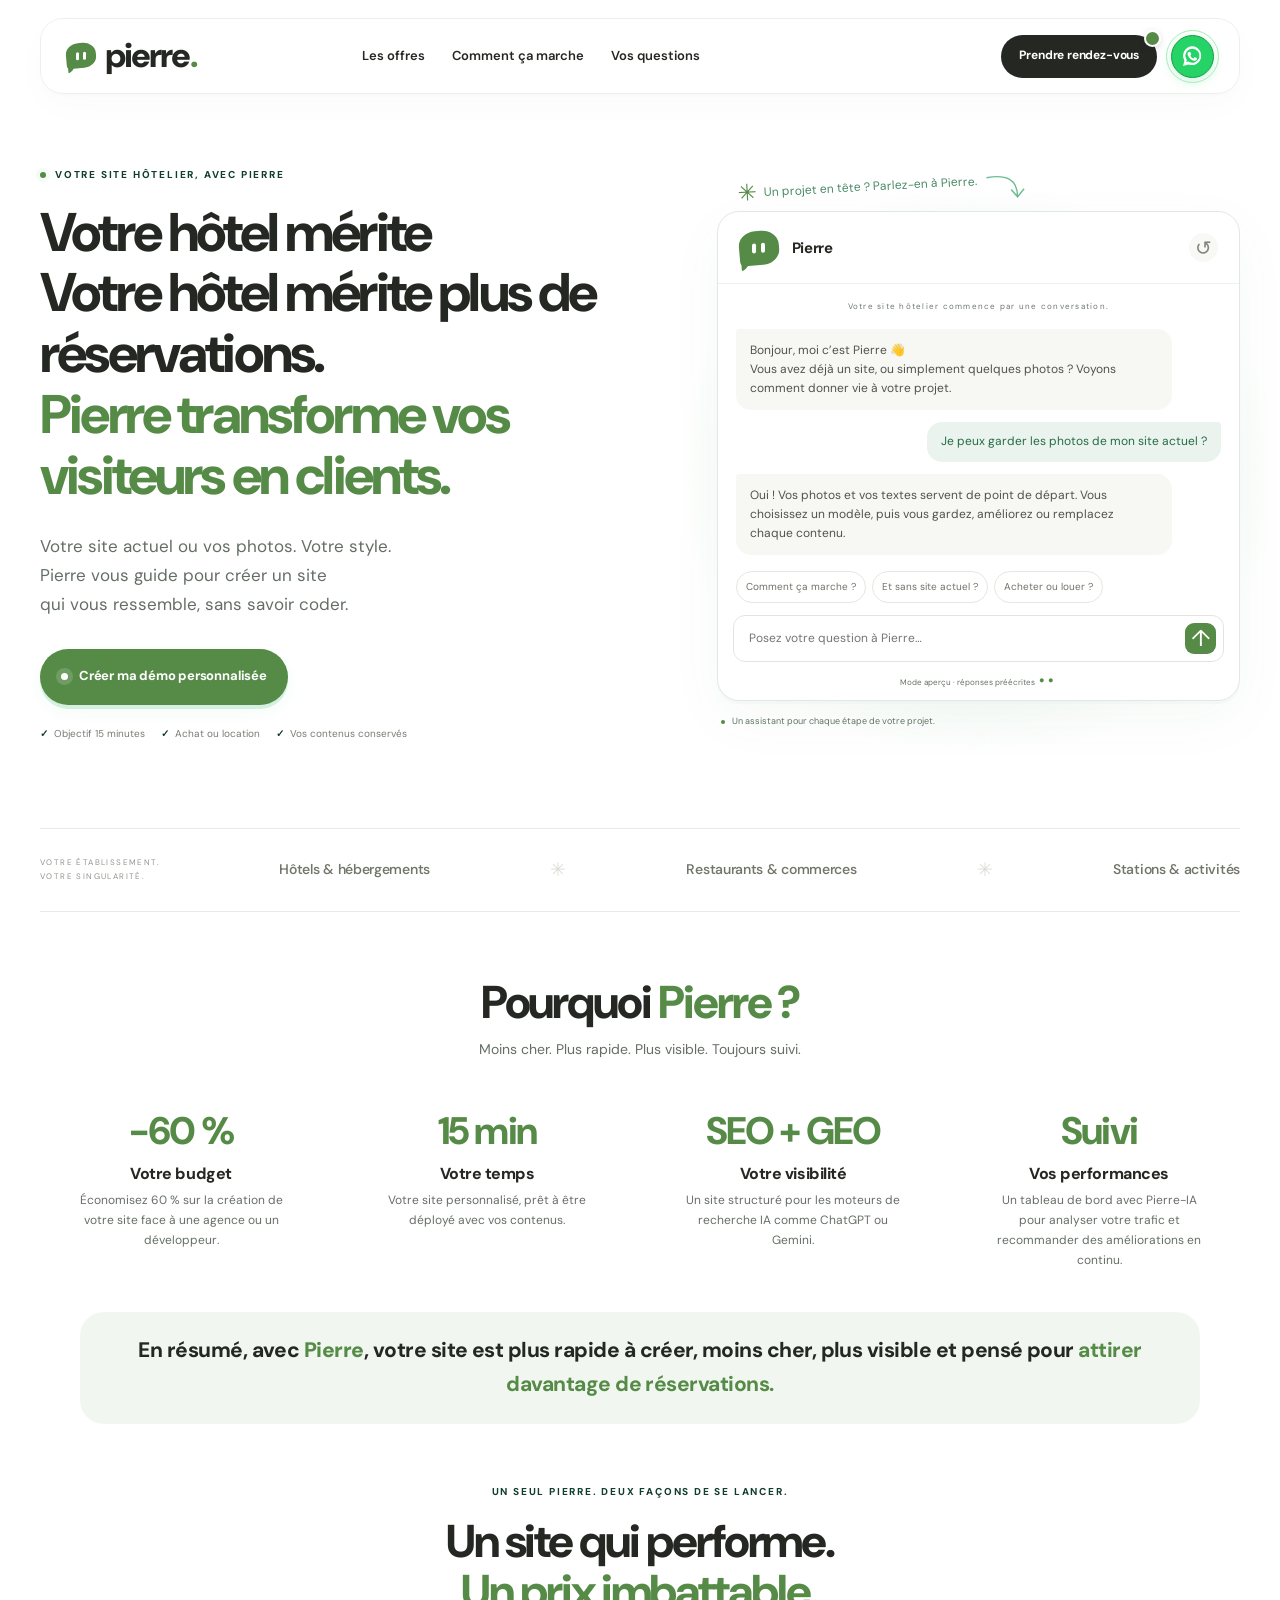
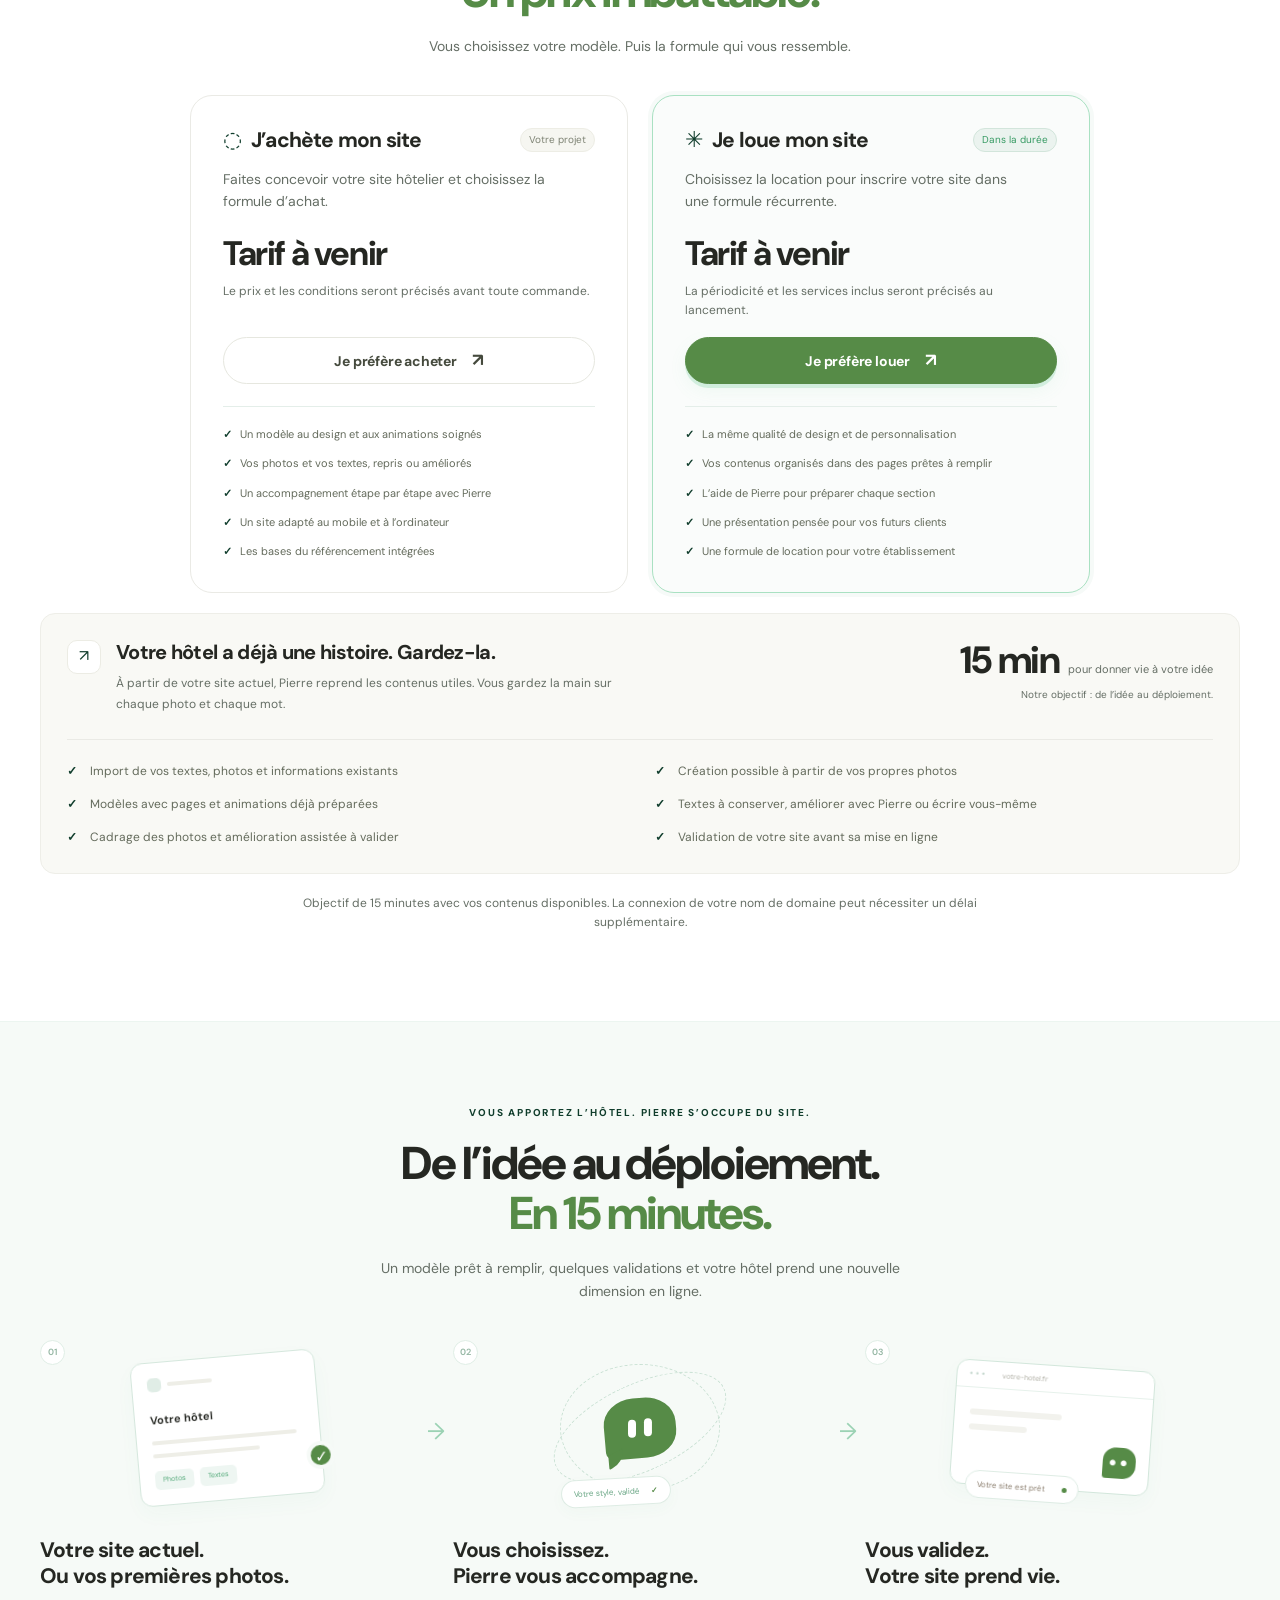
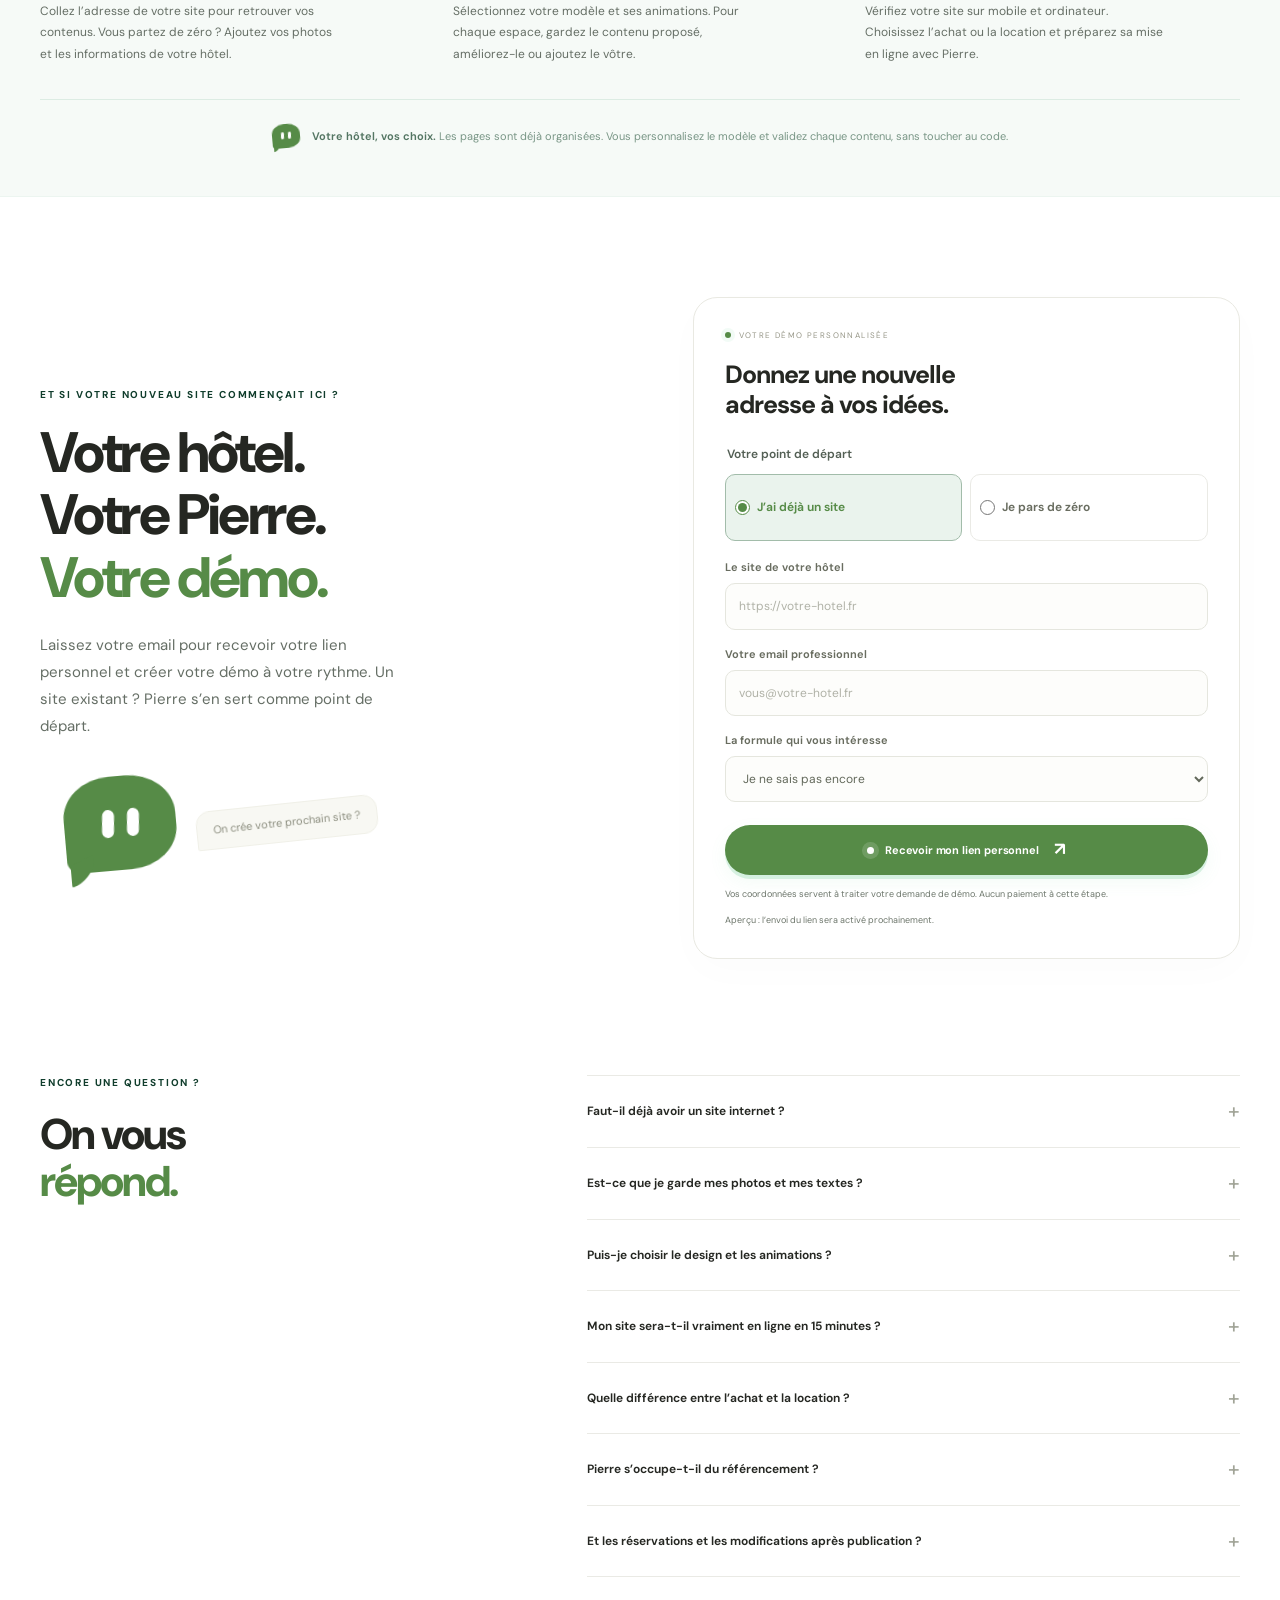
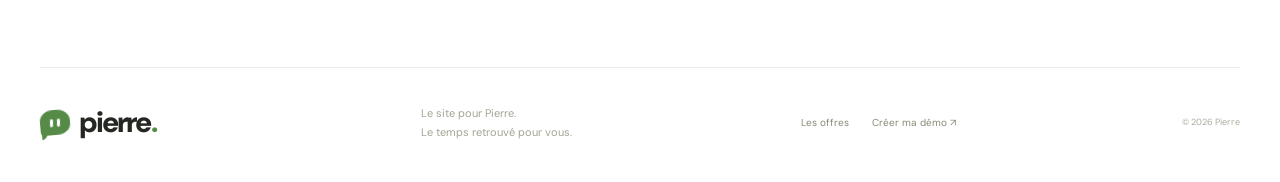
==== index.html @ 917d447e "Revise content in index.html for clarity and impact Updated hero section and audience description to" ====
<!DOCTYPE html>

<html lang="fr">
<head>
<meta charset="utf-8"/>
<meta content="width=device-width, initial-scale=1" name="viewport"/>
<title>Pierre — Votre site hôtelier, simplement.</title>
<meta content="Pierre vous accompagne pour créer votre site hôtelier personnalisé : reprenez votre site actuel ou partez de vos photos. Modèles soignés, achat ou location." name="description"/>
<meta content="#174c38" name="theme-color"/>
<meta content="index,follow,max-image-preview:large" name="robots"/>
<!-- Domaine provisoire : à remplacer avant publication. -->
<link href="https://pierre-ai.fr/" rel="canonical"/>
<meta content="website" property="og:type"/>
<meta content="fr_FR" property="og:locale"/>
<meta content="Votre hôtel mérite un beau site. Pierre le crée." property="og:title"/>
<meta content="De l’idée au déploiement en 15 minutes : découvrez la création de site hôtelier guidée par Pierre." property="og:description"/>
<meta content="https://pierre-ai.fr/" property="og:url"/>
<meta content="https://pierre-ai.fr/og-image.svg" property="og:image"/>
<meta content="summary_large_image" name="twitter:card"/>
<link href="icon.svg" rel="icon" type="image/svg+xml"/>
<link href="https://fonts.googleapis.com" rel="preconnect"/>
<link crossorigin="" href="https://fonts.gstatic.com" rel="preconnect"/>
<link href="https://fonts.googleapis.com/css2?family=DM+Sans:wght@400;450;500;550;600;650;700;750;800;850;900&amp;display=swap" rel="stylesheet"/>
<link href="styles.css" rel="stylesheet"/>
<script type="application/ld+json">{"@context": "https://schema.org", "@graph": [{"@type": "Organization", "@id": "https://pierre-ai.fr/#org", "name": "Pierre", "url": "https://pierre-ai.fr/"}, {"@type": "WebSite", "name": "Pierre", "url": "https://pierre-ai.fr/", "inLanguage": "fr"}]}</script>
</head>
<body>
<a class="skip-link" href="#contenu">Aller au contenu</a>
<header class="header">
<nav aria-label="Navigation principale" class="nav wrap">
<a aria-label="Pierre, accueil" class="logo" href="#accueil">
<span aria-hidden="true" class="mascot small">
<i></i>
<i></i>
</span>
    pierre<span class="logo-dot">.</span>
</a>
<div class="nav-links" id="nav-links">
<a href="#offres">Les offres</a>
<a href="#methode">Comment ça marche</a>
<a href="#faq">Vos questions</a>
</div>
<div class="nav-contact-actions">
<a class="button nav-cta appointment-button" href="https://calendly.com/enzo-giardina-edu/30min" rel="noopener noreferrer" target="_blank">
<span aria-hidden="true" class="appointment-notification"></span>
  Prendre rendez-vous

</a>
<a aria-label="Contacter l’équipe Pierre sur WhatsApp" class="whatsapp-button" href="https://wa.me/33763126175?text=Bonjour%2C%20je%20souhaite%20en%20savoir%20plus%20sur%20Pierre." rel="noopener noreferrer" target="_blank">
<svg aria-hidden="true" class="whatsapp-icon" focusable="false" viewbox="0 0 32 32">
<path d="M16 3A12 12 0 0 0 5.7 21.15L3.9 28.1l7.09-1.85A12 12 0 1 0 16 3Zm0 3a9 9 0 1 1-4.63 16.72l-.55-.33-2.83.74.72-2.79-.36-.58A9 9 0 0 1 16 6Z" fill="currentColor" fill-rule="evenodd"></path>
<path d="m11.5 10.1 1.1-.1c.3 0 .5.1.7.5l1 2.3c.1.3.1.5-.1.8l-.8 1c-.2.2-.2.4 0 .7.8 1.4 1.8 2.4 3.3 3.1.3.2.5.2.7-.1l1-1.2c.2-.3.4-.3.7-.2l2.2 1.1c.4.2.5.3.5.6 0 1.6-1.2 2.8-2.6 2.8-1.8 0-4.5-1.2-6.4-3-1.8-1.7-3.2-4-3.2-5.8 0-1.1.7-2.2 1.9-2.5Z" fill="currentColor"></path>
</svg>
</a>
</div>
<button aria-controls="nav-links" aria-expanded="false" aria-label="Ouvrir le menu" class="menu-toggle" type="button">
<span></span>
<span></span>
</button>
</nav>
</header>
<main id="contenu">
<section class="hero wrap" id="accueil">
<div class="hero-copy">
<p class="eyebrow"><span class="status-dot"></span> VOTRE SITE HÔTELIER, AVEC PIERRE</p>
<h1>Votre hôtel mérite<br/>Votre hôtel mérite plus de réservations.<br/><span>Pierre transforme vos visiteurs en clients.</span></h1>
<p class="hero-description">Votre site actuel ou vos photos. Votre style.<br/>Pierre vous guide pour créer un site <br class="desktop-break"/> qui vous ressemble, sans savoir coder.</p>
<a class="button primary hero-cta" href="#demande"><span class="button-dot"></span>Créer ma démo personnalisée</a>
<div class="hero-facts"><span><b>✓</b> Objectif 15 minutes</span><span><b>✓</b> Achat ou location</span><span><b>✓</b> Vos contenus conservés</span></div>
</div>
<div class="hero-demo">
<div class="demo-caption"><span aria-hidden="true" class="little-spark">✳</span> Un projet en tête ? Parlez-en à Pierre. <svg aria-hidden="true" viewbox="0 0 50 35"><path d="M2 5Q38 0 37 28M30 20l7 9 8-9"></path></svg></div>
<div class="chat" id="chat">
<div class="chat-header"><span aria-hidden="true" class="mascot"><i></i><i></i></span><div><strong>Pierre</strong></div><button aria-label="Recommencer la conversation" class="icon-button" id="reset-chat" title="Recommencer la conversation" type="button">↺</button></div>
<div aria-label="Conversation avec Pierre" aria-live="polite" aria-relevant="additions" class="chat-messages" id="messages" role="log"><p class="chat-context">Votre site hôtelier commence par une conversation.</p>
<div class="message bot"><p>Bonjour, moi c’est Pierre 👋<br/>Vous avez déjà un site, ou simplement quelques photos ? Voyons comment donner vie à votre projet.</p></div>
<div class="message visitor"><p>Je peux garder les photos de mon site actuel ?</p></div>
<div class="message bot initial-answer"><p>Oui ! Vos photos et vos textes servent de point de départ. Vous choisissez un modèle, puis vous gardez, améliorez ou remplacez chaque contenu.</p></div></div>
<div aria-label="Suggestions de questions" class="suggestions"><button data-question="Comment ça marche ?" type="button">Comment ça marche ?</button><button data-question="Et sans site actuel ?" type="button">Et sans site actuel ?</button><button data-question="Acheter ou louer ?" type="button">Acheter ou louer ?</button></div>
<form class="chat-form" id="chat-form"><label class="sr-only" for="chat-input">Votre question à Pierre</label><input autocomplete="off" id="chat-input" maxlength="600" placeholder="Posez votre question à Pierre…" required=""/><button aria-label="Envoyer ma question" type="submit">↑</button></form>
<div class="chat-footer"><span id="chat-mode">Mode aperçu · réponses préécrites</span> <span aria-hidden="true" class="mini-eyes">••</span></div>
</div>
<div class="demo-under"><span class="status-dot"></span> Un assistant pour chaque étape de votre projet.</div>
</div>
</section>
<div class="audience wrap"><span>VOTRE ÉTABLISSEMENT.<br/>VOTRE SINGULARITÉ.</span><div>Hôtels & hébergements</div><i>✳</i><div>Restaurants & commerces</div><i>✳</i><div>Stations & activités</div></div>
<section class="why-pierre wrap" id="pourquoi-pierre">
  <div class="why-heading reveal">
    <h2>Pourquoi <span>Pierre ?</span></h2>
    <p>Moins cher. Plus rapide. Plus visible. Toujours suivi.</p>
  </div>
  <div class="why-stats reveal">
    <div class="why-stat">
      <strong>−60 %</strong>
      <h3>Votre budget</h3>
      <p><p>Économisez 60 % sur la création de votre site face à une agence ou un développeur.</p>
    </div>
    <div class="why-stat">
      <strong>15 min</strong>
      <h3>Votre temps</h3>
      <p><p>Votre site personnalisé, prêt à être déployé avec vos contenus.</p></p>
    </div>
    <div class="why-stat">
      <strong>SEO + GEO</strong>
      <h3>Votre visibilité</h3>
      <p>Un site structuré pour les moteurs de recherche IA comme ChatGPT ou Gemini.</p>
    </div>
    <div class="why-stat">
      <strong>Suivi</strong>
      <h3>Vos performances</h3>
      <p>Un tableau de bord avec Pierre-IA pour analyser votre trafic et recommander des améliorations en continu.</p>
    </div>
  </div>
  <div class="why-conclusion reveal" style="background:#f1f7f0;border-radius:24px;padding:22px 28px;margin:42px auto 0;max-width:1120px;text-align:center;">
    <p style="color:#252722;font-size:clamp(15px,2vw,21px);font-weight:750;line-height:1.6;letter-spacing:-.025em;">
      En résumé, avec <span style="color:var(--forest);font-weight:850;">Pierre</span>, votre site est plus rapide à créer, moins cher, plus visible et pensé pour <span style="color:var(--forest);">attirer davantage de réservations.</span>
    </p>
  </div>
</section>
<section class="section offers wrap" id="offres">
<div class="section-heading reveal"><p class="eyebrow">UN SEUL PIERRE. DEUX FAÇONS DE SE LANCER.</p><h2>Un site qui performe.<br/><span>Un prix imbattable.</span></h2><p>Vous choisissez votre modèle. Puis la formule qui vous ressemble.</p></div>
<div class="pricing-grid pierre-pricing">
<article class="price-card reveal"><div class="plan-top"><span aria-hidden="true" class="plan-symbol">◌</span><h3>J’achète mon site</h3><span class="plan-tag">Votre projet</span></div><p>Faites concevoir votre site hôtelier et choisissez la formule d’achat.</p><div class="price"><strong>Tarif à venir</strong></div><div class="season-detail">Le prix et les conditions seront précisés avant toute commande.</div><a class="button plan-button" data-plan="achat" href="#demande">Je préfère acheter <span aria-hidden="true">↗</span></a><ul><li>Un modèle au design et aux animations soignés</li><li>Vos photos et vos textes, repris ou améliorés</li><li>Un accompagnement étape par étape avec Pierre</li><li>Un site adapté au mobile et à l’ordinateur</li><li>Les bases du référencement intégrées</li></ul></article>
<article class="price-card featured reveal"><div class="plan-top"><span aria-hidden="true" class="plan-symbol">✳</span><h3>Je loue mon site</h3><span class="plan-tag">Dans la durée</span></div><p>Choisissez la location pour inscrire votre site dans une formule récurrente.</p><div class="price"><strong>Tarif à venir</strong></div><div class="season-detail">La périodicité et les services inclus seront précisés au lancement.</div><a class="button primary plan-button" data-plan="location" href="#demande">Je préfère louer <span aria-hidden="true">↗</span></a><ul><li>La même qualité de design et de personnalisation</li><li>Vos contenus organisés dans des pages prêtes à remplir</li><li>L’aide de Pierre pour préparer chaque section</li><li>Une présentation pensée pour vos futurs clients</li><li>Une formule de location pour votre établissement</li></ul></article>
</div>
<div class="setup-strip setup-strip--detailed reveal"><div class="setup-strip__intro"><span aria-hidden="true" class="setup-icon">↗</span><div class="setup-strip__copy"><h3>Votre hôtel a déjà une histoire. Gardez-la.</h3><p>À partir de votre site actuel, Pierre reprend les contenus utiles. Vous gardez la main sur chaque photo et chaque mot.</p></div></div><div class="setup-strip__price"><p><strong>15 min</strong><span>pour donner vie à votre idée</span></p><span class="setup-strip__once">Notre objectif : de l’idée au déploiement.</span></div><ul class="setup-strip__services" role="list"><li><span aria-hidden="true" class="setup-strip__check">✓</span><span>Import de vos textes, photos et informations existants</span></li><li><span aria-hidden="true" class="setup-strip__check">✓</span><span>Création possible à partir de vos propres photos</span></li><li><span aria-hidden="true" class="setup-strip__check">✓</span><span>Modèles avec pages et animations déjà préparées</span></li><li><span aria-hidden="true" class="setup-strip__check">✓</span><span>Textes à conserver, améliorer avec Pierre ou écrire vous-même</span></li><li><span aria-hidden="true" class="setup-strip__check">✓</span><span>Cadrage des photos et amélioration assistée à valider</span></li><li><span aria-hidden="true" class="setup-strip__check">✓</span><span>Validation de votre site avant sa mise en ligne</span></li></ul></div><p class="launch-note">Objectif de 15 minutes avec vos contenus disponibles. La connexion de votre nom de domaine peut nécessiter un délai supplémentaire.</p></section>
<section class="method-section" id="methode"><div class="wrap">
<div class="section-heading reveal"><p class="eyebrow">VOUS APPORTEZ L’HÔTEL. PIERRE S’OCCUPE DU SITE.</p><h2>De l’idée au déploiement.<br/><span>En 15 minutes.</span></h2><p>Un modèle prêt à remplir, quelques validations et votre hôtel prend une nouvelle dimension en ligne.</p></div>
<div class="process">
<article class="process-step reveal"><div class="step-art"><span class="step-label">01</span><div class="document-art"><div class="doc-top"><span></span><i></i></div><b>Votre hôtel</b><i class="doc-line"></i><i class="doc-line short"></i><div class="doc-tags"><span>Photos</span><span>Textes</span></div><span class="doc-check">✓</span></div></div><h3>Votre site actuel.<br/>Ou vos premières photos.</h3><p>Collez l’adresse de votre site pour retrouver vos contenus. Vous partez de zéro ? Ajoutez vos photos et les informations de votre hôtel.</p></article>
<article class="process-step reveal"><div class="step-art"><span class="step-label">02</span><div class="training-art"><span class="orbit-one"></span><span class="orbit-two"></span><span aria-hidden="true" class="mascot large"><i></i><i></i></span><span class="training-chip">Votre style, validé <b>✓</b></span></div></div><h3>Vous choisissez.<br/>Pierre vous accompagne.</h3><p>Sélectionnez votre modèle et ses animations. Pour chaque espace, gardez le contenu proposé, améliorez-le ou ajoutez le vôtre.</p></article>
<article class="process-step reveal"><div class="step-art"><span class="step-label">03</span><div class="site-art"><div class="site-bar">••• <span>votre-hotel.fr</span></div><div class="site-lines"><i></i><i></i></div><span class="site-bubble"><span class="mini-eyes">••</span></span><span class="site-online">Votre site est prêt <i></i></span></div></div><h3>Vous validez.<br/>Votre site prend vie.</h3><p>Vérifiez votre site sur mobile et ordinateur. Choisissez l’achat ou la location et préparez sa mise en ligne avec Pierre.</p></article>
</div>
<div class="human-note reveal"><span aria-hidden="true" class="mascot tiny"><i></i><i></i></span><p><strong>Votre hôtel, vos choix.</strong> Les pages sont déjà organisées. Vous personnalisez le modèle et validez chaque contenu, sans toucher au code.</p></div>
</div></section>
<section class="request-section wrap" id="demande"><div class="request-copy reveal"><p class="eyebrow">ET SI VOTRE NOUVEAU SITE COMMENÇAIT ICI ?</p><h2>Votre hôtel.<br/>Votre Pierre.<br/><span>Votre démo.</span></h2><p>Laissez votre email pour recevoir votre lien personnel et créer votre démo à votre rythme. Un site existant ? Pierre s’en sert comme point de départ.</p><div class="request-mascot"><span aria-hidden="true" class="mascot giant"><i></i><i></i></span><span class="speech-note">On crée votre prochain site ?</span></div></div>
<div class="request-card reveal"><div class="form-heading"><span class="status-dot"></span> VOTRE DÉMO PERSONNALISÉE</div><h3>Donnez une nouvelle<br/>adresse à vos idées.</h3><form id="request-form"><fieldset class="project-origin"><legend>Votre point de départ</legend><div class="origin-options"><label><input checked="" name="origin" type="radio" value="existing"/> J’ai déjà un site</label><label><input name="origin" type="radio" value="new"/> Je pars de zéro</label></div></fieldset><div id="website-field"><label for="site-url">Le site de votre hôtel</label><input id="site-url" maxlength="500" name="website" placeholder="https://votre-hotel.fr" required="" type="url"/></div><p class="new-project-note" hidden="" id="new-project-note">Vous ajouterez vos photos et vos textes lors de la création de votre démo.</p><label for="contact-email">Votre email professionnel</label><input id="contact-email" maxlength="254" name="email" placeholder="vous@votre-hotel.fr" required="" type="email"/><label for="plan-choice">La formule qui vous intéresse</label><select id="plan-choice" name="plan"><option value="indecis">Je ne sais pas encore</option><option value="achat">Acheter mon site</option><option value="location">Louer mon site</option></select><div aria-hidden="true" class="honeypot"><label for="company-fax">Fax</label><input autocomplete="off" id="company-fax" name="fax" tabindex="-1"/></div><button class="button primary request-submit" type="submit"><span class="button-dot"></span>Recevoir mon lien personnel <span aria-hidden="true">↗</span></button><p class="form-note">Vos coordonnées servent à traiter votre demande de démo. Aucun paiement à cette étape.</p><p class="form-note" id="demo-mode">Aperçu : l’envoi du lien sera activé prochainement.</p><p aria-live="polite" class="form-status" id="form-status" role="status"></p></form></div></section>
<section class="faq-section wrap" id="faq"><div class="reveal"><p class="eyebrow">ENCORE UNE QUESTION ?</p><h2>On vous<br/><span>répond.</span></h2></div><div class="faq-list reveal"><details><summary>Faut-il déjà avoir un site internet ? <span>+</span></summary><p>Non. Vous pouvez partir de votre site actuel pour récupérer vos contenus, ou commencer avec vos photos et les informations de votre hôtel. Pierre vous accompagne dans les deux cas.</p></details><details><summary>Est-ce que je garde mes photos et mes textes ? <span>+</span></summary><p>Oui. Les contenus disponibles sur votre ancien site vous sont proposés. Vous pouvez les conserver, demander une amélioration ou les remplacer. Certaines photos ou certains textes peuvent nécessiter un ajout manuel. Vous confirmez que vous pouvez utiliser les contenus sélectionnés.</p></details><details><summary>Puis-je choisir le design et les animations ? <span>+</span></summary><p>Oui. Vous choisissez parmi des modèles soignés avec leurs animations. Le nombre et le rôle des pages sont standardisés : vous personnalisez la présentation et le contenu, sans avoir à construire la structure.</p></details><details><summary>Mon site sera-t-il vraiment en ligne en 15 minutes ? <span>+</span></summary><p>C’est notre objectif pour un parcours simple avec vos contenus prêts : choisir, personnaliser, valider et déployer. Le temps dépend des modifications souhaitées. La connexion de votre domaine peut demander un délai supplémentaire.</p></details><details><summary>Quelle différence entre l’achat et la location ? <span>+</span></summary><p>Deux formules sont prévues : acheter votre site ou le louer. Les tarifs, services inclus, conditions de propriété, de maintenance et de sortie seront précisés avant toute commande. Aucune souscription n’est proposée sur cet aperçu.</p></details><details><summary>Pierre s’occupe-t-il du référencement ? <span>+</span></summary><p>Les modèles sont prévus pour intégrer une structure claire, des pages adaptées au mobile, des titres et des informations lisibles par les moteurs de recherche et les assistants IA. Cela ne garantit pas une position sur Google ni une recommandation par une IA.</p></details><details><summary>Et les réservations et les modifications après publication ? <span>+</span></summary><p>Votre site pourra orienter les visiteurs vers votre moteur de réservation existant. Un espace de gestion est prévu pour retrouver vos photos, vos textes et les informations de l’hôtel. Les services de suivi dépendront de la formule proposée au lancement.</p></details></div></section>
</main>
<footer class="footer wrap"><a aria-label="Pierre, accueil" class="logo" href="#accueil"><span aria-hidden="true" class="mascot small"><i></i><i></i></span>pierre<span class="logo-dot">.</span></a><p>Le site pour Pierre.<br/>Le temps retrouvé pour vous.</p><div><a href="#offres">Les offres</a><a href="#demande">Créer ma démo ↗</a></div><small>© 2026 Pierre</small></footer>



<script src="config.js"></script><script src="script.js"></script></body>
</html>
---- styles.css ----
/* ==========================================================================
   1. VARIABLES & RESET GLOBAL
   ========================================================================== */
:root {
  --forest: #568B47;
  --orange: var(--forest);
  --orange-dark: #103d2c;
  --ink: #252722;
  --muted: #777a73;
  --cream: #f9fcfa;
  --soft: #eef6f2;
  --line: #eaeae5;
  --font: 'DM Sans', Arial, sans-serif;
}

* {
  box-sizing: border-box;
}

html {
  scroll-behavior: smooth;
  scroll-padding-top: 110px;
}

body {
  margin: 0;
  background: #fff;
  color: var(--ink);
  font-family: var(--font);
  font-size: 16px;
  line-height: 1.55;
  -webkit-font-smoothing: antialiased;
}

button,
input,
select {
  font: inherit;
  -webkit-tap-highlight-color: transparent;
}

a {
  color: inherit;
  text-decoration: none;
  -webkit-tap-highlight-color: transparent;
}

button {
  cursor: pointer;
}

button:disabled {
  cursor: wait;
  opacity: 0.7;
}

h1,
h2,
h3,
p {
  margin: 0;
}

h1,
h2,
h3 {
  line-height: 1.09;
  letter-spacing: -0.045em;
}

h1,
h2 {
  font-weight: 800;
}

h1 span,
h2 span {
  color: #48bf7e;
}

p {
  color: var(--muted);
}

.wrap {
  width: min(1200px, calc(100% - 80px));
  margin-inline: auto;
}

.sr-only,
.honeypot {
  position: absolute;
  width: 1px;
  height: 1px;
  overflow: hidden;
  clip-path: inset(50%);
}

.skip-link {
  position: fixed;
  top: -100px;
  left: 12px;
  background: white;
  z-index: 100;
  padding: 15px;
}

.skip-link:focus {
  top: 12px;
}

:focus-visible {
  outline: 3px solid var(--orange-dark);
  outline-offset: 5px;
}

::selection {
  background: #d5e7dd;
  color: #1e4831;
}

/* ==========================================================================
   2. HEADER & NAVIGATION
   ========================================================================== */
.header {
  position: sticky;
  top: 0;
  z-index: 20;
  padding: 18px 0 0;
  pointer-events: none;
}

.nav {
  height: 76px;
  background: rgba(255, 255, 255, 0.96);
  border: 1px solid #ebf0ed;
  border-radius: 23px;
  box-shadow: 0 3px 3px #25272204, 0 12px 35px #25272205;
  display: flex;
  align-items: center;
  padding: 0 25px;
  gap: 30px;
  pointer-events: auto;
  backdrop-filter: blur(16px);
}

.logo {
  display: flex;
  align-items: center;
  gap: 9px;
  font-weight: 850;
  font-size: 34px;
  letter-spacing: -2px;
}

.logo-dot {
  color: var(--orange);
  margin-left: -8px;
}

.nav-links {
  margin-inline: auto;
  display: flex;
  gap: 27px;
  font-size: 13px;
  font-weight: 600;
}

.nav-links a {
  transition: color 0.2s;
}

.nav-links a:hover {
  color: var(--orange-dark);
}

.button {
  min-height: 48px;
  display: inline-flex;
  align-items: center;
  justify-content: center;
  gap: 11px;
  background: var(--ink);
  color: white;
  border: 1px solid transparent;
  border-radius: 999px;
  padding: 12px 20px;
  font-size: 13px;
  font-weight: 700;
  letter-spacing: -0.015em;
  transition: transform 0.2s, box-shadow 0.2s, background 0.2s;
  line-height: 1.3;
}

.button:hover {
  transform: translateY(-2px);
  box-shadow: 0 7px 16px #25272218;
}

.button-dot {
  width: 7px;
  height: 7px;
  flex: none;
  border-radius: 50%;
  background: var(--orange);
  box-shadow: 0 0 0 5px #61c8901a;
}

.button > span:last-child:not(.button-dot) {
  margin-left: 4px;
  font-size: 18px;
}

.primary {
  background: var(--orange);
  color: #12291c;
  box-shadow: 0 4px 0 #41b87730, 0 7px 18px #61c89014;
}

.primary .button-dot {
  background: #fff;
  box-shadow: 0 0 0 5px #ffffff26;
}

.nav-cta {
  font-size: 12px;
  min-height: 43px;
  padding: 11px 17px;
}

.menu-toggle {
  display: none;
  background: none;
  border: 0;
  padding: 10px;
}

.menu-toggle span {
  display: block;
  width: 21px;
  height: 2px;
  background: var(--ink);
  margin: 5px 0;
}

/* ==========================================================================
   3. MASCOTTE ANIMÉE
   ========================================================================== */
.mascot {
  --size: 40px;
  width: var(--size);
  height: calc(var(--size) * 0.84);
  background: var(--orange);
  border-radius: 43% 43% 43% 13%;
  display: inline-flex;
  align-items: center;
  justify-content: center;
  gap: calc(var(--size) * 0.12);
  position: relative;
  flex-shrink: 0;
  transform: rotate(-5deg);
}

.mascot:after {
  content: "";
  position: absolute;
  width: calc(var(--size) * 0.21);
  height: calc(var(--size) * 0.2);
  background: inherit;
  left: calc(var(--size) * 0.03);
  bottom: calc(var(--size) * -0.08);
  border-radius: 0 0 80% 10%;
  transform: skewY(-22deg);
}

.mascot i {
  width: calc(var(--size) * 0.105);
  height: calc(var(--size) * 0.25);
  background: #fff;
  border-radius: 99px;
  z-index: 1;
  animation: blink 6s infinite;
  transform: rotate(5deg);
}

.mascot.small {
  --size: 30px;
}

.mascot.large {
  --size: 72px;
}

.mascot.tiny {
  --size: 28px;
}

.mascot.giant {
  --size: 112px;
  animation: bob 5s ease-in-out infinite;
}

.mini-eyes {
  letter-spacing: 3px;
  font-weight: 900;
  font-size: 20px;
}

/* ==========================================================================
   4. SECTION HERO
   ========================================================================== */
.hero {
  padding-top: 73px;
  padding-bottom: 75px;
  display: grid;
  grid-template-columns: 1.16fr 1fr;
  gap: 70px;
  align-items: center;
}

.hero-copy {
  padding-bottom: 12px;
  animation: enter 0.65s both;
}

.eyebrow {
  font-size: 10px;
  letter-spacing: 1.8px;
  font-weight: 750;
  color: var(--orange-dark);
  display: flex;
  gap: 9px;
  align-items: center;
  margin-bottom: 20px;
}

.status-dot {
  width: 6px;
  height: 6px;
  border-radius: 50%;
  background: var(--orange);
  display: inline-block;
  flex: none;
  box-shadow: 0 0 0 4px #61c89015;
}

.hero h1 {
  font-size: clamp(43px, 4.25vw, 59px);
  line-height: 1.12;
  letter-spacing: -0.052em;
  margin-bottom: 25px;
  max-width: 650px;
}

.hero-description {
  font-size: 17px;
  line-height: 1.7;
  margin-bottom: 30px;
}

.hero-cta {
  padding: 17px 20px;
  font-size: 13px;
  min-height: 56px;
}

.hero-facts {
  display: flex;
  gap: 16px;
  margin-top: 21px;
  font-size: 10px;
  color: #787b73;
}

.hero-facts b {
  color: var(--orange-dark);
  font-weight: 700;
  margin-right: 3px;
}

/* ==========================================================================
   5. WIDGET CHAT & DÉMO HERO
   ========================================================================== */
.hero-demo {
  position: relative;
  animation: enter 0.85s 0.1s both;
  min-width: 0;
  padding-top: 19px;
}

.hero-demo:before {
  content: "";
  position: absolute;
  inset: 0 -30px -22px;
  background: radial-gradient(ellipse, #ecf5f0 0%, #f9fcfa 60%, transparent 73%);
  z-index: -1;
}

.demo-caption {
  position: absolute;
  top: -24px;
  left: 20px;
  font-size: 12px;
  color: #488a66;
  display: flex;
  gap: 8px;
  align-items: center;
  transform: rotate(-3deg);
}

.little-spark {
  font-size: 23px;
  color: var(--orange);
}

.demo-caption svg {
  width: 43px;
  height: 34px;
  stroke: #6ebd92;
  fill: none;
  stroke-width: 1.7;
  transform: translateY(8px);
}

.chat {
  background: #fff;
  border-radius: 22px;
  border: 1px solid #e1e8e4;
  box-shadow: 0 3px 0 #e7eeea4d, 0 18px 55px #2870490b;
  overflow: hidden;
  position: relative;
}

.chat-header {
  display: flex;
  align-items: center;
  gap: 13px;
  padding: 19px 21px;
  border-bottom: 1px solid #ecf2ef;
}

.chat-header strong {
  display: block;
  font-size: 15px;
  line-height: 1.2;
  letter-spacing: -0.4px;
}

.chat-header div > span {
  display: block;
  font-size: 10px;
  color: var(--muted);
  margin-top: 4px;
}

.icon-button {
  border: 0;
  background: #f8f8f4;
  width: 29px;
  height: 29px;
  border-radius: 50%;
  margin-left: auto;
  color: #85877f;
  font-size: 20px;
  line-height: 1;
}

.chat-messages {
  height: 281px;
  overflow: auto;
  overscroll-behavior: contain;
  padding: 16px 18px 6px;
  scrollbar-width: thin;
  scrollbar-color: #dee9e3 transparent;
}

.chat-context {
  font-size: 8px;
  letter-spacing: 1.25px;
  text-align: center;
  color: #90918b;
  margin-bottom: 16px;
}

.message {
  margin-bottom: 12px;
  max-width: 90%;
  font-size: 12px;
  line-height: 1.6;
  animation: message-in 0.3s both;
}

.message p {
  color: inherit;
}

.message.bot {
  padding: 12px 14px;
  background: #f7f7f3;
  border-radius: 3px 15px 15px 15px;
  color: #50534d;
  width: fit-content;
}

.message.visitor {
  margin-left: auto;
  padding: 10px 14px;
  border-radius: 15px 3px 15px 15px;
  background: var(--soft);
  color: #276b46;
  width: fit-content;
}

.source {
  display: block;
  color: #45a771;
  font-size: 9px;
  margin-top: 8px;
}

.suggestions {
  display: flex;
  flex-wrap: wrap;
  gap: 6px;
  padding: 6px 18px 12px;
}

.suggestions button {
  font-size: 10px;
  background: white;
  border: 1px solid #e7e6df;
  border-radius: 100px;
  padding: 7px 9px;
  color: #6e7368;
  transition: border-color 0.2s;
}

.suggestions button:hover {
  border-color: var(--orange);
  background: var(--cream);
}

.chat-form {
  margin: 0 15px;
  display: flex;
  gap: 8px;
  padding: 7px 7px 7px 13px;
  border-radius: 12px;
  border: 1px solid #e4e4df;
}

.chat-form:focus-within {
  border-color: var(--orange);
}

.chat-form input {
  min-width: 0;
  width: 100%;
  border: 0;
  outline: 0;
  background: transparent;
  font-size: 12px;
}

.chat-form button {
  width: 31px;
  height: 31px;
  flex: none;
  border-radius: 9px;
  background: var(--orange);
  border: 0;
  color: #fff;
  font-size: 23px;
  line-height: 1;
}

.chat-footer {
  font-size: 8px;
  text-align: center;
  padding: 8px 5px;
  color: #999b91;
}

.chat-footer .mini-eyes {
  font-size: 14px;
  color: var(--orange);
  margin-left: 2px;
}

.demo-under {
  font-size: 9px;
  display: flex;
  align-items: center;
  gap: 7px;
  margin-top: 14px;
  color: #8b8d84;
  flex-wrap: wrap;
  padding-inline: 4px;
}

.demo-under .status-dot {
  width: 4px;
  height: 4px;
  box-shadow: none;
}

.demo-under button {
  background: none;
  border: 0;
  color: #558b6e;
  padding: 0;
  font-size: 9px;
  margin-left: auto;
}

.typing {
  display: flex;
  gap: 4px;
  padding: 7px 1px;
}

.typing i {
  width: 5px;
  height: 5px;
  border-radius: 50%;
  background: #7bc49c;
  animation: typing 0.8s infinite alternate;
}

.typing i:nth-child(2) {
  animation-delay: 0.15s;
}

.typing i:nth-child(3) {
  animation-delay: 0.3s;
}

/* ==========================================================================
   6. BANDEAU CIBLES & SECTIONS GÉNÉRALES
   ========================================================================== */
.audience {
  display: flex;
  align-items: center;
  justify-content: space-between;
  padding: 26px 0;
  border-top: 1px solid var(--line);
  border-bottom: 1px solid var(--line);
  gap: 17px;
}

.audience > span {
  font-size: 8px;
  letter-spacing: 1.4px;
  line-height: 1.7;
  color: #91948c;
}

.audience div {
  font-size: 14px;
  color: #71766a;
  font-weight: 550;
  letter-spacing: -0.3px;
}

.audience i {
  font-size: 19px;
  color: #dcded6;
  font-style: normal;
}

.section {
  padding-block: 90px;
}

.section-heading {
  text-align: center;
  max-width: 720px;
  margin: 0 auto 37px;
}

.section-heading .eyebrow {
  justify-content: center;
  margin-bottom: 17px;
}

.section-heading h2 {
  font-size: 46px;
  margin-bottom: 19px;
}

.section-heading > p:last-child {
  font-size: 14px;
  line-height: 1.65;
  max-width: 540px;
  margin-inline: auto;
}

/* ==========================================================================
   7. GRILLE TARIFAIRE (PRICING)
   ========================================================================== */
.pricing-grid {
  display: grid;
  grid-template-columns: repeat(3, minmax(0, 1fr));
  gap: 17px;
}

.price-card {
  border: 1px solid var(--line);
  border-radius: 22px;
  padding: 26px;
  background: #fff;
}

.price-card.featured {
  background: #fafcfb;
  border-color: #a9e1c2;
  box-shadow: 0 0 0 4px #f6faf8;
}

.plan-top {
  display: flex;
  align-items: center;
  gap: 9px;
  flex-wrap: wrap;
}

.plan-symbol {
  color: var(--orange-dark);
  font-size: 22px;
  line-height: 1;
}

.plan-top h3 {
  font-size: 21px;
  font-weight: 750;
  letter-spacing: -0.8px;
}

.plan-tag {
  margin-left: auto;
  background: #f6f6f1;
  border: 1px solid #edede5;
  border-radius: 100px;
  padding: 3px 8px;
  font-size: 8px;
  color: #7d8273;
}

.featured .plan-tag {
  background: #ebf3ef;
  border-color: #d2e5db;
  color: #369a63;
}

.price-card > p {
  font-size: 12px;
  line-height: 1.6;
  margin-top: 16px;
  min-height: 38px;
  max-width: 245px;
}

.price {
  display: flex;
  align-items: baseline;
  gap: 8px;
  margin-top: 22px;
}

.price strong {
  font-size: 48px;
  font-weight: 750;
  letter-spacing: -2px;
  line-height: 1.1;
}

.price > span {
  font-size: 10px;
  color: var(--muted);
}

.season-detail {
  font-size: 10px;
  min-height: 35px;
  color: var(--muted);
  margin: 10px 0 13px;
}

.season-detail b {
  font-weight: 600;
  color: #626655;
}

.moon {
  font-size: 16px;
  color: var(--orange-dark);
  margin-right: 5px;
}

.plan-button {
  display: flex;
  width: 100%;
  border: 1px solid #e6e7df;
  background: white;
  color: #454a3d;
  min-height: 43px; 
  font-size: 11px;
  padding: 11px 15px;
  justify-content: center;

  font-size: 14px; 
  font-weight: 700;
}

.plan-button.primary {
  border-color: var(--orange);
  background: var(--orange);
  color: #12291c;
}

.price-card ul {
  list-style: none;
  padding: 19px 0 0;
  margin: 22px 0 0;
  border-top: 1px solid #e4eee9;
  display: grid;
  gap: 12px;
  font-size: 11px;
  color: #646b5c;
}

.price-card li {
  display: flex;
  gap: 8px;
  align-items: baseline;
}

.price-card li:before {
  content: "✓";
  color: var(--orange-dark);
  font-weight: 700;
}

.setup-strip {
  display: flex;
  justify-content: space-between;
  gap: 20px;
  align-items: center;
  background: #f9f9f5;
  border: 1px solid #eeeeE8;
  border-radius: 15px;
  margin-top: 20px;
  padding: 19px 24px;
}

.setup-strip > div {
  display: flex;
  align-items: center;
  gap: 15px;
}

.setup-icon {
  display: grid;
  place-items: center;
  width: 34px;
  height: 34px;
  border-radius: 10px;
  background: #fff;
  color: var(--orange-dark);
  border: 1px solid #ecece4;
}

.setup-strip p strong {
  display: block;
  font-size: 12px;
  color: var(--ink);
  font-weight: 650;
}

.setup-strip p span {
  display: block;
  font-size: 10px;
  margin-top: 3px;
}

.setup-strip > p {
  display: flex;
  align-items: baseline;
  gap: 9px;
  white-space: nowrap;
}

.setup-strip > p strong {
  font-size: 25px;
  font-weight: 750;
  letter-spacing: -1px;
}

.pricing-footnote {
  margin-top: 17px;
  text-align: center;
}

.pricing-footnote p {
  font-size: 9px;
  color: #8b8d83;
  margin-top: 5px;
}

.pricing-footnote strong {
  color: #74796b;
  font-weight: 600;
}

/* ==========================================================================
   8. MÉTHODE (PROCESSUS EN 3 ÉTAPES)
   ========================================================================== */
.method-section {
  background: var(--cream);
  padding: 83px 0 48px;
  border-top: 1px solid #ecf5f0;
  border-bottom: 1px solid #ecf5f0;
}

.process {
  display: grid;
  grid-template-columns: repeat(3, minmax(0, 1fr));
  gap: 38px;
}

.step-art {
  height: 175px;
  position: relative;
  display: grid;
  place-items: center;
  margin-bottom: 23px;
}

.step-label {
  position: absolute;
  left: 0;
  top: 0;
  width: 25px;
  height: 25px;
  border-radius: 50%;
  background: white;
  border: 1px solid #dfede5;
  display: grid;
  place-items: center;
  font-size: 9px;
  font-weight: 600;
  color: #94b6a3;
}

.process-step:not(:last-child) .step-art:after {
  content: "→";
  position: absolute;
  right: -30px;
  top: 42%;
  color: #9bd2b4;
  font-size: 23px;
}

.process-step h3 {
  font-size: 21px;
  font-weight: 750;
  line-height: 1.2;
  margin-bottom: 12px;
  letter-spacing: -0.8px;
}

.process-step > p {
  font-size: 12px;
  line-height: 1.8;
  max-width: 300px;
}

.document-art {
  width: 185px;
  background: white;
  position: relative;
  border: 1px solid #d5e7dd;
  border-radius: 12px;
  padding: 15px;
  transform: rotate(-5deg);
  box-shadow: 0 8px 20px #38a16809;
}

.doc-top {
  display: flex;
  gap: 6px;
  align-items: center;
  margin-bottom: 15px;
}

.doc-top > span {
  width: 14px;
  height: 14px;
  border-radius: 5px;
  background: #e0ede6;
}

.doc-top > i {
  height: 4px;
  width: 45px;
  background: #eeeeE7;
  border-radius: 10px;
}

.document-art b {
  font-size: 11px;
  font-weight: 650;
}

.doc-line {
  display: block;
  height: 4px;
  width: 95%;
  background: #eeeeE7;
  border-radius: 4px;
  margin-top: 9px;
}

.doc-line.short {
  width: 70%;
  margin-bottom: 13px;
}

.doc-tags {
  display: flex;
  gap: 6px;
}

.doc-tags span {
  font-size: 7px;
  color: #51a878;
  background: #eef6f2;
  padding: 4px 8px;
  border-radius: 5px;
}

.doc-check {
  position: absolute;
  right: -13px;
  bottom: 22px;
  width: 28px;
  height: 28px;
  display: grid;
  place-items: center;
  background: var(--orange);
  color: white;
  border-radius: 50%;
  border: 4px solid var(--cream);
}

.training-art {
  width: 190px;
  height: 157px;
  position: relative;
  display: grid;
  place-items: center;
}

.orbit-one,
.orbit-two {
  position: absolute;
  inset: 15px;
  border: 1px dashed #cae1d4;
  border-radius: 50%;
}

.orbit-two {
  inset: 35px 2px;
  transform: rotate(-25deg);
}

.training-art .mascot {
  animation: bob 5s ease-in-out infinite;
}

.training-chip {
  position: absolute;
  bottom: 0;
  left: 16px;
  background: white;
  border: 1px solid #deece4;
  box-shadow: 0 5px 15px #38a16808;
  padding: 7px 12px;
  font-size: 8px;
  border-radius: 20px;
  color: #67a583;
  transform: rotate(-3deg);
}

.training-chip b {
  color: var(--orange);
  margin-left: 9px;
}

.site-art {
  width: 199px;
  height: 125px;
  background: white;
  border: 1px solid #d2e6db;
  border-radius: 12px;
  transform: rotate(4deg);
  position: relative;
  box-shadow: 0 8px 20px #38a16809;
}

.site-bar {
  border-bottom: 1px solid #e6f1eb;
  color: #c4d7cd;
  padding: 5px 12px;
  font-size: 10px;
  letter-spacing: 2px;
}

.site-bar span {
  letter-spacing: 0;
  font-size: 7px;
  margin-left: 10px;
  color: #aaa99e;
}

.site-lines {
  padding: 21px 15px;
}

.site-lines i {
  display: block;
  width: 55%;
  height: 6px;
  background: #f2f2ed;
  border-radius: 5px;
  margin-bottom: 9px;
}

.site-lines i:last-child {
  width: 35%;
}

.site-bubble {
  position: absolute;
  right: 13px;
  bottom: 15px;
  background: var(--orange);
  width: 33px;
  height: 31px;
  border-radius: 13px 13px 13px 3px;
  display: grid;
  place-items: center;
  color: white;
}

.site-online {
  position: absolute;
  bottom: -14px;
  left: 15px;
  font-size: 8px;
  background: white;
  border: 1px solid #deece4;
  border-radius: 30px;
  padding: 7px 11px;
  color: #8b7e6e;
}

.site-online i {
  display: inline-block;
  width: 5px;
  height: 5px;
  background: var(--orange);
  border-radius: 50%;
  margin-left: 15px;
}

.human-note {
  display: flex;
  justify-content: center;
  align-items: center;
  gap: 12px;
  border-top: 1px solid #dcece3;
  padding-top: 24px;
  margin-top: 34px;
}

.human-note p {
  font-size: 11px;
  color: #799686;
}

.human-note strong {
  color: #547663;
  font-weight: 650;
}

/* ==========================================================================
   9. FORMULAIRE DE DEMANDE (LEAD FORM)
   ========================================================================== */
.request-section {
  padding: 100px 0 84px;
  display: grid;
  grid-template-columns: 1fr 1fr;
  gap: 105px;
  align-items: center;
}

.request-copy h2 {
  font-size: 57px;
  margin-bottom: 23px;
}

.request-copy > p:not(.eyebrow) {
  font-size: 15px;
  line-height: 1.8;
  max-width: 360px;
}

.request-mascot {
  display: flex;
  align-items: center;
  gap: 20px;
  margin: 36px 0 0 24px;
}

.speech-note {
  font-size: 11px;
  background: #f8f8f3;
  border: 1px solid #f0f0e8;
  padding: 10px 16px;
  border-radius: 14px 14px 14px 2px;
  transform: rotate(-6deg);
  color: #8b8d7e;
}

.request-card {
  padding: 31px;
  border: 1px solid #e9e9e2;
  border-radius: 24px;
  box-shadow: 0 12px 40px #25272204;
  background: white;
}

.form-heading {
  display: flex;
  align-items: center;
  gap: 8px;
  font-size: 8px;
  letter-spacing: 1.4px;
  color: #969687;
  margin-bottom: 19px;
}

.request-card h3 {
  font-size: 25px;
  font-weight: 750;
  letter-spacing: -1px;
  line-height: 1.2;
  margin-bottom: 25px;
}

.request-card label {
  display: block;
  font-size: 11px;
  font-weight: 650;
  margin: 16px 0 7px;
  color: #696d60;
}

.request-card input,
.request-card select {
  width: 100%;
  padding: 13px;
  border: 1px solid #e5e6de;
  background: #fdfdfb;
  border-radius: 10px;
  font-size: 12px;
  color: #63695b;
  min-height: 45px;
}

.request-card input::placeholder {
  color: #b0b2a7;
}

.request-submit {
  width: 100%;
  font-size: 11px;
  min-height: 49px;
  margin-top: 23px;
  padding-inline: 12px;
}

.form-note {
  font-size: 9px;
  line-height: 1.6;
  color: #a0a395;
  margin-top: 12px;
}

.form-status {
  font-size: 12px;
  color: #328055;
  margin-top: 12px;
}

.form-status:empty {
  display: none;
}

.meeting {
  border-top: 1px solid var(--line);
  margin-top: 22px;
  padding-top: 18px;
  text-align: center;
}

.meeting > span {
  font-size: 10px;
  color: #969b8c;
}

.text-link {
  background: none;
  border: 0;
  padding: 5px 0 5px 8px;
  font-size: 10px;
  font-weight: 650;
  color: #686f5c;
}

.text-link .status-dot {
  width: 5px;
  height: 5px;
  box-shadow: none;
  margin-left: 4px;
}

.meeting > p {
  font-size: 11px;
  margin-top: 8px;
}

/* ==========================================================================
   10. FAQ, FOOTER & DIALOG
   ========================================================================== */
.faq-section {
  display: grid;
  grid-template-columns: 1fr 1.4fr;
  gap: 80px;
  padding-top: 32px;
  padding-bottom: 90px;
}

.faq-section h2 {
  font-size: 43px;
}

.faq-list {
  border-top: 1px solid var(--line);
}

details {
  border-bottom: 1px solid var(--line);
}

summary {
  list-style: none;
  display: flex;
  align-items: center;
  justify-content: space-between;
  gap: 20px;
  padding: 19px 0;
  font-size: 12px;
  font-weight: 650;
  cursor: pointer;
}

summary::-webkit-details-marker {
  display: none;
}

summary > span {
  font-size: 21px;
  font-weight: 450;
  color: #a1a497;
  transition: transform 0.2s;
}

details[open] summary > span {
  transform: rotate(45deg);
  color: var(--orange);
}

details > p {
  font-size: 12px;
  line-height: 1.8;
  padding: 0 27px 20px 0;
}

.footer {
  display: grid;
  grid-template-columns: 1fr 1fr 1fr auto;
  align-items: center;
  gap: 30px;
  border-top: 1px solid var(--line);
  padding: 32px 0 37px;
}

.footer .logo {
  font-size: 29px;
}

.footer p {
  font-size: 11px;
  line-height: 1.7;
  color: #a1a494;
}

.footer > div {
  display: flex;
  gap: 23px;
  font-size: 10px;
  color: #848b77;
}

.footer small {
  font-size: 9px;
  color: #a6ab9b;
}

dialog {
  border: 1px solid var(--line);
  border-radius: 20px;
  padding: 32px;
  max-width: 560px;
  width: calc(100% - 32px);
  max-height: 85vh;
  color: var(--ink);
}

dialog::backdrop {
  background: #25272266;
  backdrop-filter: blur(5px);
}

dialog h2 {
  font-size: 29px;
  margin-bottom: 16px;
}

dialog p {
  font-size: 13px;
}

.dialog-close {
  position: absolute;
  right: 16px;
  top: 10px;
  background: none;
  border: 0;
  font-size: 28px;
  color: #777;
}

dialog dt {
  font-weight: 700;
  font-size: 13px;
  margin-top: 15px;
}

dialog dd {
  margin: 3px 0;
  font-size: 12px;
  color: var(--muted);
}

/* ==========================================================================
   11. ANIMATIONS KEYFRAMES
   ========================================================================== */
@keyframes blink {
  0%, 42%, 46%, 100% {
    transform: rotate(5deg) scaleY(1);
  }
  44% {
    transform: rotate(5deg) scaleY(0.08);
  }
}

@keyframes bob {
  0%, 100% {
    transform: rotate(-5deg) translateY(0);
  }
  50% {
    transform: rotate(1deg) translateY(-5px);
  }
}

@keyframes enter {
  from {
    opacity: 0;
    transform: translateY(12px);
  }
  to {
    opacity: 1;
    transform: none;
  }
}

@keyframes message-in {
  from {
    opacity: 0;
    transform: translateY(5px);
  }
  to {
    opacity: 1;
    transform: none;
  }
}

@keyframes typing {
  from {
    opacity: 0.4;
    transform: translateY(0);
  }
  to {
    opacity: 1;
    transform: translateY(-3px);
  }
}

.motion .reveal {
  opacity: 0;
  transform: translateY(16px);
  transition: opacity 0.6s ease, transform 0.6s ease;
}

.motion .reveal.visible {
  opacity: 1;
  transform: none;
}

/* ==========================================================================
   12. MEDIA QUERIES (RESPONSIVE)
   ========================================================================== */
@media (min-width: 1450px) {
  .hero {
    padding-top: 95px;
    padding-bottom: 95px;
  }
}

@media (max-width: 1100px) {
  .wrap {
    width: calc(100% - 48px);
  }
  .hero {
    gap: 32px;
    padding-top: 60px;
  }
  .hero h1 {
    font-size: 46px;
  }
  .nav {
    gap: 20px;
    padding-inline: 20px;
  }
  .nav-links {
    gap: 18px;
    font-size: 12px;
  }
  .nav-cta {
    font-size: 11px;
    padding: 10px 12px;
  }
  .hero-facts {
    gap: 9px;
    font-size: 9px;
  }
  .hero-cta {
    font-size: 11px;
    padding-inline: 16px;
  }
  .price-card {
    padding: 20px;
  }
  .plan-tag {
    font-size: 7px;
    padding-inline: 5px;
  }
  .request-section {
    gap: 55px;
  }
  .footer {
    gap: 20px;
  }
  .audience div {
    font-size: 12px;
  }
}

@media (max-width: 820px) {
  .nav-links {
    display: none;
    position: absolute;
    top: 89px;
    left: 24px;
    right: 24px;
    border: 1px solid var(--line);
    background: white;
    padding: 20px;
    border-radius: 16px;
    box-shadow: 0 10px 20px #00000006;
  }
  .nav-links.open {
    display: flex;
    flex-direction: column;
    gap: 20px;
  }
  .menu-toggle {
    display: block;
  }
  .nav-cta {
    margin-left: auto;
  }
  .hero {
    grid-template-columns: 1fr;
    gap: 42px;
    padding-top: 44px;
    padding-bottom: 48px;
  }
  .hero-copy {
    text-align: center;
    padding: 0;
  }
  .hero-copy .eyebrow {
    justify-content: center;
  }
  .hero h1 {
    font-size: 53px;
  }
  .hero-description {
    font-size: 16px;
    margin-bottom: 24px;
  }
  .hero-facts {
    justify-content: center;
    font-size: 10px;
  }
  .hero-demo {
    width: min(440px, 100%);
    margin: auto;
  }
  .hero-cta {
    font-size: 12px;
  }
  .audience {
    flex-wrap: wrap;
    justify-content: center;
    gap: 20px;
  }
  .audience > span {
    width: 100%;
    text-align: center;
  }
  .audience > span br {
    display: none;
  }
  .audience i {
    display: none;
  }
  .audience div {
    font-size: 11px;
  }
  .pricing-grid {
    gap: 12px;
  }
  .plan-tag {
    display: none;
  }
  .price-card {
    padding: 18px;
  }
  .price strong {
    font-size: 38px;
  }
  .price-card > p {
    font-size: 11px;
    min-height: 52px;
  }
  .price > span {
    font-size: 8px;
  }
  .season-detail {
    font-size: 9px;
    min-height: 43px;
  }
  .price-card ul {
    font-size: 10px;
  }
  .section-heading h2 {
    font-size: 39px;
  }
  .process {
    gap: 22px;
  }
  .process-step h3 {
    font-size: 18px;
  }
  .process-step:not(:last-child) .step-art:after {
    display: none;
  }
  .document-art {
    width: 155px;
  }
  .site-art {
    width: 163px;
  }
  .training-art {
    width: 160px;
  }
  .process-step > p {
    font-size: 11px;
  }
  .request-section {
    gap: 28px;
  }
  .request-copy h2 {
    font-size: 47px;
  }
  .request-card {
    padding: 23px;
  }
  .request-mascot {
    margin-left: 0;
    gap: 10px;
  }
  .mascot.giant {
    --size: 85px;
  }
  .speech-note {
    font-size: 9px;
    padding: 8px;
  }
  .faq-section {
    gap: 30px;
    grid-template-columns: 0.8fr 1.2fr;
  }
  .footer {
    grid-template-columns: 1fr 1fr;
  }
  .footer small {
    text-align: right;
  }
  .footer > div {
    gap: 16px;
  }
}

@media (max-width: 560px) {
  html {
    scroll-padding-top: 90px;
  }
  .wrap {
    width: calc(100% - 36px);
  }
  .header {
    padding-top: 10px;
  }
  .nav {
    height: 62px;
    border-radius: 17px;
    padding: 0 13px;
    gap: 8px;
  }
  .logo {
    font-size: 28px;
    gap: 7px;
  }
  .mascot.small {
    --size: 25px;
  }
  .nav-cta {
    font-size: 9px;
    padding: 9px 11px;
    gap: 7px;
    min-height: 34px;
    flex-shrink: 1;
  }
  .nav-cta .button-dot {
    width: 4px;
    height: 4px;
    box-shadow: none;
  }
  .nav-cta > span:last-child {
    font-size: 13px;
    margin: 0;
  }
  .menu-toggle {
    padding: 8px 3px;
  }
  .nav-links {
    top: 79px;
    left: 18px;
    right: 18px;
  }
  .hero {
    padding-top: 36px;
    gap: 40px;
  }
  .eyebrow {
    font-size: 8px;
    letter-spacing: 1.2px;
  }
  .hero h1 {
    font-size: clamp(35px, 9.5vw, 50px);
    letter-spacing: -0.05em;
    line-height: 1.12;
    margin-bottom: 20px;
  }
  .hero-description {
    font-size: 13px;
    line-height: 1.7;
  }
  .hero-cta {
    font-size: 10px;
    padding: 15px 13px;
    min-height: 49px;
    gap: 9px;
  }
  .hero-facts {
    font-size: 8px;
    gap: 11px;
    margin-top: 17px;
  }
  .hero-demo:before {
    inset: 0 -10px -22px;
  }
  .demo-caption {
    font-size: 10px;
    top: -19px;
  }
  .demo-under {
    font-size: 8px;
    gap: 5px;
  }
  .demo-under button {
    font-size: 8px;
  }
  .chat-header {
    padding: 16px;
  }
  .chat-messages {
    padding-inline: 14px;
    height: 270px;
  }
  .chat-header div > span {
    font-size: 9px;
  }
  .message {
    font-size: 11px;
  }
  .suggestions {
    gap: 5px;
    padding-inline: 13px;
  }
  .suggestions button {
    font-size: 9px;
    padding: 6px 8px;
  }
  .audience {
    gap: 13px;
    padding-block: 20px;
  }
  .audience div {
    font-size: 9px;
  }
  .section {
    padding-block: 58px;
  }
  .section-heading {
    margin-bottom: 27px;
  }
  .section-heading h2 {
    font-size: 35px;
    margin-bottom: 14px;
  }
  .section-heading > p:last-child {
    font-size: 12px;
  }
  .pricing-grid {
    grid-template-columns: 1fr;
    gap: 15px;
  }
  .price-card {
    padding: 24px;
  }
  .plan-tag {
    display: block;
    font-size: 9px;
    padding: 4px 9px;
  }
  .price-card > p {
    min-height: 0;
    max-width: none;
    font-size: 12px;
  }
  .price strong {
    font-size: 44px;
  }
  .price > span {
    font-size: 11px;
  }
  .season-detail {
    font-size: 11px;
    min-height: 0;
    margin-bottom: 18px;
  }
  .price-card ul {
    font-size: 12px;
  }
  .setup-strip {
    padding: 17px;
    align-items: flex-start;
    flex-direction: column;
    gap: 12px;
  }
  .setup-strip p strong {
    font-size: 12px;
  }
  .setup-strip p span {
    font-size: 10px;
  }
  .setup-strip > p {
    margin-left: 49px;
  }
  .setup-strip > p strong {
    font-size: 24px;
  }
  .pricing-footnote p {
    font-size: 9px;
  }
  .method-section {
    padding: 58px 0 30px;
  }
  .process {
    grid-template-columns: 1fr;
    gap: 27px;
  }
  .process-step {
    display: grid;
    grid-template-columns: 130px 1fr;
    gap: 0 20px;
    align-items: center;
  }
  .step-art {
    grid-row: 1/3;
    margin: 0;
    height: 157px;
  }
  .step-label {
    left: -2px;
    top: -5px;
    width: 21px;
    height: 21px;
    font-size: 8px;
    z-index: 2;
  }
  .document-art {
    width: 125px;
    padding: 12px;
  }
  .document-art b {
    font-size: 8px;
  }
  .doc-tags span {
    font-size: 6px;
    padding: 3px 4px;
  }
  .training-art {
    width: 125px;
    height: 130px;
  }
  .training-chip {
    font-size: 6px;
    padding: 6px;
    left: 4px;
  }
  .site-art {
    width: 124px;
    height: 108px;
  }
  .site-bar {
    padding-inline: 7px;
  }
  .site-bar span {
    font-size: 6px;
    margin-left: 2px;
  }
  .site-online {
    font-size: 6px;
    left: 2px;
    padding: 5px;
  }
  .process-step h3 {
    font-size: 17px;
    margin: 0 0 9px;
    align-self: end;
    line-height: 1.2;
  }
  .process-step > p {
    font-size: 10px;
    line-height: 1.7;
    align-self: start;
  }
  .human-note {
    align-items: flex-start;
  }
  .human-note p {
    font-size: 10px;
  }
  .request-section {
    grid-template-columns: 1fr;
    padding: 62px 0 45px;
    gap: 28px;
  }
  .request-copy h2 {
    font-size: 44px;
  }
  .request-copy > p:not(.eyebrow) {
    font-size: 13px;
    max-width: 330px;
  }
  .request-mascot {
    margin-top: 24px;
  }
  .mascot.giant {
    --size: 62px;
  }
  .speech-note {
    font-size: 10px;
  }
  .request-card {
    padding: 24px;
  }
  .request-submit {
    font-size: 10px;
    white-space: normal;
  }
  .faq-section {
    grid-template-columns: 1fr;
    padding-top: 20px;
    padding-bottom: 45px;
    gap: 24px;
  }
  .faq-section h2 {
    font-size: 34px;
  }
  .faq-section h2 br {
    display: none;
  }
  .faq-section h2 span:before {
    content: " ";
  }
  .faq-section .eyebrow {
    margin-bottom: 10px;
  }
  summary {
    font-size: 11px;
    padding-block: 15px;
  }
  .footer {
    gap: 20px;
    padding: 24px 0;
  }
  .footer p {
    font-size: 10px;
    text-align: right;
  }
  .footer > div {
    font-size: 9px;
  }
  .footer small {
    font-size: 9px;
  }
}

/* ==========================================================================
   13. ACCESSIBILITÉ (RÉDUCTION DES MOUVEMENTS)
   ========================================================================== */
@media (prefers-reduced-motion: reduce) {
  html {
    scroll-behavior: auto;
  }
  *,
  *:before,
  *:after {
    animation: none !important;
    transition: none !important;
  }
  .motion .reveal {
    opacity: 1;
    transform: none;
  }
}


.setup-strip.setup-strip--detailed {
  display: grid;
  grid-template-columns: minmax(0, 1fr) auto;
  align-items: start;
  gap: 24px 32px;
  padding: 26px;
  color: var(--ink);
  font-family: var(--font);
}

.setup-strip--detailed .setup-strip__intro {
  display: flex;
  align-items: flex-start;
  gap: 15px;
  min-width: 0;
}

.setup-strip--detailed .setup-icon { flex-shrink: 0; }

.setup-strip--detailed .setup-strip__copy h3 {
  margin: 0 0 9px;
  color: var(--ink);
  font-size: 20px;
  font-weight: 750;
  line-height: 1.2;
  letter-spacing: -.7px;
}

.setup-strip--detailed .setup-strip__copy p {
  max-width: 510px;
  margin: 0;
  color: var(--muted);
  font-size: 12px;
  line-height: 1.75;
}

.setup-strip--detailed .setup-strip__price {
  display: flex;
  flex-direction: column;
  align-items: flex-end;
  gap: 6px;
  text-align: right;
}

.setup-strip--detailed .setup-strip__price p {
  display: flex;
  flex-wrap: wrap;
  align-items: baseline;
  gap: 9px;
  margin: 0;
}

.setup-strip--detailed .setup-strip__price strong {
  color: var(--ink);
  font-size: 38px;
  font-weight: 750;
  line-height: 1.1;
  letter-spacing: -1.5px;
  white-space: nowrap;
}

.setup-strip--detailed .setup-strip__price p span {
  margin: 0;
  color: var(--muted);
  font-size: 11px;
}

.setup-strip--detailed .setup-strip__once {
  max-width: 210px;
  color: var(--muted);
  font-size: 10px;
  line-height: 1.6;
}

.setup-strip--detailed .setup-strip__services {
  grid-column: 1 / -1;
  display: grid;
  grid-template-columns: repeat(2, minmax(0, 1fr));
  gap: 14px 30px;
  margin: 0;
  padding: 22px 0 0;
  border-top: 1px solid var(--line);
  list-style: none;
}

.setup-strip--detailed .setup-strip__services li {
  display: grid;
  grid-template-columns: 14px minmax(0, 1fr);
  gap: 9px;
  margin: 0;
  color: #646b5c;
  font-size: 12px;
  line-height: 1.6;
}

.setup-strip--detailed .setup-strip__check {
  color: var(--orange-dark);
  font-weight: 700;
}

.setup-strip--detailed .setup-strip__footer {
  grid-column: 1 / -1;
  display: flex;
  align-items: baseline;
  gap: 10px;
  padding-top: 18px;
  border-top: 1px solid var(--line);
}

.setup-strip--detailed .setup-strip__footer p {
  margin: 0;
  color: var(--muted);
  font-size: 11px;
  line-height: 1.7;
}

.setup-strip--detailed .setup-strip__footer strong {
  display: inline;
  color: var(--ink);
  font-size: inherit;
  font-weight: 650;
}

@media (max-width: 820px) {
  .setup-strip.setup-strip--detailed { gap: 22px; padding: 22px; }
  .setup-strip--detailed .setup-strip__copy h3 { font-size: 18px; }
  .setup-strip--detailed .setup-strip__price strong { font-size: 34px; }
}

@media (max-width: 560px) {
  .setup-strip.setup-strip--detailed {
    grid-template-columns: minmax(0, 1fr);
    gap: 20px;
    padding: 20px;
  }
  .setup-strip--detailed .setup-strip__price {
    align-items: flex-start;
    margin-left: 49px;
    text-align: left;
  }
  .setup-strip--detailed .setup-strip__services {
    grid-template-columns: minmax(0, 1fr);
    gap: 13px;
    padding-top: 19px;
  }
}

/* ==========================================================================
   14. PRIX DÉTAILLÉS (DÉTAILS DE LA CONFIGURATION)
   ========================================================================== */

.nav-actions {
  display: flex;
  align-items: center;
  gap: 8px;
  margin-left: auto;
  flex-shrink: 0;
}

.nav-actions .nav-cta {
  width: auto;
  margin-left: 0;
  min-height: 43px;
  padding: 11px 15px;
  font-size: 11px;
  white-space: nowrap;
}

.mobile-label {
  display: none;
}

@media (max-width: 1100px) {
  .nav-actions .nav-cta {
    padding-inline: 12px;
    font-size: 10px;
  }
}

@media (max-width: 820px) {
  .desktop-label {
    display: none;
  }

  .mobile-label {
    display: inline;
  }
}

@media (max-width: 560px) {
  .nav-actions {
    gap: 6px;
  }

  .nav-actions .nav-cta {
    min-height: 34px;
    padding: 8px 10px;
    font-size: 9px;
    gap: 6px;
  }

  .nav-actions .button-dot {
    width: 5px;
    height: 5px;
    box-shadow: none;
  }

  .nav-actions .nav-action-arrow {
    display: none;
  }
}

.nav-contact-actions {
  display: flex;
  align-items: center;
  gap: 14px;
  margin-left: auto;
  flex-shrink: 0;
}

.nav-contact-actions .nav-cta {
  width: auto;
  margin-left: 0;
}

.nav-contact-actions .whatsapp-button {
  position: relative;
  display: grid;
  place-items: center;
  width: 43px;
  height: 43px;
  flex: 0 0 43px;
  border: 1px solid #159c45;
  border-radius: 50%;
  background: #25d366;
  color: #fff;
  box-shadow: 0 4px 12px #25d36635;
  transition: transform 0.2s, background 0.2s;
}

.nav-contact-actions .whatsapp-button::before {
  content: "";
  position: absolute;
  inset: -6px;
  border: 1px solid #a5edb8;
  border-radius: 50%;
}

.nav-contact-actions .whatsapp-icon {
  display: block;
  width: 25px;
  height: 25px;
}

.nav-contact-actions .whatsapp-button:hover {
  background: #1fbd5a;
  transform: translateY(-2px);
}

@media (max-width: 560px) {
  .nav-contact-actions {
    gap: 10px;
  }

  .nav-contact-actions .whatsapp-button {
    width: 34px;
    height: 34px;
    flex-basis: 34px;
  }

  .nav-contact-actions .whatsapp-icon {
    width: 21px;
    height: 21px;
  }

  .nav-contact-actions .whatsapp-button::before {
    inset: -4px;
  }
}

.appointment-button {
  position: relative;
  overflow: visible;
}

.appointment-notification {
  position: absolute;
  top: -6px;
  right: -5px;
  z-index: 2;

  width: 17px;
  height: 17px;

  border: 2px solid #fff;
  border-radius: 50%;

  background: var(--orange);
  box-shadow:
    0 2px 7px #25272225,
    0 0 0 0 #61c89055;

  animation: notification-pulse 2.4s ease-out infinite;
}

@keyframes notification-pulse {
  0% {
    box-shadow:
      0 2px 7px #25272225,
      0 0 0 0 #61c89055;
  }

  35% {
    box-shadow:
      0 2px 7px #25272225,
      0 0 0 7px #61c89000;
  }

  100% {
    box-shadow:
      0 2px 7px #25272225,
      0 0 0 7px #61c89000;
  }
}

@media (prefers-reduced-motion: reduce) {
  .appointment-notification {
    animation: none;
  }
}

/* =========================================
   SÉLECTEUR TYPE D'ACTIVITÉ
========================================= */

.offer-switch {
  display: flex;
  justify-content: center;
  margin: 34px auto 42px;
}

.offer-switch__inner {
  display: inline-flex;
  gap: 5px;
  padding: 5px;

  border: 1px solid var(--line);
  border-radius: 999px;

  background: #fff;
  box-shadow: 0 8px 24px rgba(37, 39, 34, 0.06);
}

.offer-switch button {
  min-width: 210px;
  padding: 12px 20px;

  border: 0;
  border-radius: 999px;

  background: transparent;
  color: var(--muted);

  font-size: 13px;
  font-weight: 700;

  cursor: pointer;
  transition: 0.2s ease;
}

.offer-switch button:hover {
  color: var(--ink);
}

.offer-switch button.active {
  background: var(--orange);
  color: #12291c;
  box-shadow: 0 4px 12px rgba(23, 76, 56, 0.2);
}

.offer-grid-hidden {
  display: none;
}

@media (max-width: 600px) {
  .offer-switch {
    margin: 28px auto 32px;
  }

  .offer-switch__inner {
    display: flex;
    width: 100%;
  }

  .offer-switch button {
    min-width: 0;
    flex: 1;
    padding: 11px 10px;
    font-size: 11px;
  }
}
/* Pierre: shared Sacha design, forest palette and two-offer layout. */
:root { --cream:#f6faf7; --soft:#eaf3ed; --muted:#656e65; }
.primary,.featured .plan-button { color:#fff; }
.primary:hover { background:#103d2c; }
.pierre-pricing { grid-template-columns:repeat(2,minmax(0,1fr)); max-width:900px; margin-inline:auto; gap:24px; }
.pierre-pricing .price-card { padding:32px; }
.pierre-pricing .price-card>p { max-width:330px; font-size:14px; }
.pierre-pricing .price strong { font-size:34px; letter-spacing:-1.4px; }
.pierre-pricing .plan-tag { font-size:10px; }
.pierre-pricing .season-detail { font-size:12px; min-height:42px; }
.launch-note { font-size:12px; color:var(--muted); text-align:center; max-width:720px; margin:20px auto 0; }
.chat-context { color:#6c776e; }
.chat-footer { color:#657064; }
.demo-under { color:#617365; }
.project-origin { border:0; padding:0; margin:0 0 18px; min-width:0; }
.project-origin legend { font-size:12px; font-weight:600; margin-bottom:10px; color:#535f54; }
.origin-options { display:flex; gap:8px; }
.request-card .origin-options label { display:flex; align-items:center; gap:7px; flex:1; margin:0; border:1px solid var(--line); border-radius:10px; padding:10px 9px; cursor:pointer; font-size:12px; }
.request-card .origin-options label:has(input:checked) { background:var(--soft); border-color:#a2bcaa; color:var(--forest); }
.request-card .origin-options input { width:15px; height:15px; padding:0; margin:0; accent-color:var(--forest); flex-shrink:0; }
.new-project-note { background:var(--cream); padding:12px; border-radius:10px; font-size:12px; }
.form-note { color:#6d766b; }
.form-status { color:var(--forest); }
[hidden] { display:none!important; }
button:disabled { opacity:.6; cursor:wait; }
@media(max-width:600px) { .pierre-pricing{grid-template-columns:1fr;} .pierre-pricing .price-card{padding:25px;} .hero-facts{flex-wrap:wrap;} .origin-options{flex-wrap:wrap;} .origin-options label{min-width:130px;} }
/* Accent principal toujours vert sapin, y compris les grands titres. */
h1 span,h2 span { color:var(--forest); }



/* =========================================
   POURQUOI PIERRE — BLOC INVISIBLE
========================================= */

.why-pierre {
  padding: 65px 0 75px;
}

.why-heading {
  text-align: center;
  margin-bottom: 48px;
}

.why-heading h2 {
  font-size: clamp(32px, 4vw, 46px);
  font-weight: 800;
  letter-spacing: -0.045em;
}

.why-heading h2 span {
  color: var(--forest);
}

.why-heading p {
  margin-top: 12px;
  font-size: 14px;
  color: var(--muted);
}

/* Les quatre arguments forment un ensemble */

.why-stats {
  display: grid;
  grid-template-columns: repeat(4, minmax(0, 1fr));
  gap: 24px;
  align-items: start;
  text-align: center;
}

/* Aucun fond, aucune carte, aucune bordure */

.why-stat {
  min-width: 0;
  background: transparent;
  border: none;
  box-shadow: none;
  padding: 0 8px;
}

.why-stat strong {
  display: block;
  color: var(--forest);
  font-size: clamp(27px, 3vw, 43px);
  font-weight: 800;
  letter-spacing: -0.05em;
  line-height: 1.15;
  white-space: nowrap;
}

.why-stat h3 {
  margin-top: 12px;
  font-size: 16px;
  font-weight: 750;
  letter-spacing: -0.03em;
}

.why-stat p {
  margin: 9px auto 0;
  max-width: 220px;
  font-size: 12px;
  line-height: 1.65;
  color: var(--muted);
}

.why-disclaimer {
  margin: 36px auto 0;
  max-width: 850px;
  text-align: center;
  font-size: 10px;
  line-height: 1.7;
  color: var(--muted);
}

/* =========================================
   TABLETTE
========================================= */

@media (max-width: 820px) {
  .why-stats {
    gap: 15px;
  }

  .why-stat {
    padding: 0 3px;
  }

  .why-stat strong {
    font-size: clamp(20px, 3.2vw, 30px);
  }

  .why-stat h3 {
    font-size: 13px;
  }

  .why-stat p {
    font-size: 11px;
  }
}

/* =========================================
   MOBILE — 2 COLONNES, 2 LIGNES
========================================= */

@media (max-width: 560px) {
  .why-pierre {
    padding: 48px 0 55px;
  }

  .why-heading {
    margin-bottom: 34px;
  }

  .why-heading h2 {
    font-size: 34px;
  }

  .why-heading p {
    font-size: 12px;
    padding: 0 12px;
  }

  .why-stats {
    grid-template-columns: repeat(2, minmax(0, 1fr));
    gap: 34px 16px;
  }

  .why-stat strong {
    font-size: clamp(24px, 7vw, 32px);
  }

  .why-stat h3 {
    margin-top: 9px;
    font-size: 13px;
  }

  .why-stat p {
    font-size: 11px;
    line-height: 1.5;
  }

  .why-disclaimer {
    margin-top: 30px;
    font-size: 9px;
  }
}


/* Réduire l'espace entre Pourquoi Pierre et les offres */

.why-pierre {
  padding-bottom: 25px;
}

.why-disclaimer {
  margin-bottom: 0;
}

.section.offers {
  padding-top: 35px;
}

/* Version téléphone */
@media (max-width: 560px) {
  .why-pierre {
    padding-bottom: 20px;
  }

  .section.offers {
    padding-top: 30px;
  }
}
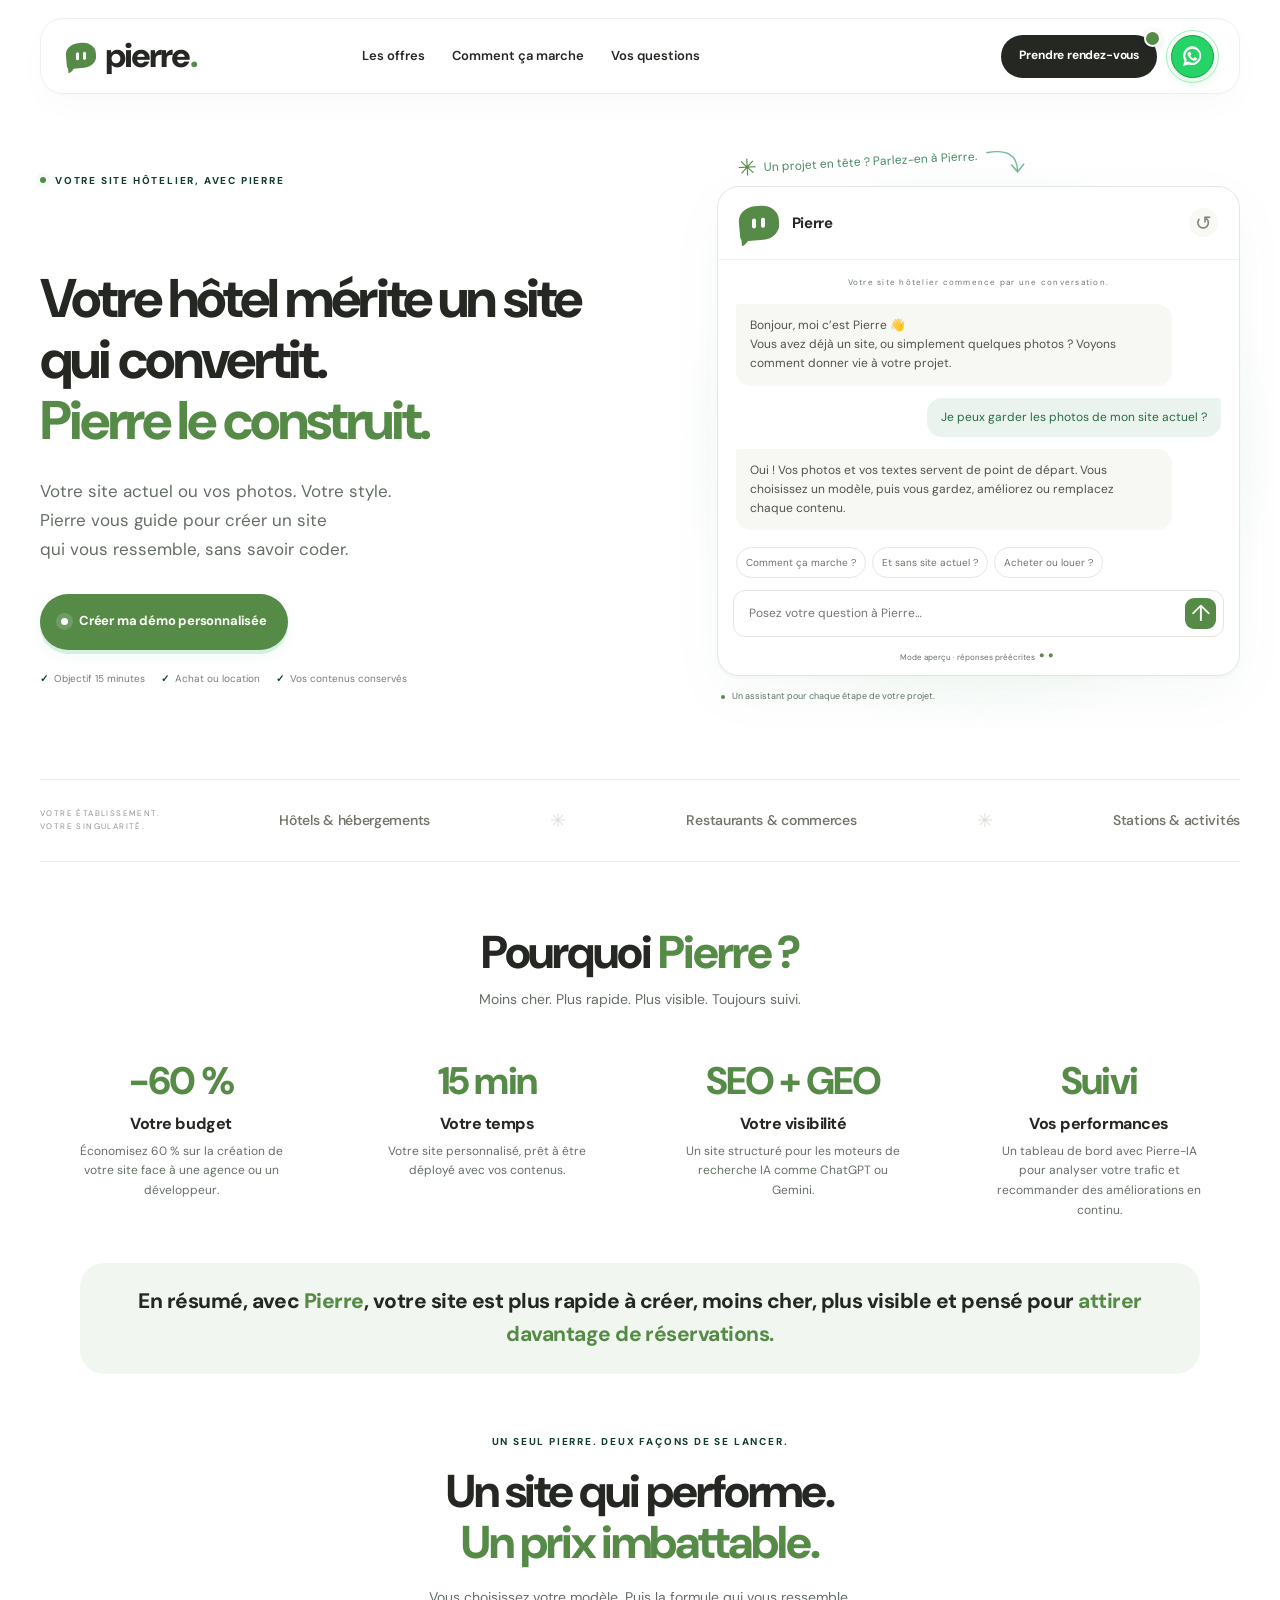
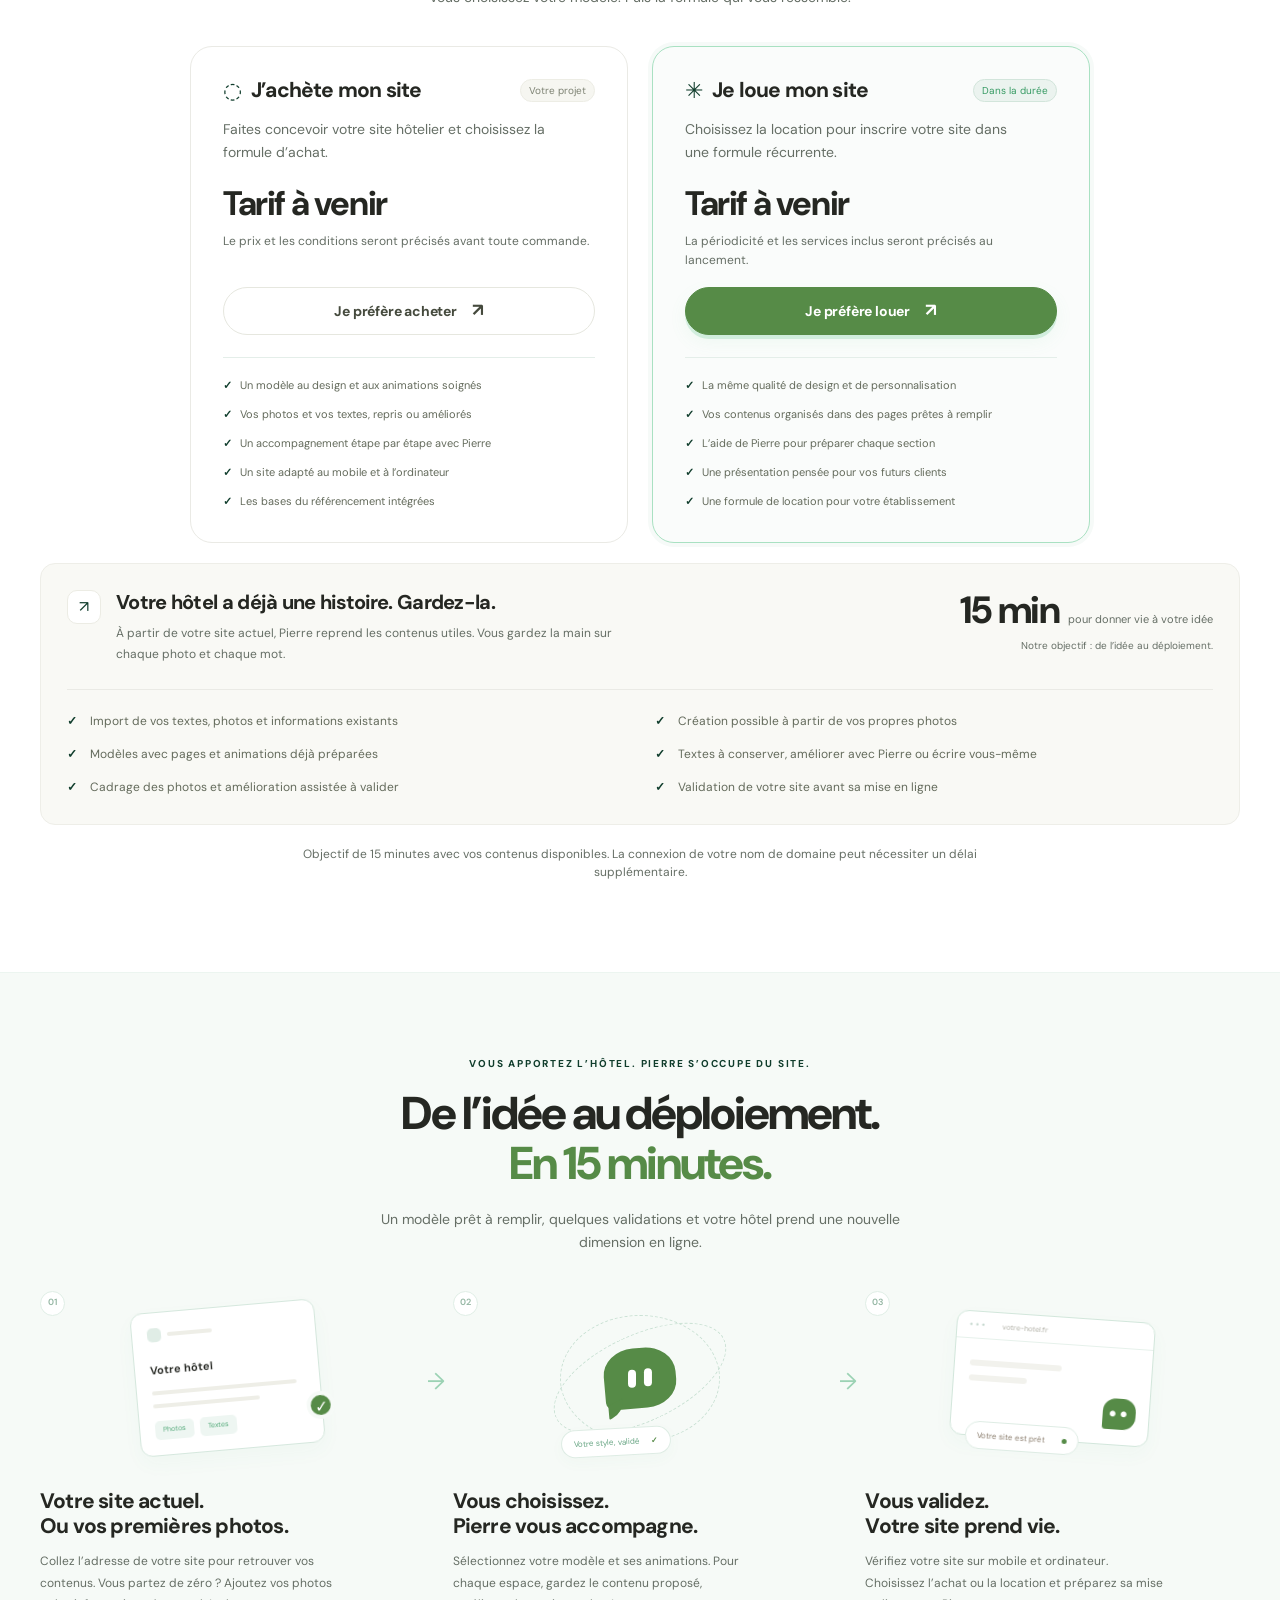
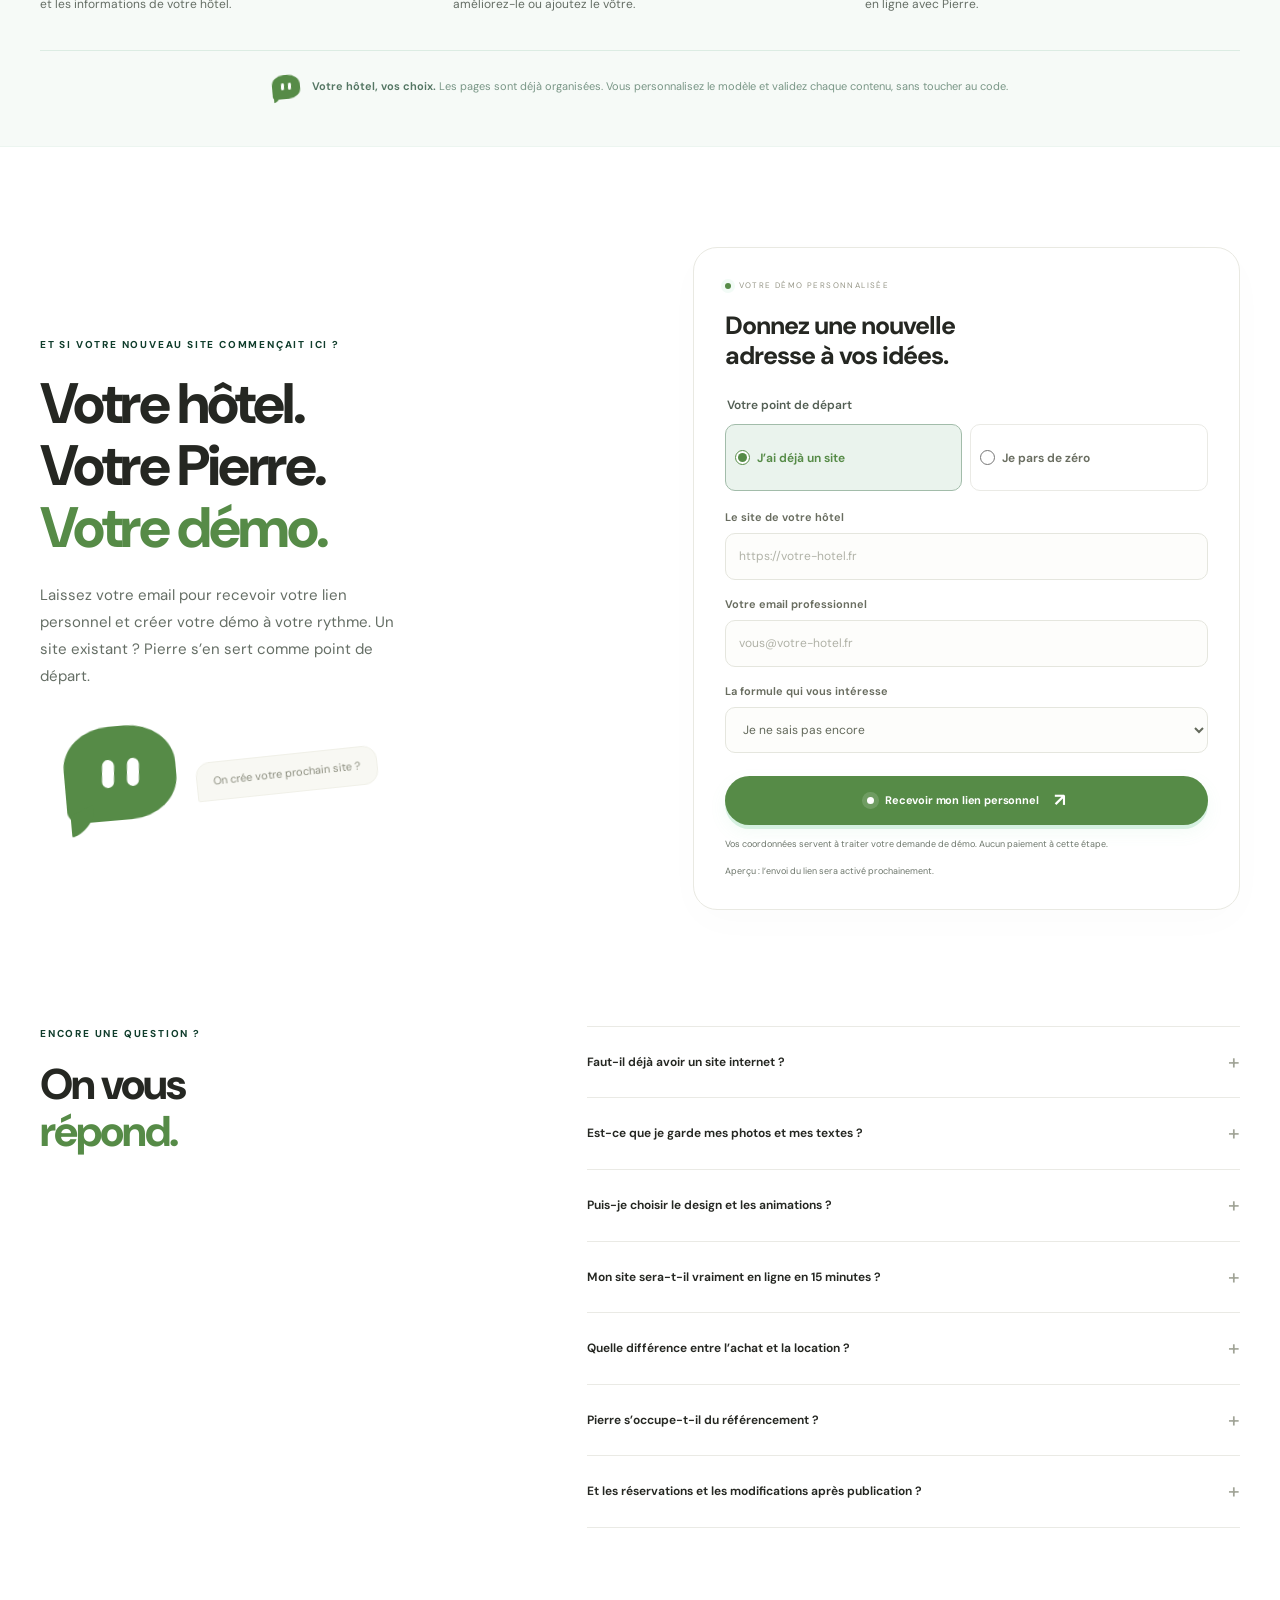
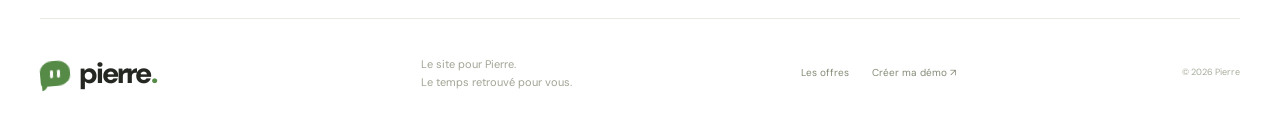
==== commit 15e7d9f0: "Update hero section heading for clarity" ====
--- a/index.html
+++ b/index.html
@@ -63,7 +63,7 @@
 <section class="hero wrap" id="accueil">
 <div class="hero-copy">
 <p class="eyebrow"><span class="status-dot"></span> VOTRE SITE HÔTELIER, AVEC PIERRE</p>
-<h1>Votre hôtel mérite<br/>Votre hôtel mérite plus de réservations.<br/><span>Pierre transforme vos visiteurs en clients.</span></h1>
+<h1><br/>Votre hôtel mérite un site qui convertit.<br/><span>Pierre le construit.</span></h1>
 <p class="hero-description">Votre site actuel ou vos photos. Votre style.<br/>Pierre vous guide pour créer un site <br class="desktop-break"/> qui vous ressemble, sans savoir coder.</p>
 <a class="button primary hero-cta" href="#demande"><span class="button-dot"></span>Créer ma démo personnalisée</a>
 <div class="hero-facts"><span><b>✓</b> Objectif 15 minutes</span><span><b>✓</b> Achat ou location</span><span><b>✓</b> Vos contenus conservés</span></div>
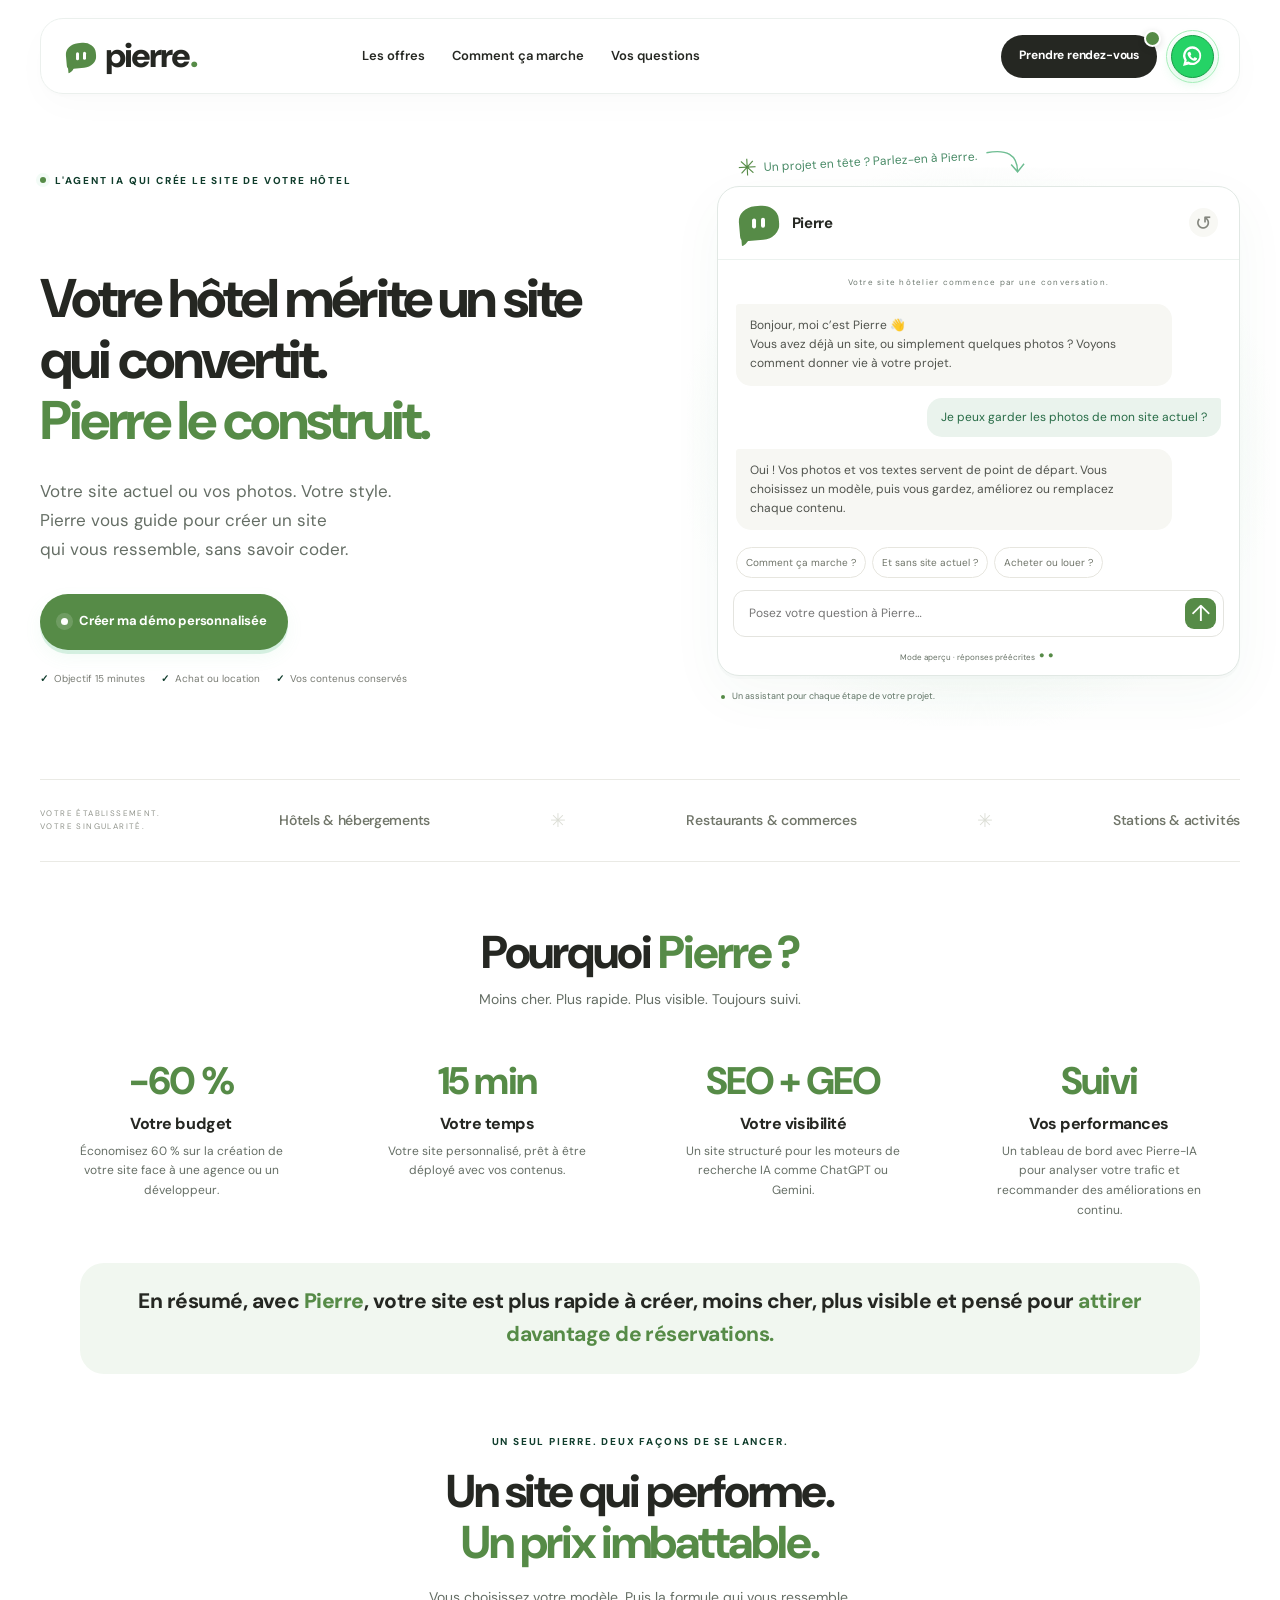
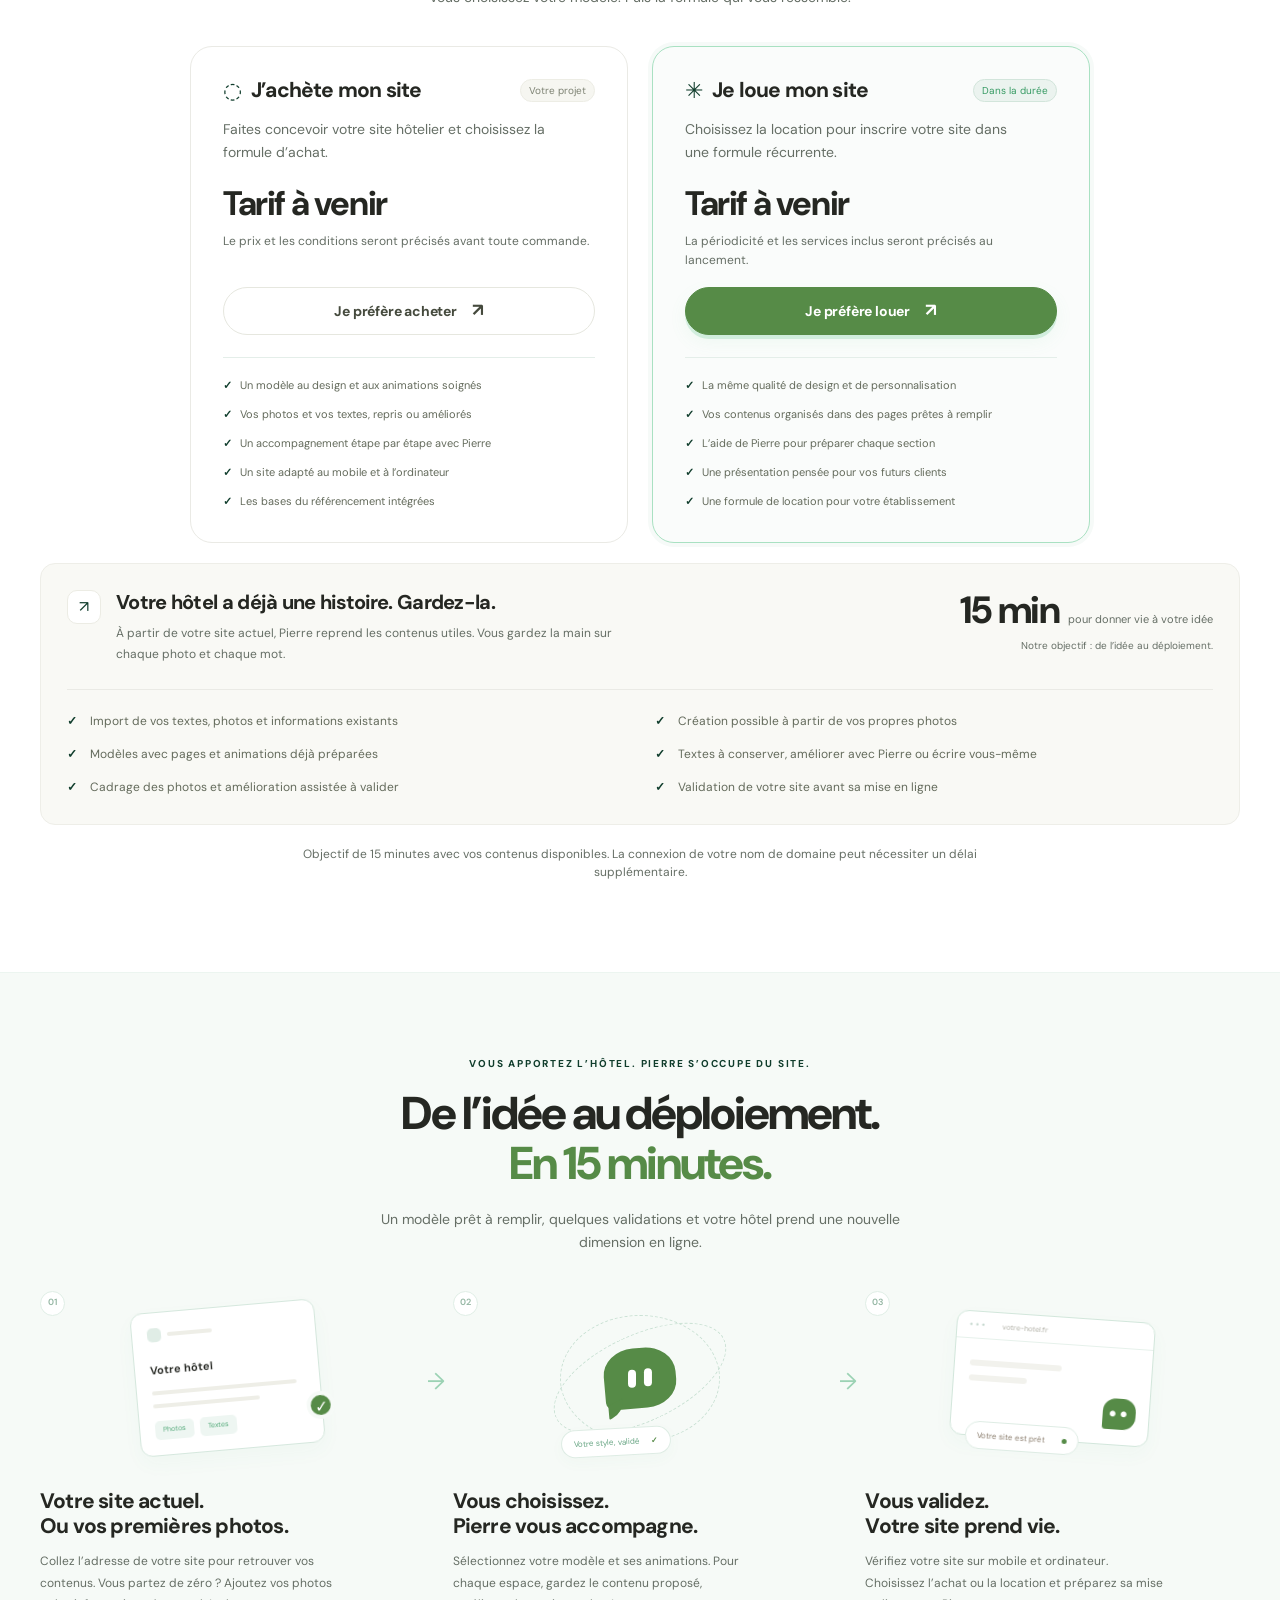
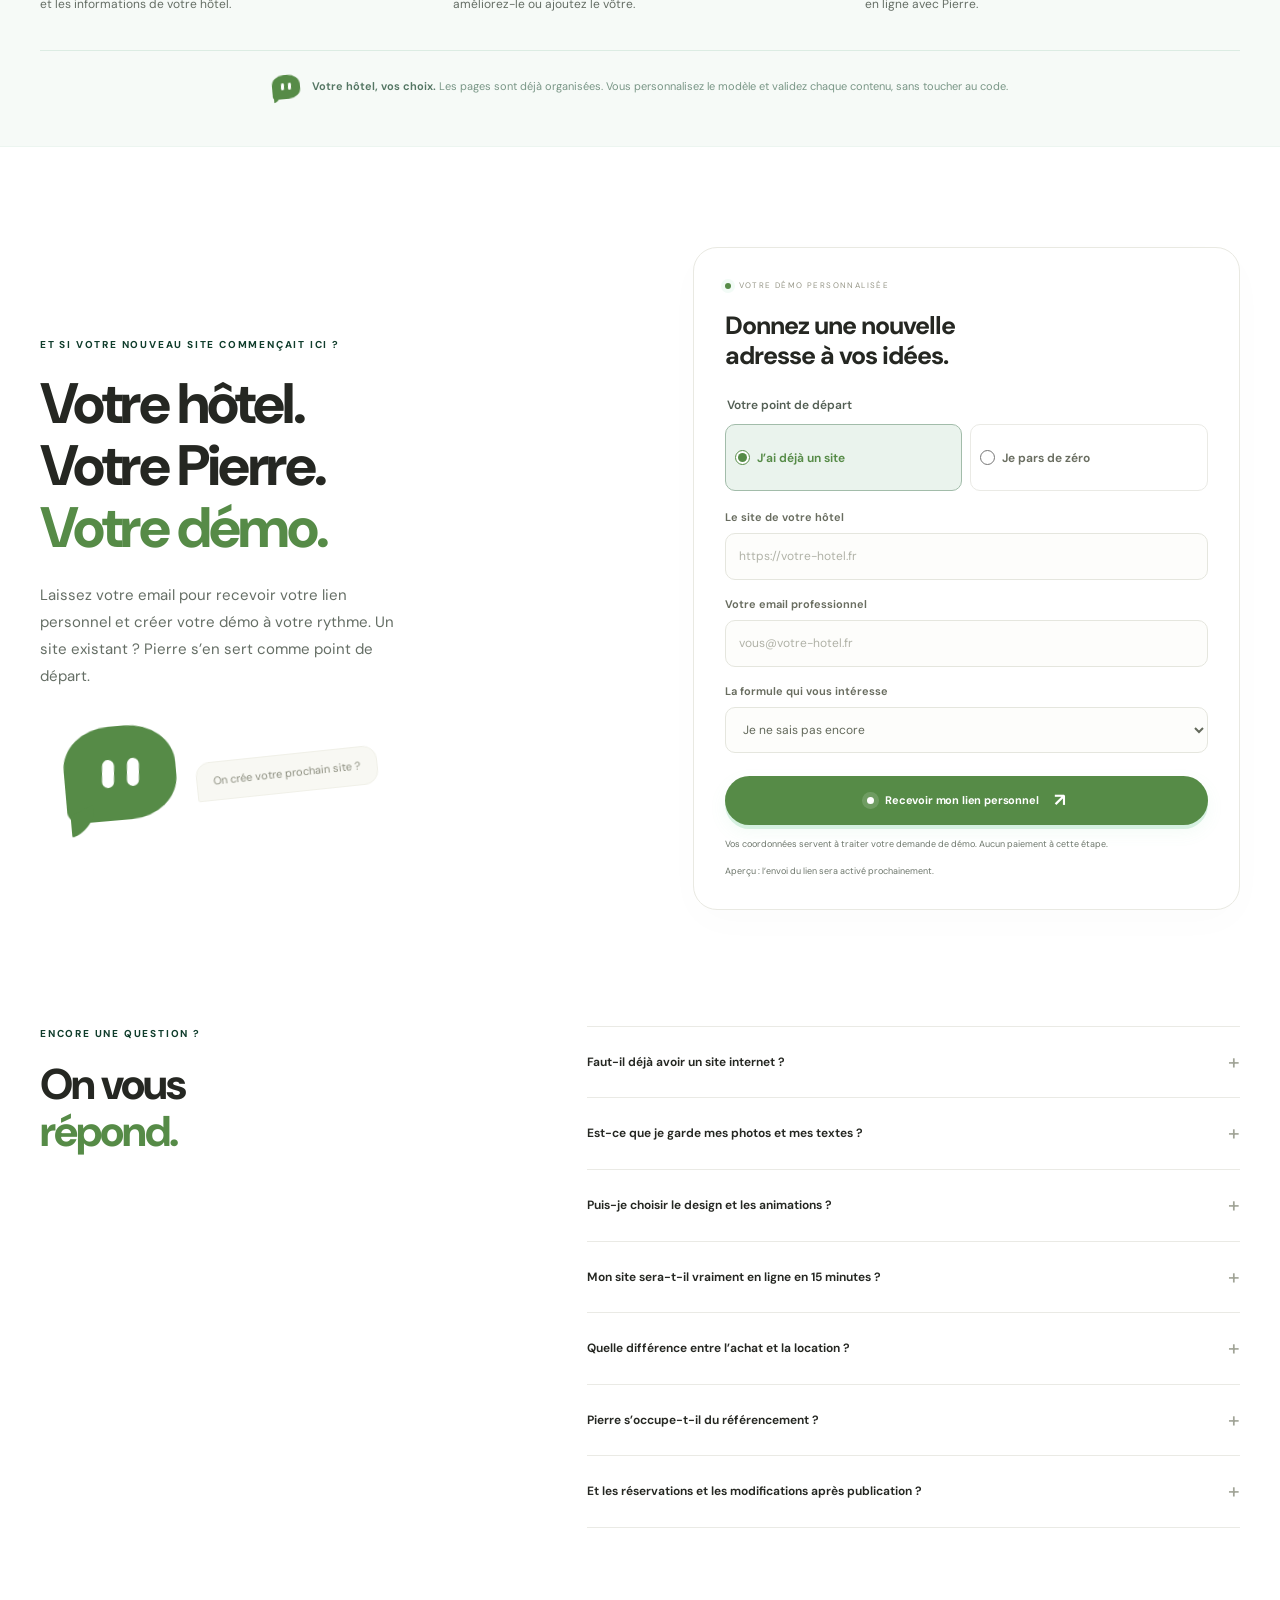
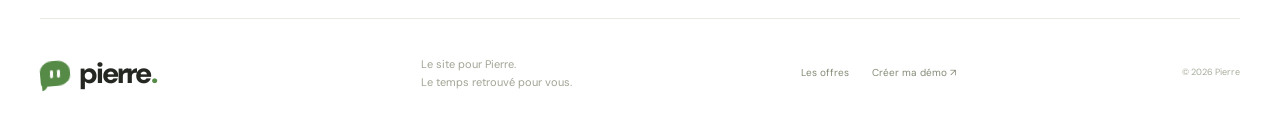
==== commit 83f55d2e: "Update hero section text in index.html" ====
--- a/index.html
+++ b/index.html
@@ -62,7 +62,7 @@
 <main id="contenu">
 <section class="hero wrap" id="accueil">
 <div class="hero-copy">
-<p class="eyebrow"><span class="status-dot"></span> VOTRE SITE HÔTELIER, AVEC PIERRE</p>
+<p class="eyebrow"><span class="status-dot"></span> L'AGENT IA QUI CRÉE LE SITE DE VOTRE HÔTEL</p>
 <h1><br/>Votre hôtel mérite un site qui convertit.<br/><span>Pierre le construit.</span></h1>
 <p class="hero-description">Votre site actuel ou vos photos. Votre style.<br/>Pierre vous guide pour créer un site <br class="desktop-break"/> qui vous ressemble, sans savoir coder.</p>
 <a class="button primary hero-cta" href="#demande"><span class="button-dot"></span>Créer ma démo personnalisée</a>
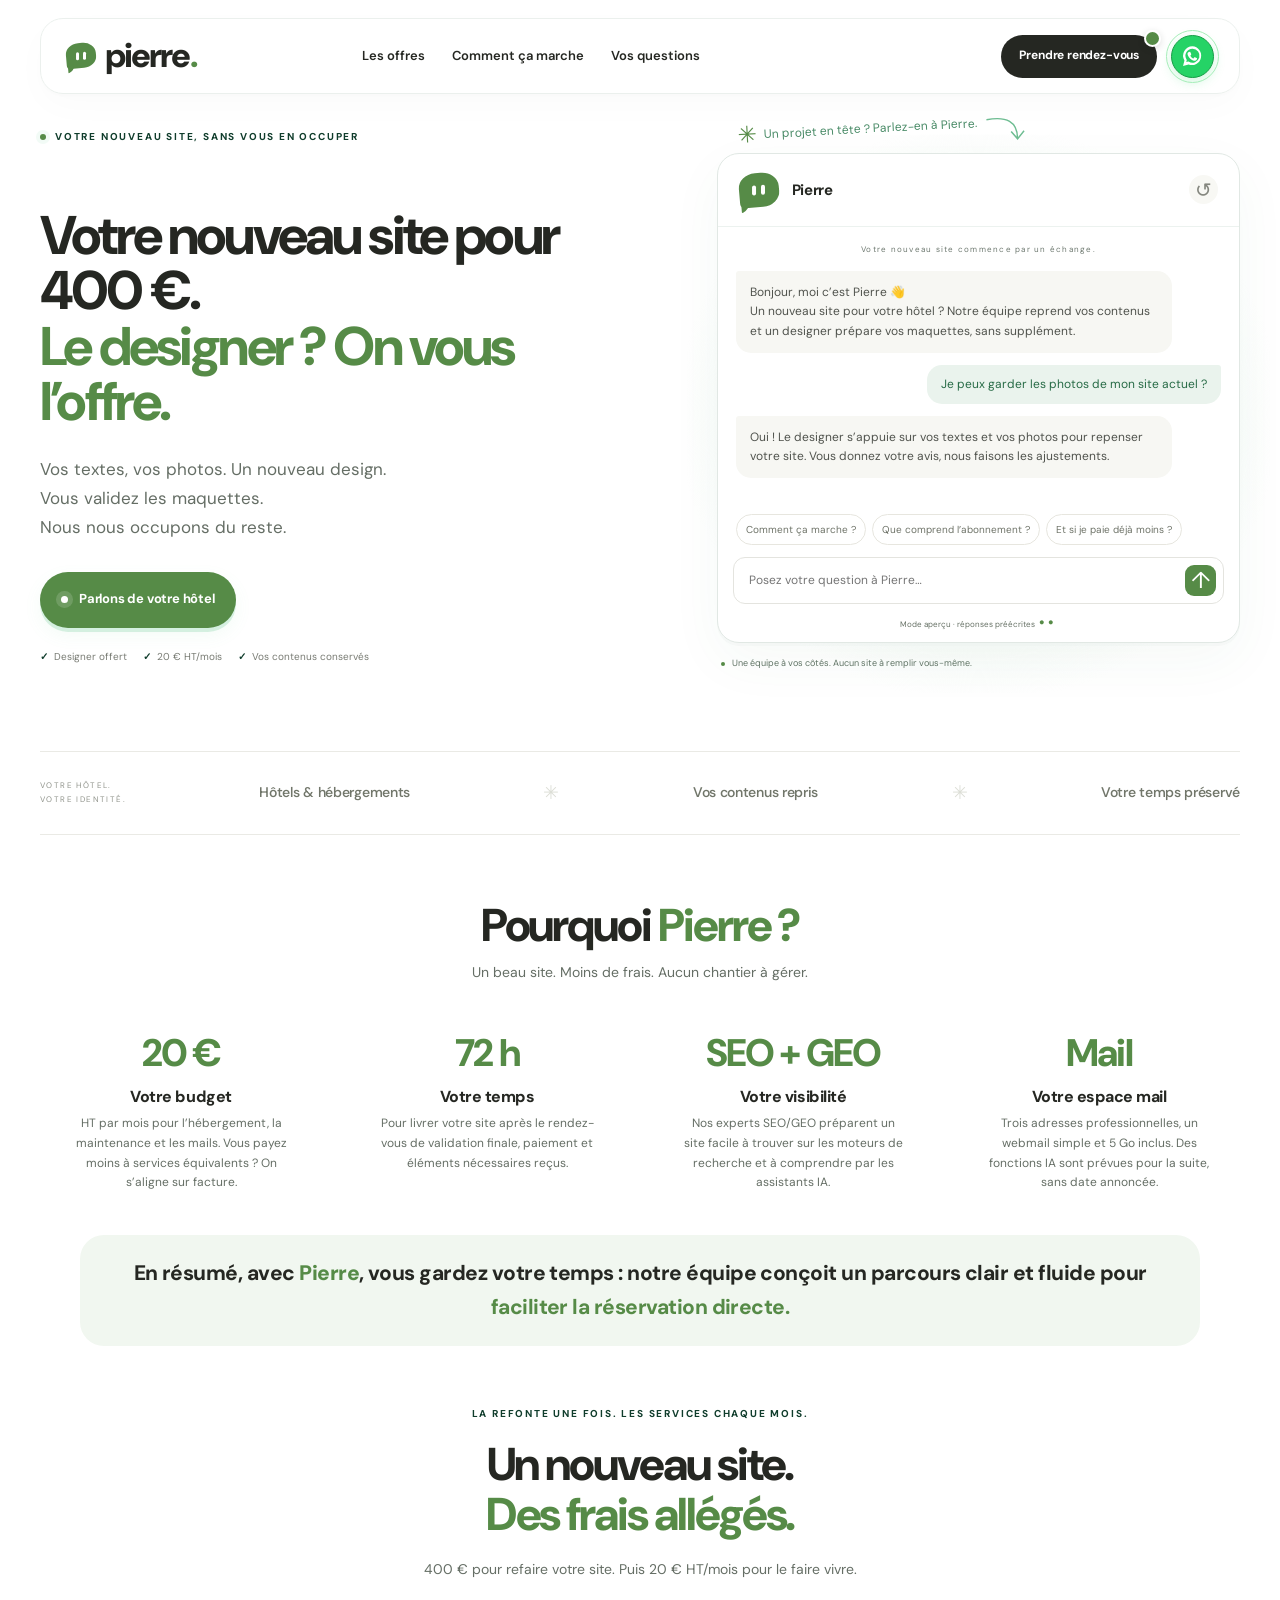
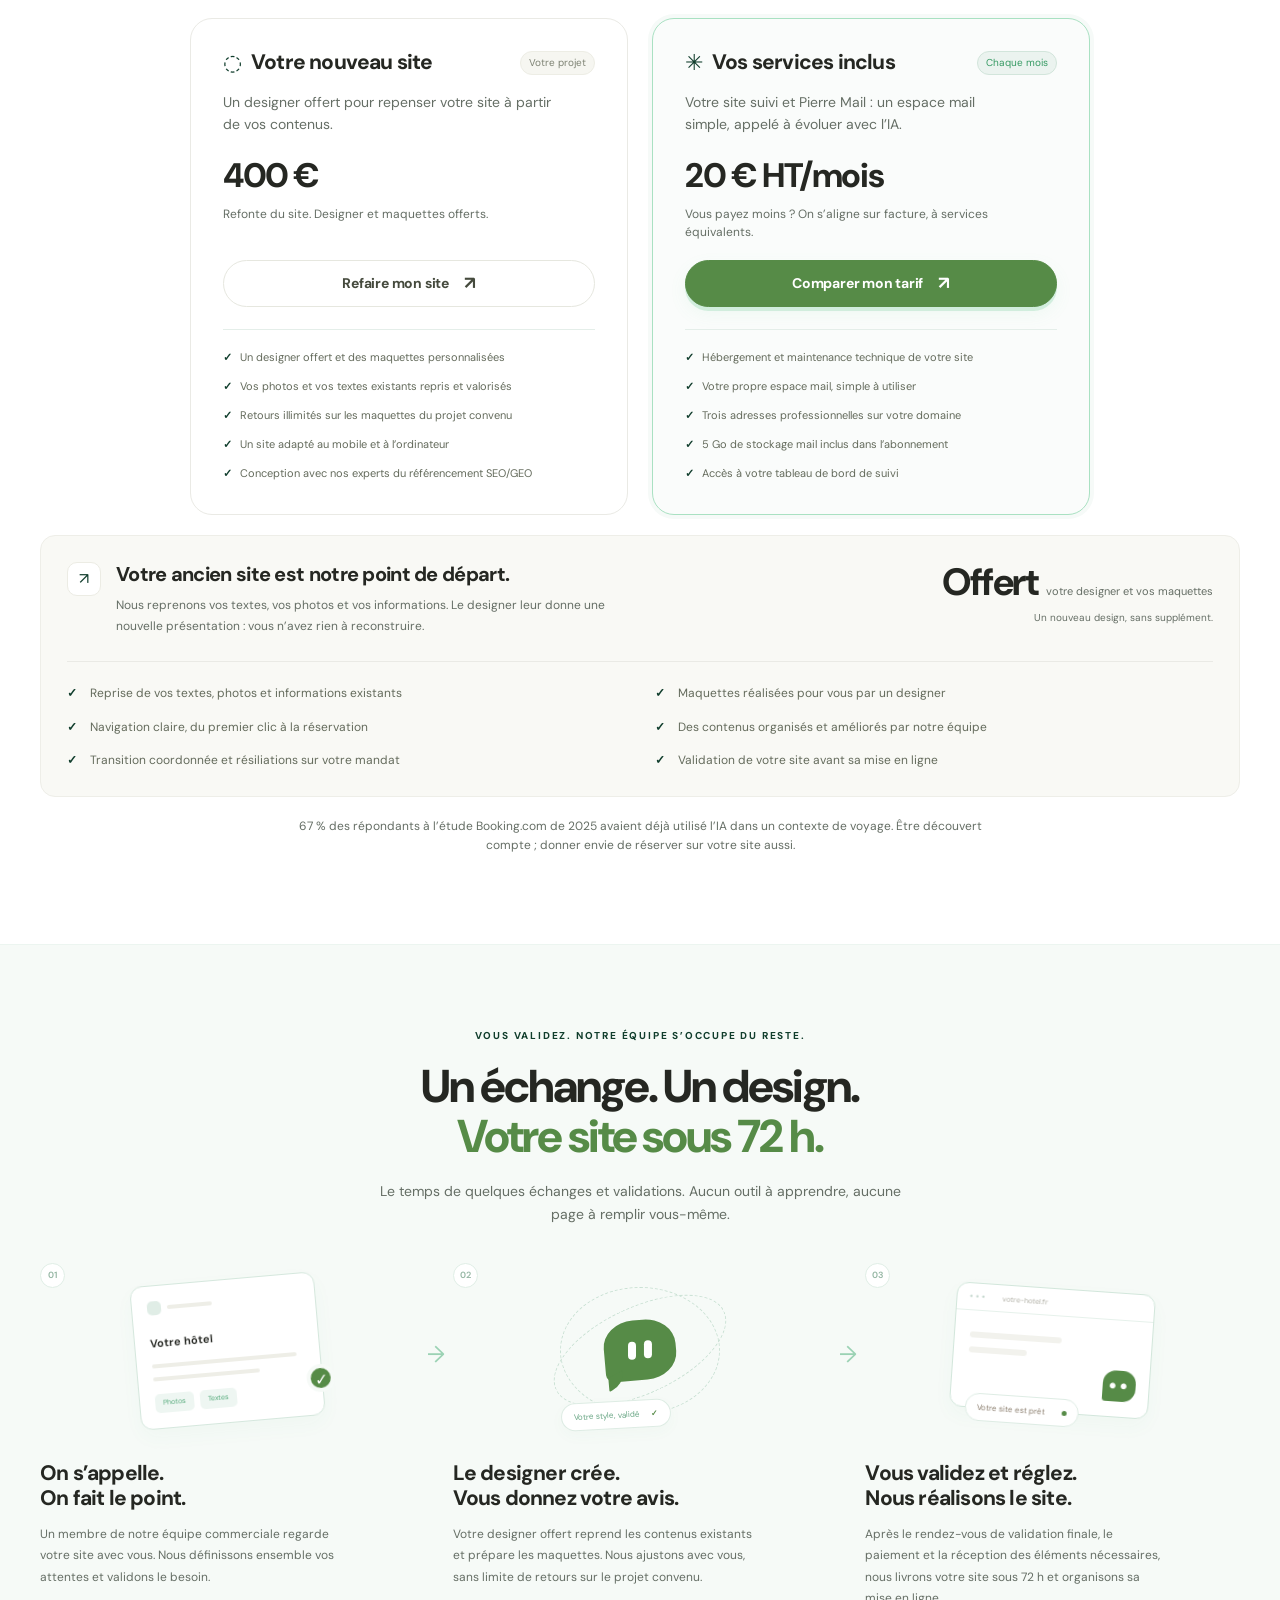
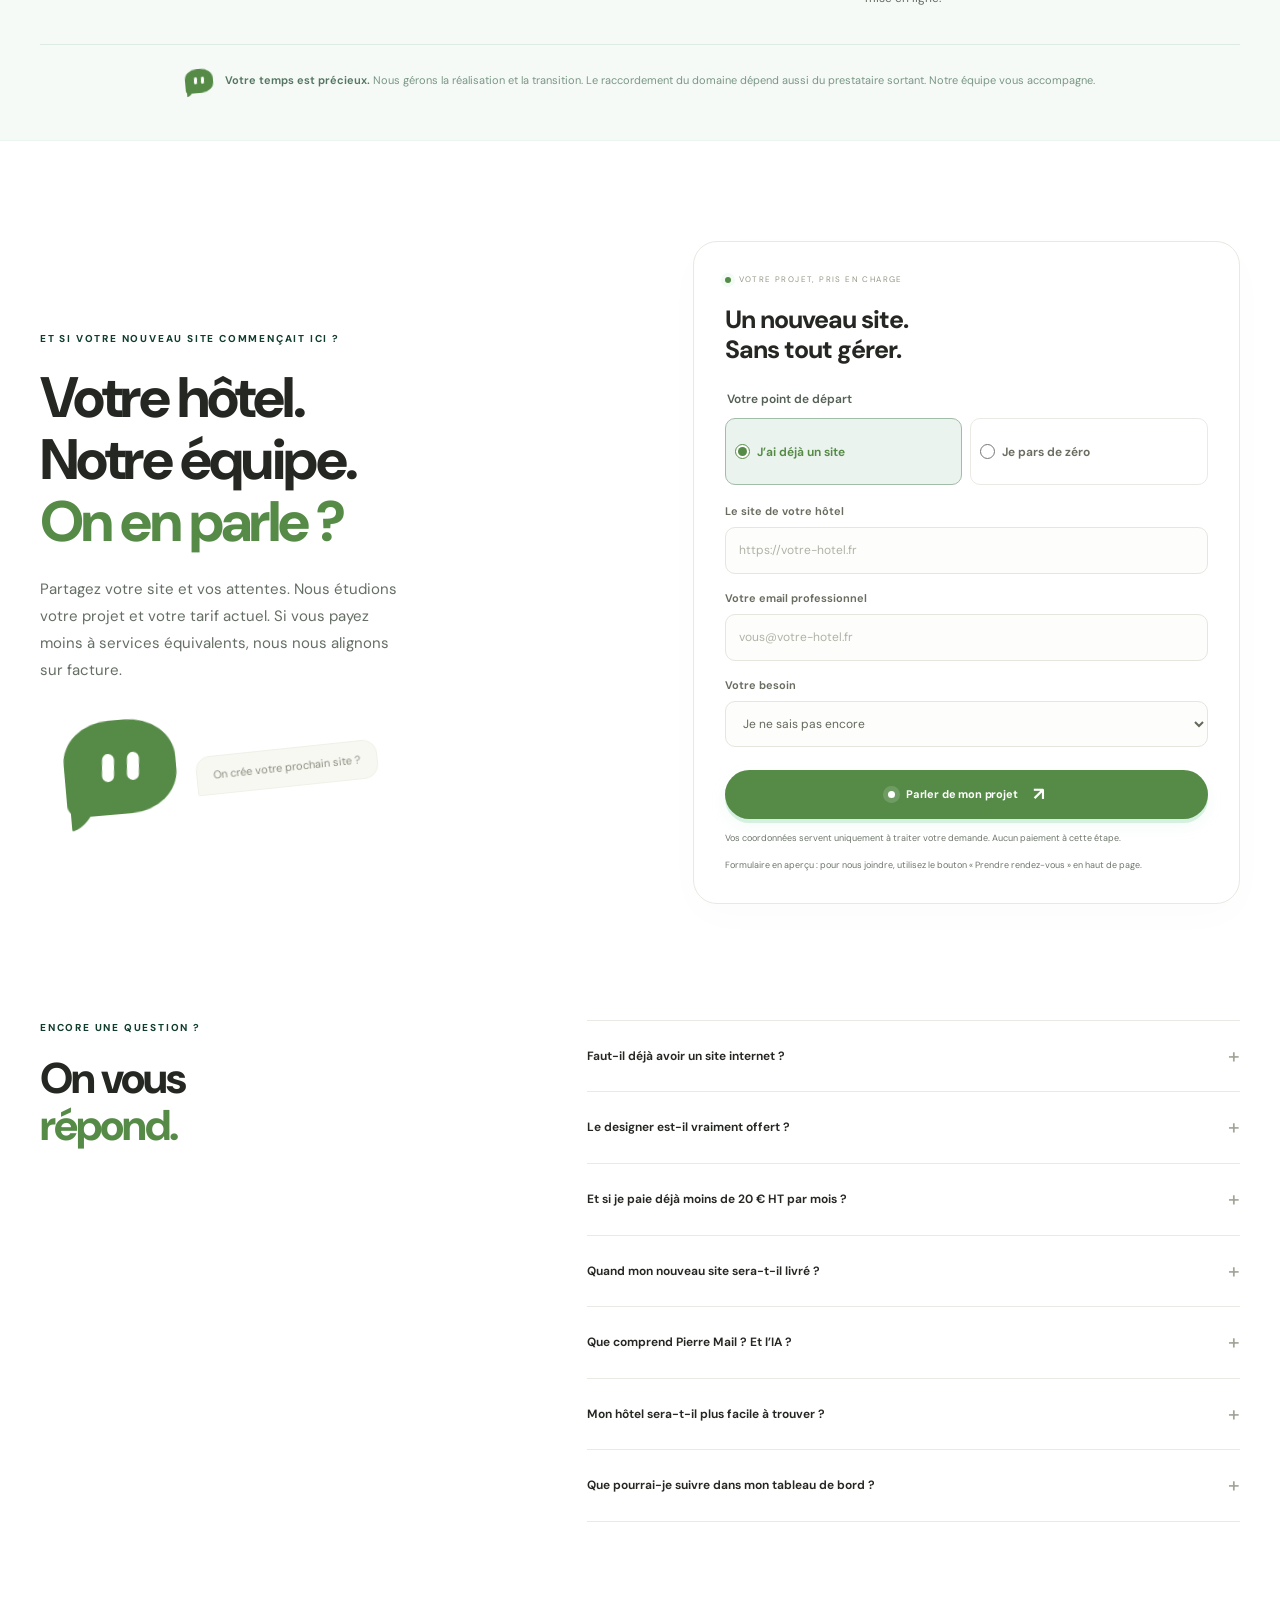
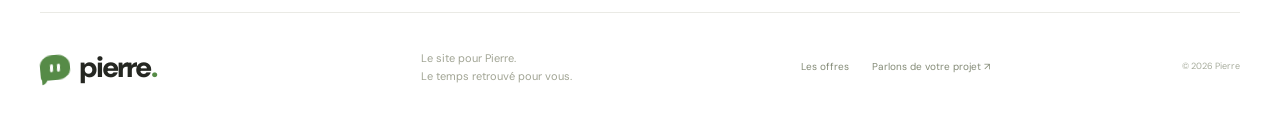
==== commit efeae090: "New" ====
--- a/index.html
+++ b/index.html
@@ -4,16 +4,16 @@
 <head>
 <meta charset="utf-8"/>
 <meta content="width=device-width, initial-scale=1" name="viewport"/>
-<title>Pierre — Votre site hôtelier, simplement.</title>
-<meta content="Pierre vous accompagne pour créer votre site hôtelier personnalisé : reprenez votre site actuel ou partez de vos photos. Modèles soignés, achat ou location." name="description"/>
+<title>Pierre — Votre nouveau site pour 400 €, designer offert.</title>
+<meta content="Refonte de votre site hôtelier pour 400 €, designer offert. Hébergement, maintenance et messagerie professionnelle à 20 € HT/mois. Si vous payez moins à services équivalents, nous nous alignons." name="description"/>
 <meta content="#174c38" name="theme-color"/>
 <meta content="index,follow,max-image-preview:large" name="robots"/>
-<!-- Domaine provisoire : à remplacer avant publication. -->
+<!-- Contenu révisé ; vérifier les modalités commerciales avant publication. -->
 <link href="https://pierre-ai.fr/" rel="canonical"/>
 <meta content="website" property="og:type"/>
 <meta content="fr_FR" property="og:locale"/>
-<meta content="Votre hôtel mérite un beau site. Pierre le crée." property="og:title"/>
-<meta content="De l’idée au déploiement en 15 minutes : découvrez la création de site hôtelier guidée par Pierre." property="og:description"/>
+<meta content="Votre nouveau site pour 400 €. Le designer ? On vous l’offre." property="og:title"/>
+<meta content="Votre site refait pour vous, à partir de vos textes et photos. Designer offert, messagerie professionnelle et transition prise en charge." property="og:description"/>
 <meta content="https://pierre-ai.fr/" property="og:url"/>
 <meta content="https://pierre-ai.fr/og-image.svg" property="og:image"/>
 <meta content="summary_large_image" name="twitter:card"/>
@@ -62,84 +62,84 @@
 <main id="contenu">
 <section class="hero wrap" id="accueil">
 <div class="hero-copy">
-<p class="eyebrow"><span class="status-dot"></span> L'AGENT IA QUI CRÉE LE SITE DE VOTRE HÔTEL</p>
-<h1><br/>Votre hôtel mérite un site qui convertit.<br/><span>Pierre le construit.</span></h1>
-<p class="hero-description">Votre site actuel ou vos photos. Votre style.<br/>Pierre vous guide pour créer un site <br class="desktop-break"/> qui vous ressemble, sans savoir coder.</p>
-<a class="button primary hero-cta" href="#demande"><span class="button-dot"></span>Créer ma démo personnalisée</a>
-<div class="hero-facts"><span><b>✓</b> Objectif 15 minutes</span><span><b>✓</b> Achat ou location</span><span><b>✓</b> Vos contenus conservés</span></div>
+<p class="eyebrow"><span class="status-dot"></span> VOTRE NOUVEAU SITE, SANS VOUS EN OCCUPER</p>
+<h1><br/>Votre nouveau site pour 400 €.<br/><span>Le designer ? On vous l’offre.</span></h1>
+<p class="hero-description">Vos textes, vos photos. Un nouveau design.<br/>Vous validez les maquettes. <br class="desktop-break"/> Nous nous occupons du reste.</p>
+<a class="button primary hero-cta" href="#demande"><span class="button-dot"></span>Parlons de votre hôtel</a>
+<div class="hero-facts"><span><b>✓</b> Designer offert</span><span><b>✓</b> 20 € HT/mois</span><span><b>✓</b> Vos contenus conservés</span></div>
 </div>
 <div class="hero-demo">
 <div class="demo-caption"><span aria-hidden="true" class="little-spark">✳</span> Un projet en tête ? Parlez-en à Pierre. <svg aria-hidden="true" viewbox="0 0 50 35"><path d="M2 5Q38 0 37 28M30 20l7 9 8-9"></path></svg></div>
 <div class="chat" id="chat">
 <div class="chat-header"><span aria-hidden="true" class="mascot"><i></i><i></i></span><div><strong>Pierre</strong></div><button aria-label="Recommencer la conversation" class="icon-button" id="reset-chat" title="Recommencer la conversation" type="button">↺</button></div>
-<div aria-label="Conversation avec Pierre" aria-live="polite" aria-relevant="additions" class="chat-messages" id="messages" role="log"><p class="chat-context">Votre site hôtelier commence par une conversation.</p>
-<div class="message bot"><p>Bonjour, moi c’est Pierre 👋<br/>Vous avez déjà un site, ou simplement quelques photos ? Voyons comment donner vie à votre projet.</p></div>
+<div aria-label="Conversation avec Pierre" aria-live="polite" aria-relevant="additions" class="chat-messages" id="messages" role="log"><p class="chat-context">Votre nouveau site commence par un échange.</p>
+<div class="message bot"><p>Bonjour, moi c’est Pierre 👋<br/>Un nouveau site pour votre hôtel ? Notre équipe reprend vos contenus et un designer prépare vos maquettes, sans supplément.</p></div>
 <div class="message visitor"><p>Je peux garder les photos de mon site actuel ?</p></div>
-<div class="message bot initial-answer"><p>Oui ! Vos photos et vos textes servent de point de départ. Vous choisissez un modèle, puis vous gardez, améliorez ou remplacez chaque contenu.</p></div></div>
-<div aria-label="Suggestions de questions" class="suggestions"><button data-question="Comment ça marche ?" type="button">Comment ça marche ?</button><button data-question="Et sans site actuel ?" type="button">Et sans site actuel ?</button><button data-question="Acheter ou louer ?" type="button">Acheter ou louer ?</button></div>
+<div class="message bot initial-answer"><p>Oui ! Le designer s’appuie sur vos textes et vos photos pour repenser votre site. Vous donnez votre avis, nous faisons les ajustements.</p></div></div>
+<div aria-label="Suggestions de questions" class="suggestions"><button data-question="Comment ça marche ?" type="button">Comment ça marche ?</button><button data-question="Que comprend l’abonnement ?" type="button">Que comprend l’abonnement ?</button><button data-question="Et si je paie déjà moins ?" type="button">Et si je paie déjà moins ?</button></div>
 <form class="chat-form" id="chat-form"><label class="sr-only" for="chat-input">Votre question à Pierre</label><input autocomplete="off" id="chat-input" maxlength="600" placeholder="Posez votre question à Pierre…" required=""/><button aria-label="Envoyer ma question" type="submit">↑</button></form>
 <div class="chat-footer"><span id="chat-mode">Mode aperçu · réponses préécrites</span> <span aria-hidden="true" class="mini-eyes">••</span></div>
 </div>
-<div class="demo-under"><span class="status-dot"></span> Un assistant pour chaque étape de votre projet.</div>
+<div class="demo-under"><span class="status-dot"></span> Une équipe à vos côtés. Aucun site à remplir vous-même.</div>
 </div>
 </section>
-<div class="audience wrap"><span>VOTRE ÉTABLISSEMENT.<br/>VOTRE SINGULARITÉ.</span><div>Hôtels & hébergements</div><i>✳</i><div>Restaurants & commerces</div><i>✳</i><div>Stations & activités</div></div>
+<div class="audience wrap"><span>VOTRE HÔTEL.<br/>VOTRE IDENTITÉ.</span><div>Hôtels & hébergements</div><i>✳</i><div>Vos contenus repris</div><i>✳</i><div>Votre temps préservé</div></div>
 <section class="why-pierre wrap" id="pourquoi-pierre">
   <div class="why-heading reveal">
     <h2>Pourquoi <span>Pierre ?</span></h2>
-    <p>Moins cher. Plus rapide. Plus visible. Toujours suivi.</p>
+    <p>Un beau site. Moins de frais. Aucun chantier à gérer.</p>
   </div>
   <div class="why-stats reveal">
     <div class="why-stat">
-      <strong>−60 %</strong>
+      <strong>20 €</strong>
       <h3>Votre budget</h3>
-      <p><p>Économisez 60 % sur la création de votre site face à une agence ou un développeur.</p>
+      <p><p>HT par mois pour l’hébergement, la maintenance et les mails. Vous payez moins à services équivalents ? On s’aligne sur facture.</p>
     </div>
     <div class="why-stat">
-      <strong>15 min</strong>
+      <strong>72 h</strong>
       <h3>Votre temps</h3>
-      <p><p>Votre site personnalisé, prêt à être déployé avec vos contenus.</p></p>
+      <p><p>Pour livrer votre site après le rendez-vous de validation finale, paiement et éléments nécessaires reçus.</p></p>
     </div>
     <div class="why-stat">
       <strong>SEO + GEO</strong>
       <h3>Votre visibilité</h3>
-      <p>Un site structuré pour les moteurs de recherche IA comme ChatGPT ou Gemini.</p>
+      <p>Nos experts SEO/GEO préparent un site facile à trouver sur les moteurs de recherche et à comprendre par les assistants IA.</p>
     </div>
     <div class="why-stat">
-      <strong>Suivi</strong>
-      <h3>Vos performances</h3>
-      <p>Un tableau de bord avec Pierre-IA pour analyser votre trafic et recommander des améliorations en continu.</p>
+      <strong>Mail</strong>
+      <h3>Votre espace mail</h3>
+      <p>Trois adresses professionnelles, un webmail simple et 5 Go inclus. Des fonctions IA sont prévues pour la suite, sans date annoncée.</p>
     </div>
   </div>
   <div class="why-conclusion reveal" style="background:#f1f7f0;border-radius:24px;padding:22px 28px;margin:42px auto 0;max-width:1120px;text-align:center;">
     <p style="color:#252722;font-size:clamp(15px,2vw,21px);font-weight:750;line-height:1.6;letter-spacing:-.025em;">
-      En résumé, avec <span style="color:var(--forest);font-weight:850;">Pierre</span>, votre site est plus rapide à créer, moins cher, plus visible et pensé pour <span style="color:var(--forest);">attirer davantage de réservations.</span>
+      En résumé, avec <span style="color:var(--forest);font-weight:850;">Pierre</span>, vous gardez votre temps : notre équipe conçoit un parcours clair et fluide pour <span style="color:var(--forest);">faciliter la réservation directe.</span>
     </p>
   </div>
 </section>
 <section class="section offers wrap" id="offres">
-<div class="section-heading reveal"><p class="eyebrow">UN SEUL PIERRE. DEUX FAÇONS DE SE LANCER.</p><h2>Un site qui performe.<br/><span>Un prix imbattable.</span></h2><p>Vous choisissez votre modèle. Puis la formule qui vous ressemble.</p></div>
+<div class="section-heading reveal"><p class="eyebrow">LA REFONTE UNE FOIS. LES SERVICES CHAQUE MOIS.</p><h2>Un nouveau site.<br/><span>Des frais allégés.</span></h2><p>400 € pour refaire votre site. Puis 20 € HT/mois pour le faire vivre.</p></div>
 <div class="pricing-grid pierre-pricing">
-<article class="price-card reveal"><div class="plan-top"><span aria-hidden="true" class="plan-symbol">◌</span><h3>J’achète mon site</h3><span class="plan-tag">Votre projet</span></div><p>Faites concevoir votre site hôtelier et choisissez la formule d’achat.</p><div class="price"><strong>Tarif à venir</strong></div><div class="season-detail">Le prix et les conditions seront précisés avant toute commande.</div><a class="button plan-button" data-plan="achat" href="#demande">Je préfère acheter <span aria-hidden="true">↗</span></a><ul><li>Un modèle au design et aux animations soignés</li><li>Vos photos et vos textes, repris ou améliorés</li><li>Un accompagnement étape par étape avec Pierre</li><li>Un site adapté au mobile et à l’ordinateur</li><li>Les bases du référencement intégrées</li></ul></article>
-<article class="price-card featured reveal"><div class="plan-top"><span aria-hidden="true" class="plan-symbol">✳</span><h3>Je loue mon site</h3><span class="plan-tag">Dans la durée</span></div><p>Choisissez la location pour inscrire votre site dans une formule récurrente.</p><div class="price"><strong>Tarif à venir</strong></div><div class="season-detail">La périodicité et les services inclus seront précisés au lancement.</div><a class="button primary plan-button" data-plan="location" href="#demande">Je préfère louer <span aria-hidden="true">↗</span></a><ul><li>La même qualité de design et de personnalisation</li><li>Vos contenus organisés dans des pages prêtes à remplir</li><li>L’aide de Pierre pour préparer chaque section</li><li>Une présentation pensée pour vos futurs clients</li><li>Une formule de location pour votre établissement</li></ul></article>
+<article class="price-card reveal"><div class="plan-top"><span aria-hidden="true" class="plan-symbol">◌</span><h3>Votre nouveau site</h3><span class="plan-tag">Votre projet</span></div><p>Un designer offert pour repenser votre site à partir de vos contenus.</p><div class="price"><strong>400 €</strong></div><div class="season-detail">Refonte du site. Designer et maquettes offerts.</div><a class="button plan-button" data-plan="achat" href="#demande">Refaire mon site <span aria-hidden="true">↗</span></a><ul><li>Un designer offert et des maquettes personnalisées</li><li>Vos photos et vos textes existants repris et valorisés</li><li>Retours illimités sur les maquettes du projet convenu</li><li>Un site adapté au mobile et à l’ordinateur</li><li>Conception avec nos experts du référencement SEO/GEO</li></ul></article>
+<article class="price-card featured reveal"><div class="plan-top"><span aria-hidden="true" class="plan-symbol">✳</span><h3>Vos services inclus</h3><span class="plan-tag">Chaque mois</span></div><p>Votre site suivi et Pierre Mail : un espace mail simple, appelé à évoluer avec l’IA.</p><div class="price"><strong>20 € HT/mois</strong></div><div class="season-detail">Vous payez moins ? On s’aligne sur facture, à services équivalents.</div><a class="button primary plan-button" data-plan="location" href="#demande">Comparer mon tarif <span aria-hidden="true">↗</span></a><ul><li>Hébergement et maintenance technique de votre site</li><li>Votre propre espace mail, simple à utiliser</li><li>Trois adresses professionnelles sur votre domaine</li><li>5 Go de stockage mail inclus dans l’abonnement</li><li>Accès à votre tableau de bord de suivi</li></ul></article>
 </div>
-<div class="setup-strip setup-strip--detailed reveal"><div class="setup-strip__intro"><span aria-hidden="true" class="setup-icon">↗</span><div class="setup-strip__copy"><h3>Votre hôtel a déjà une histoire. Gardez-la.</h3><p>À partir de votre site actuel, Pierre reprend les contenus utiles. Vous gardez la main sur chaque photo et chaque mot.</p></div></div><div class="setup-strip__price"><p><strong>15 min</strong><span>pour donner vie à votre idée</span></p><span class="setup-strip__once">Notre objectif : de l’idée au déploiement.</span></div><ul class="setup-strip__services" role="list"><li><span aria-hidden="true" class="setup-strip__check">✓</span><span>Import de vos textes, photos et informations existants</span></li><li><span aria-hidden="true" class="setup-strip__check">✓</span><span>Création possible à partir de vos propres photos</span></li><li><span aria-hidden="true" class="setup-strip__check">✓</span><span>Modèles avec pages et animations déjà préparées</span></li><li><span aria-hidden="true" class="setup-strip__check">✓</span><span>Textes à conserver, améliorer avec Pierre ou écrire vous-même</span></li><li><span aria-hidden="true" class="setup-strip__check">✓</span><span>Cadrage des photos et amélioration assistée à valider</span></li><li><span aria-hidden="true" class="setup-strip__check">✓</span><span>Validation de votre site avant sa mise en ligne</span></li></ul></div><p class="launch-note">Objectif de 15 minutes avec vos contenus disponibles. La connexion de votre nom de domaine peut nécessiter un délai supplémentaire.</p></section>
+<div class="setup-strip setup-strip--detailed reveal"><div class="setup-strip__intro"><span aria-hidden="true" class="setup-icon">↗</span><div class="setup-strip__copy"><h3>Votre ancien site est notre point de départ.</h3><p>Nous reprenons vos textes, vos photos et vos informations. Le designer leur donne une nouvelle présentation : vous n’avez rien à reconstruire.</p></div></div><div class="setup-strip__price"><p><strong>Offert</strong><span>votre designer et vos maquettes</span></p><span class="setup-strip__once">Un nouveau design, sans supplément.</span></div><ul class="setup-strip__services" role="list"><li><span aria-hidden="true" class="setup-strip__check">✓</span><span>Reprise de vos textes, photos et informations existants</span></li><li><span aria-hidden="true" class="setup-strip__check">✓</span><span>Maquettes réalisées pour vous par un designer</span></li><li><span aria-hidden="true" class="setup-strip__check">✓</span><span>Navigation claire, du premier clic à la réservation</span></li><li><span aria-hidden="true" class="setup-strip__check">✓</span><span>Des contenus organisés et améliorés par notre équipe</span></li><li><span aria-hidden="true" class="setup-strip__check">✓</span><span>Transition coordonnée et résiliations sur votre mandat</span></li><li><span aria-hidden="true" class="setup-strip__check">✓</span><span>Validation de votre site avant sa mise en ligne</span></li></ul></div><p class="launch-note">67 % des répondants à l’étude Booking.com de 2025 avaient déjà utilisé l’IA dans un contexte de voyage. Être découvert compte ; donner envie de réserver sur votre site aussi.</p></section>
 <section class="method-section" id="methode"><div class="wrap">
-<div class="section-heading reveal"><p class="eyebrow">VOUS APPORTEZ L’HÔTEL. PIERRE S’OCCUPE DU SITE.</p><h2>De l’idée au déploiement.<br/><span>En 15 minutes.</span></h2><p>Un modèle prêt à remplir, quelques validations et votre hôtel prend une nouvelle dimension en ligne.</p></div>
+<div class="section-heading reveal"><p class="eyebrow">VOUS VALIDEZ. NOTRE ÉQUIPE S’OCCUPE DU RESTE.</p><h2>Un échange. Un design.<br/><span>Votre site sous 72 h.</span></h2><p>Le temps de quelques échanges et validations. Aucun outil à apprendre, aucune page à remplir vous-même.</p></div>
 <div class="process">
-<article class="process-step reveal"><div class="step-art"><span class="step-label">01</span><div class="document-art"><div class="doc-top"><span></span><i></i></div><b>Votre hôtel</b><i class="doc-line"></i><i class="doc-line short"></i><div class="doc-tags"><span>Photos</span><span>Textes</span></div><span class="doc-check">✓</span></div></div><h3>Votre site actuel.<br/>Ou vos premières photos.</h3><p>Collez l’adresse de votre site pour retrouver vos contenus. Vous partez de zéro ? Ajoutez vos photos et les informations de votre hôtel.</p></article>
-<article class="process-step reveal"><div class="step-art"><span class="step-label">02</span><div class="training-art"><span class="orbit-one"></span><span class="orbit-two"></span><span aria-hidden="true" class="mascot large"><i></i><i></i></span><span class="training-chip">Votre style, validé <b>✓</b></span></div></div><h3>Vous choisissez.<br/>Pierre vous accompagne.</h3><p>Sélectionnez votre modèle et ses animations. Pour chaque espace, gardez le contenu proposé, améliorez-le ou ajoutez le vôtre.</p></article>
-<article class="process-step reveal"><div class="step-art"><span class="step-label">03</span><div class="site-art"><div class="site-bar">••• <span>votre-hotel.fr</span></div><div class="site-lines"><i></i><i></i></div><span class="site-bubble"><span class="mini-eyes">••</span></span><span class="site-online">Votre site est prêt <i></i></span></div></div><h3>Vous validez.<br/>Votre site prend vie.</h3><p>Vérifiez votre site sur mobile et ordinateur. Choisissez l’achat ou la location et préparez sa mise en ligne avec Pierre.</p></article>
+<article class="process-step reveal"><div class="step-art"><span class="step-label">01</span><div class="document-art"><div class="doc-top"><span></span><i></i></div><b>Votre hôtel</b><i class="doc-line"></i><i class="doc-line short"></i><div class="doc-tags"><span>Photos</span><span>Textes</span></div><span class="doc-check">✓</span></div></div><h3>On s’appelle.<br/>On fait le point.</h3><p>Un membre de notre équipe commerciale regarde votre site avec vous. Nous définissons ensemble vos attentes et validons le besoin.</p></article>
+<article class="process-step reveal"><div class="step-art"><span class="step-label">02</span><div class="training-art"><span class="orbit-one"></span><span class="orbit-two"></span><span aria-hidden="true" class="mascot large"><i></i><i></i></span><span class="training-chip">Votre style, validé <b>✓</b></span></div></div><h3>Le designer crée.<br/>Vous donnez votre avis.</h3><p>Votre designer offert reprend les contenus existants et prépare les maquettes. Nous ajustons avec vous, sans limite de retours sur le projet convenu.</p></article>
+<article class="process-step reveal"><div class="step-art"><span class="step-label">03</span><div class="site-art"><div class="site-bar">••• <span>votre-hotel.fr</span></div><div class="site-lines"><i></i><i></i></div><span class="site-bubble"><span class="mini-eyes">••</span></span><span class="site-online">Votre site est prêt <i></i></span></div></div><h3>Vous validez et réglez.<br/>Nous réalisons le site.</h3><p>Après le rendez-vous de validation finale, le paiement et la réception des éléments nécessaires, nous livrons votre site sous 72 h et organisons sa mise en ligne.</p></article>
 </div>
-<div class="human-note reveal"><span aria-hidden="true" class="mascot tiny"><i></i><i></i></span><p><strong>Votre hôtel, vos choix.</strong> Les pages sont déjà organisées. Vous personnalisez le modèle et validez chaque contenu, sans toucher au code.</p></div>
+<div class="human-note reveal"><span aria-hidden="true" class="mascot tiny"><i></i><i></i></span><p><strong>Votre temps est précieux.</strong> Nous gérons la réalisation et la transition. Le raccordement du domaine dépend aussi du prestataire sortant. Notre équipe vous accompagne.</p></div>
 </div></section>
-<section class="request-section wrap" id="demande"><div class="request-copy reveal"><p class="eyebrow">ET SI VOTRE NOUVEAU SITE COMMENÇAIT ICI ?</p><h2>Votre hôtel.<br/>Votre Pierre.<br/><span>Votre démo.</span></h2><p>Laissez votre email pour recevoir votre lien personnel et créer votre démo à votre rythme. Un site existant ? Pierre s’en sert comme point de départ.</p><div class="request-mascot"><span aria-hidden="true" class="mascot giant"><i></i><i></i></span><span class="speech-note">On crée votre prochain site ?</span></div></div>
-<div class="request-card reveal"><div class="form-heading"><span class="status-dot"></span> VOTRE DÉMO PERSONNALISÉE</div><h3>Donnez une nouvelle<br/>adresse à vos idées.</h3><form id="request-form"><fieldset class="project-origin"><legend>Votre point de départ</legend><div class="origin-options"><label><input checked="" name="origin" type="radio" value="existing"/> J’ai déjà un site</label><label><input name="origin" type="radio" value="new"/> Je pars de zéro</label></div></fieldset><div id="website-field"><label for="site-url">Le site de votre hôtel</label><input id="site-url" maxlength="500" name="website" placeholder="https://votre-hotel.fr" required="" type="url"/></div><p class="new-project-note" hidden="" id="new-project-note">Vous ajouterez vos photos et vos textes lors de la création de votre démo.</p><label for="contact-email">Votre email professionnel</label><input id="contact-email" maxlength="254" name="email" placeholder="vous@votre-hotel.fr" required="" type="email"/><label for="plan-choice">La formule qui vous intéresse</label><select id="plan-choice" name="plan"><option value="indecis">Je ne sais pas encore</option><option value="achat">Acheter mon site</option><option value="location">Louer mon site</option></select><div aria-hidden="true" class="honeypot"><label for="company-fax">Fax</label><input autocomplete="off" id="company-fax" name="fax" tabindex="-1"/></div><button class="button primary request-submit" type="submit"><span class="button-dot"></span>Recevoir mon lien personnel <span aria-hidden="true">↗</span></button><p class="form-note">Vos coordonnées servent à traiter votre demande de démo. Aucun paiement à cette étape.</p><p class="form-note" id="demo-mode">Aperçu : l’envoi du lien sera activé prochainement.</p><p aria-live="polite" class="form-status" id="form-status" role="status"></p></form></div></section>
-<section class="faq-section wrap" id="faq"><div class="reveal"><p class="eyebrow">ENCORE UNE QUESTION ?</p><h2>On vous<br/><span>répond.</span></h2></div><div class="faq-list reveal"><details><summary>Faut-il déjà avoir un site internet ? <span>+</span></summary><p>Non. Vous pouvez partir de votre site actuel pour récupérer vos contenus, ou commencer avec vos photos et les informations de votre hôtel. Pierre vous accompagne dans les deux cas.</p></details><details><summary>Est-ce que je garde mes photos et mes textes ? <span>+</span></summary><p>Oui. Les contenus disponibles sur votre ancien site vous sont proposés. Vous pouvez les conserver, demander une amélioration ou les remplacer. Certaines photos ou certains textes peuvent nécessiter un ajout manuel. Vous confirmez que vous pouvez utiliser les contenus sélectionnés.</p></details><details><summary>Puis-je choisir le design et les animations ? <span>+</span></summary><p>Oui. Vous choisissez parmi des modèles soignés avec leurs animations. Le nombre et le rôle des pages sont standardisés : vous personnalisez la présentation et le contenu, sans avoir à construire la structure.</p></details><details><summary>Mon site sera-t-il vraiment en ligne en 15 minutes ? <span>+</span></summary><p>C’est notre objectif pour un parcours simple avec vos contenus prêts : choisir, personnaliser, valider et déployer. Le temps dépend des modifications souhaitées. La connexion de votre domaine peut demander un délai supplémentaire.</p></details><details><summary>Quelle différence entre l’achat et la location ? <span>+</span></summary><p>Deux formules sont prévues : acheter votre site ou le louer. Les tarifs, services inclus, conditions de propriété, de maintenance et de sortie seront précisés avant toute commande. Aucune souscription n’est proposée sur cet aperçu.</p></details><details><summary>Pierre s’occupe-t-il du référencement ? <span>+</span></summary><p>Les modèles sont prévus pour intégrer une structure claire, des pages adaptées au mobile, des titres et des informations lisibles par les moteurs de recherche et les assistants IA. Cela ne garantit pas une position sur Google ni une recommandation par une IA.</p></details><details><summary>Et les réservations et les modifications après publication ? <span>+</span></summary><p>Votre site pourra orienter les visiteurs vers votre moteur de réservation existant. Un espace de gestion est prévu pour retrouver vos photos, vos textes et les informations de l’hôtel. Les services de suivi dépendront de la formule proposée au lancement.</p></details></div></section>
+<section class="request-section wrap" id="demande"><div class="request-copy reveal"><p class="eyebrow">ET SI VOTRE NOUVEAU SITE COMMENÇAIT ICI ?</p><h2>Votre hôtel.<br/>Notre équipe.<br/><span>On en parle ?</span></h2><p>Partagez votre site et vos attentes. Nous étudions votre projet et votre tarif actuel. Si vous payez moins à services équivalents, nous nous alignons sur facture.</p><div class="request-mascot"><span aria-hidden="true" class="mascot giant"><i></i><i></i></span><span class="speech-note">On crée votre prochain site ?</span></div></div>
+<div class="request-card reveal"><div class="form-heading"><span class="status-dot"></span> VOTRE PROJET, PRIS EN CHARGE</div><h3>Un nouveau site.<br/>Sans tout gérer.</h3><form id="request-form"><fieldset class="project-origin"><legend>Votre point de départ</legend><div class="origin-options"><label><input checked="" name="origin" type="radio" value="existing"/> J’ai déjà un site</label><label><input name="origin" type="radio" value="new"/> Je pars de zéro</label></div></fieldset><div id="website-field"><label for="site-url">Le site de votre hôtel</label><input id="site-url" maxlength="500" name="website" placeholder="https://votre-hotel.fr" required="" type="url"/></div><p class="new-project-note" hidden="" id="new-project-note">Nous ferons le point ensemble sur vos contenus et les informations nécessaires à la création de votre site.</p><label for="contact-email">Votre email professionnel</label><input id="contact-email" maxlength="254" name="email" placeholder="vous@votre-hotel.fr" required="" type="email"/><label for="plan-choice">Votre besoin</label><select id="plan-choice" name="plan"><option value="indecis">Je ne sais pas encore</option><option value="achat">Refaire mon site — 400 €</option><option value="location">Comparer mes frais — 20 € HT/mois</option></select><div aria-hidden="true" class="honeypot"><label for="company-fax">Fax</label><input autocomplete="off" id="company-fax" name="fax" tabindex="-1"/></div><button class="button primary request-submit" type="submit"><span class="button-dot"></span>Parler de mon projet <span aria-hidden="true">↗</span></button><p class="form-note">Vos coordonnées servent uniquement à traiter votre demande. Aucun paiement à cette étape.</p><p class="form-note" id="demo-mode">Formulaire en aperçu : pour nous joindre, utilisez le bouton « Prendre rendez-vous » en haut de page.</p><p aria-live="polite" class="form-status" id="form-status" role="status"></p></form></div></section>
+<section class="faq-section wrap" id="faq"><div class="reveal"><p class="eyebrow">ENCORE UNE QUESTION ?</p><h2>On vous<br/><span>répond.</span></h2></div><div class="faq-list reveal"><details><summary>Faut-il déjà avoir un site internet ? <span>+</span></summary><p>Nous pouvons refaire votre site existant ou créer celui de votre hôtel. Si vous avez déjà un site, nous reprenons les textes, les photos et les informations utiles que vous êtes autorisé à utiliser. Vous n’avez pas à tout préparer à nouveau.</p></details><details><summary>Le designer est-il vraiment offert ? <span>+</span></summary><p>Oui. Pour la refonte à 400 €, nous vous offrons l’accompagnement du designer et la préparation des maquettes. Il s’appuie sur votre site actuel. Les allers-retours sur les maquettes du projet convenu sont illimités avant leur validation finale.</p></details><details><summary>Et si je paie déjà moins de 20 € HT par mois ? <span>+</span></summary><p>Présentez-nous votre facture actuelle : si vous payez moins à services équivalents, nous nous alignons sur ce tarif. Les prestations comparées et les modalités d’alignement sont précisées avant votre engagement.</p></details><details><summary>Quand mon nouveau site sera-t-il livré ? <span>+</span></summary><p>Sous 72 heures après le rendez-vous de validation finale, une fois les maquettes validées, le paiement effectué et les éléments nécessaires reçus. La bascule du nom de domaine peut nécessiter un délai supplémentaire selon votre prestataire actuel.</p></details><details><summary>Que comprend Pierre Mail ? Et l’IA ? <span>+</span></summary><p>Votre propre espace mail, simple à utiliser, trois adresses professionnelles liées à votre domaine et 5 Go de stockage mail inclus. Des fonctions IA sont prévues pour faciliter la gestion de vos messages ; elles ne sont pas encore disponibles et aucune date n’est annoncée. Nous coordonnons aussi les résiliations des prestations remplacées, avec votre autorisation et selon vos contrats.</p></details><details><summary>Mon hôtel sera-t-il plus facile à trouver ? <span>+</span></summary><p>Nos sites sont conçus avec des experts SEO/GEO pour présenter clairement votre hôtel aux moteurs de recherche et aux assistants IA. Le designer prépare un parcours fluide pour vos visiteurs. Nous ne garantissons ni position sur Google, ni recommandation par une IA, ni volume de réservations.</p></details><details><summary>Que pourrai-je suivre dans mon tableau de bord ? <span>+</span></summary><p>L’espace de suivi est prévu pour présenter la fréquentation, les pages consultées, les sources de visites identifiables et les clics vers votre moteur de réservation. Son contenu sera précisé avant souscription. Un clic n’est pas une réservation confirmée ; toutes les visites issues d’une IA ne sont pas identifiables.</p></details></div></section>
 </main>
-<footer class="footer wrap"><a aria-label="Pierre, accueil" class="logo" href="#accueil"><span aria-hidden="true" class="mascot small"><i></i><i></i></span>pierre<span class="logo-dot">.</span></a><p>Le site pour Pierre.<br/>Le temps retrouvé pour vous.</p><div><a href="#offres">Les offres</a><a href="#demande">Créer ma démo ↗</a></div><small>© 2026 Pierre</small></footer>
+<footer class="footer wrap"><a aria-label="Pierre, accueil" class="logo" href="#accueil"><span aria-hidden="true" class="mascot small"><i></i><i></i></span>pierre<span class="logo-dot">.</span></a><p>Le site pour Pierre.<br/>Le temps retrouvé pour vous.</p><div><a href="#offres">Les offres</a><a href="#demande">Parlons de votre projet ↗</a></div><small>© 2026 Pierre</small></footer>
 
 
 
 <script src="config.js"></script><script src="script.js"></script></body>
-</html>
+</html>
--- a/styles.css
+++ b/styles.css
@@ -2720,4 +2720,27 @@
   }
 }
 
-
+/* Rapprocher le petit titre du grand titre */
+
+.hero-copy .eyebrow {
+  margin-bottom: 8px;
+}
+
+.hero {
+  padding-top: 35px;
+}
+
+/* Mobile */
+@media (max-width: 560px) {
+  .hero {
+    padding-top: 20px;
+  }
+
+  .hero-copy .eyebrow {
+    margin-bottom: 6px;
+  }
+}
+
+.hero h1 {
+  line-height: 1.02;
+}
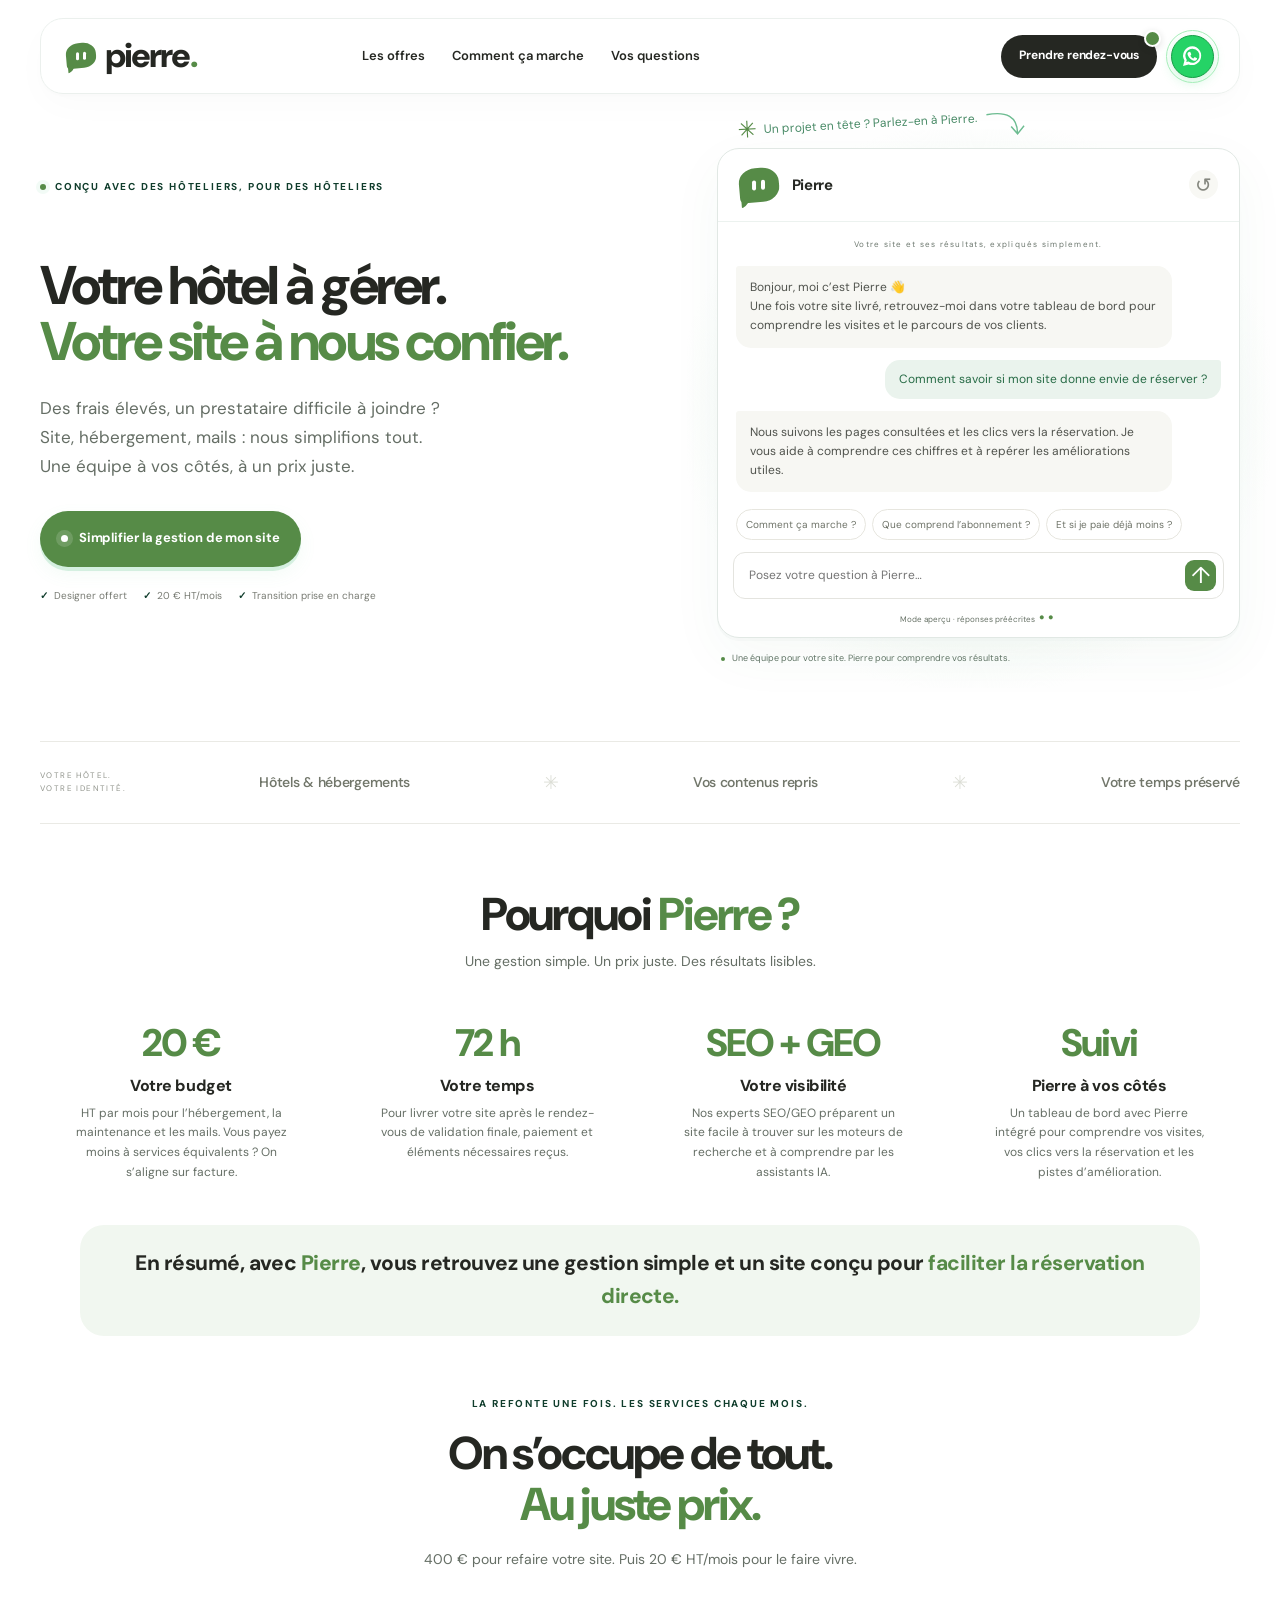
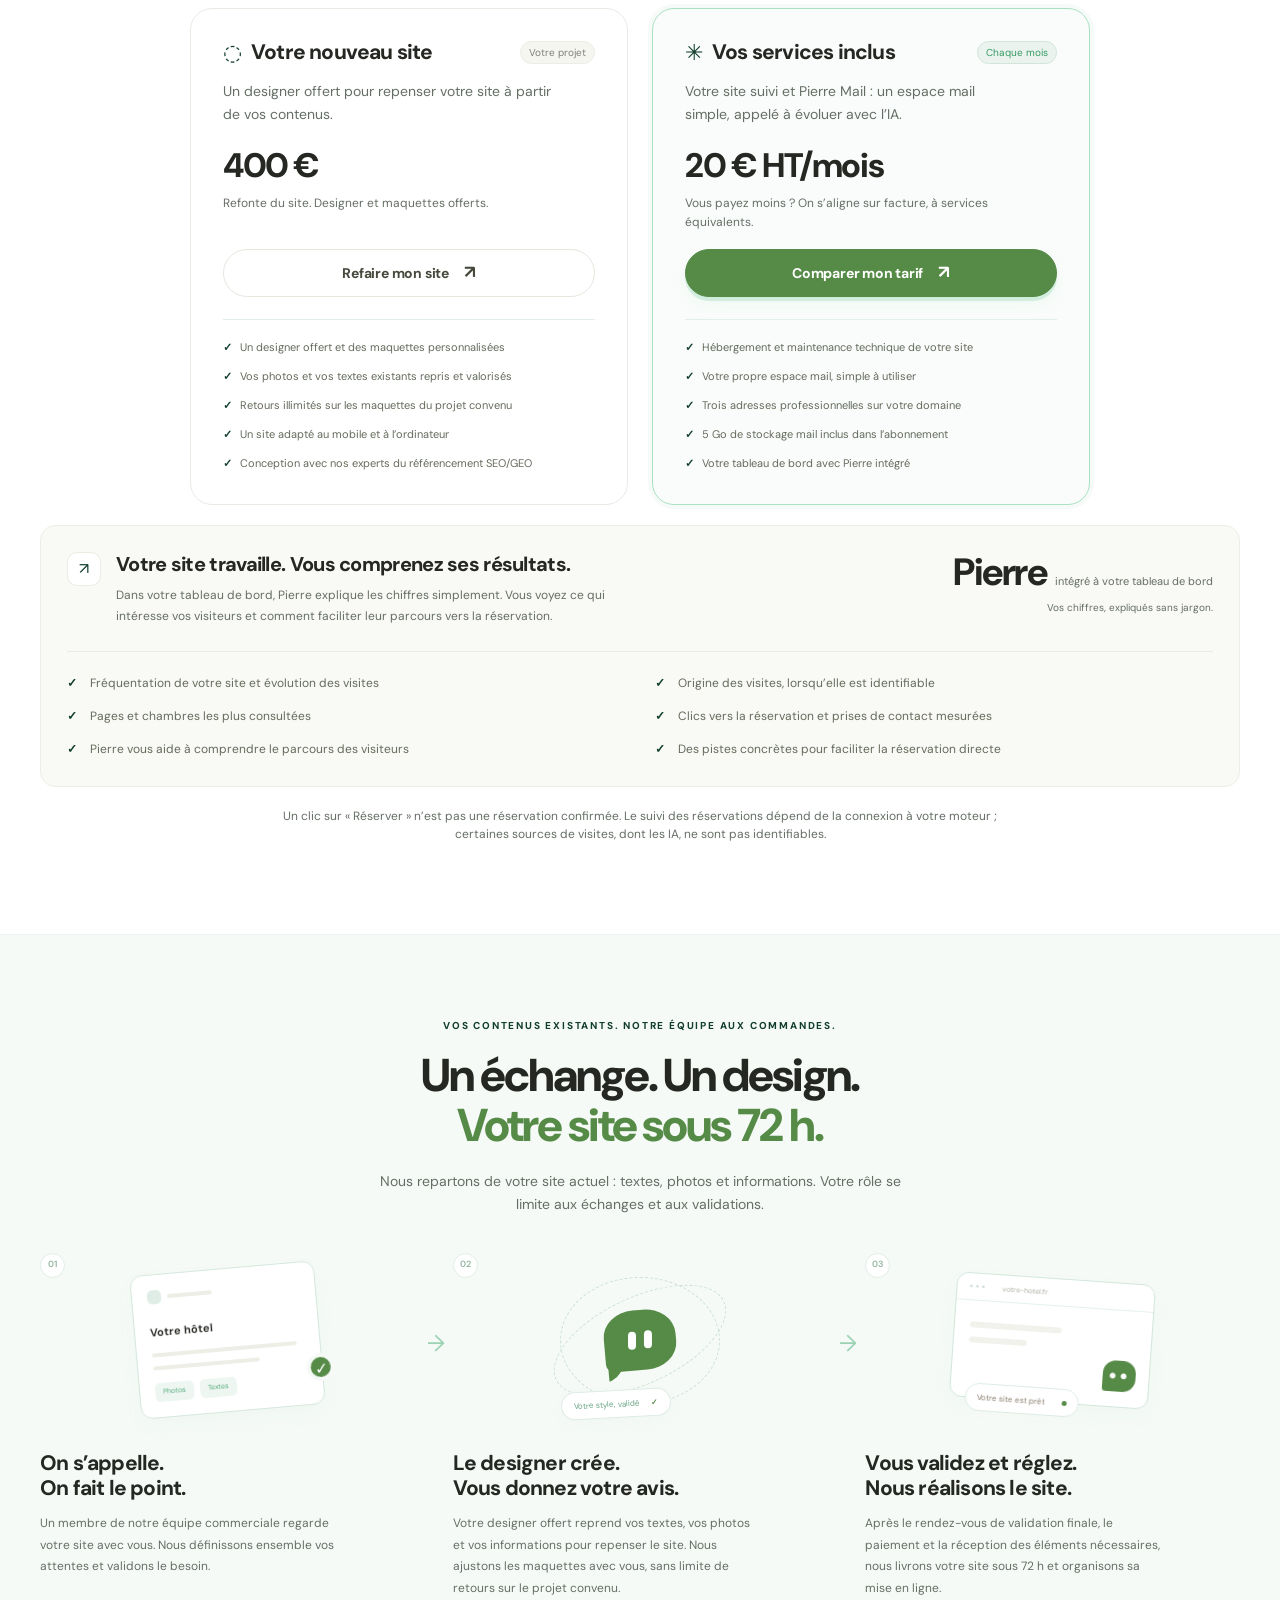
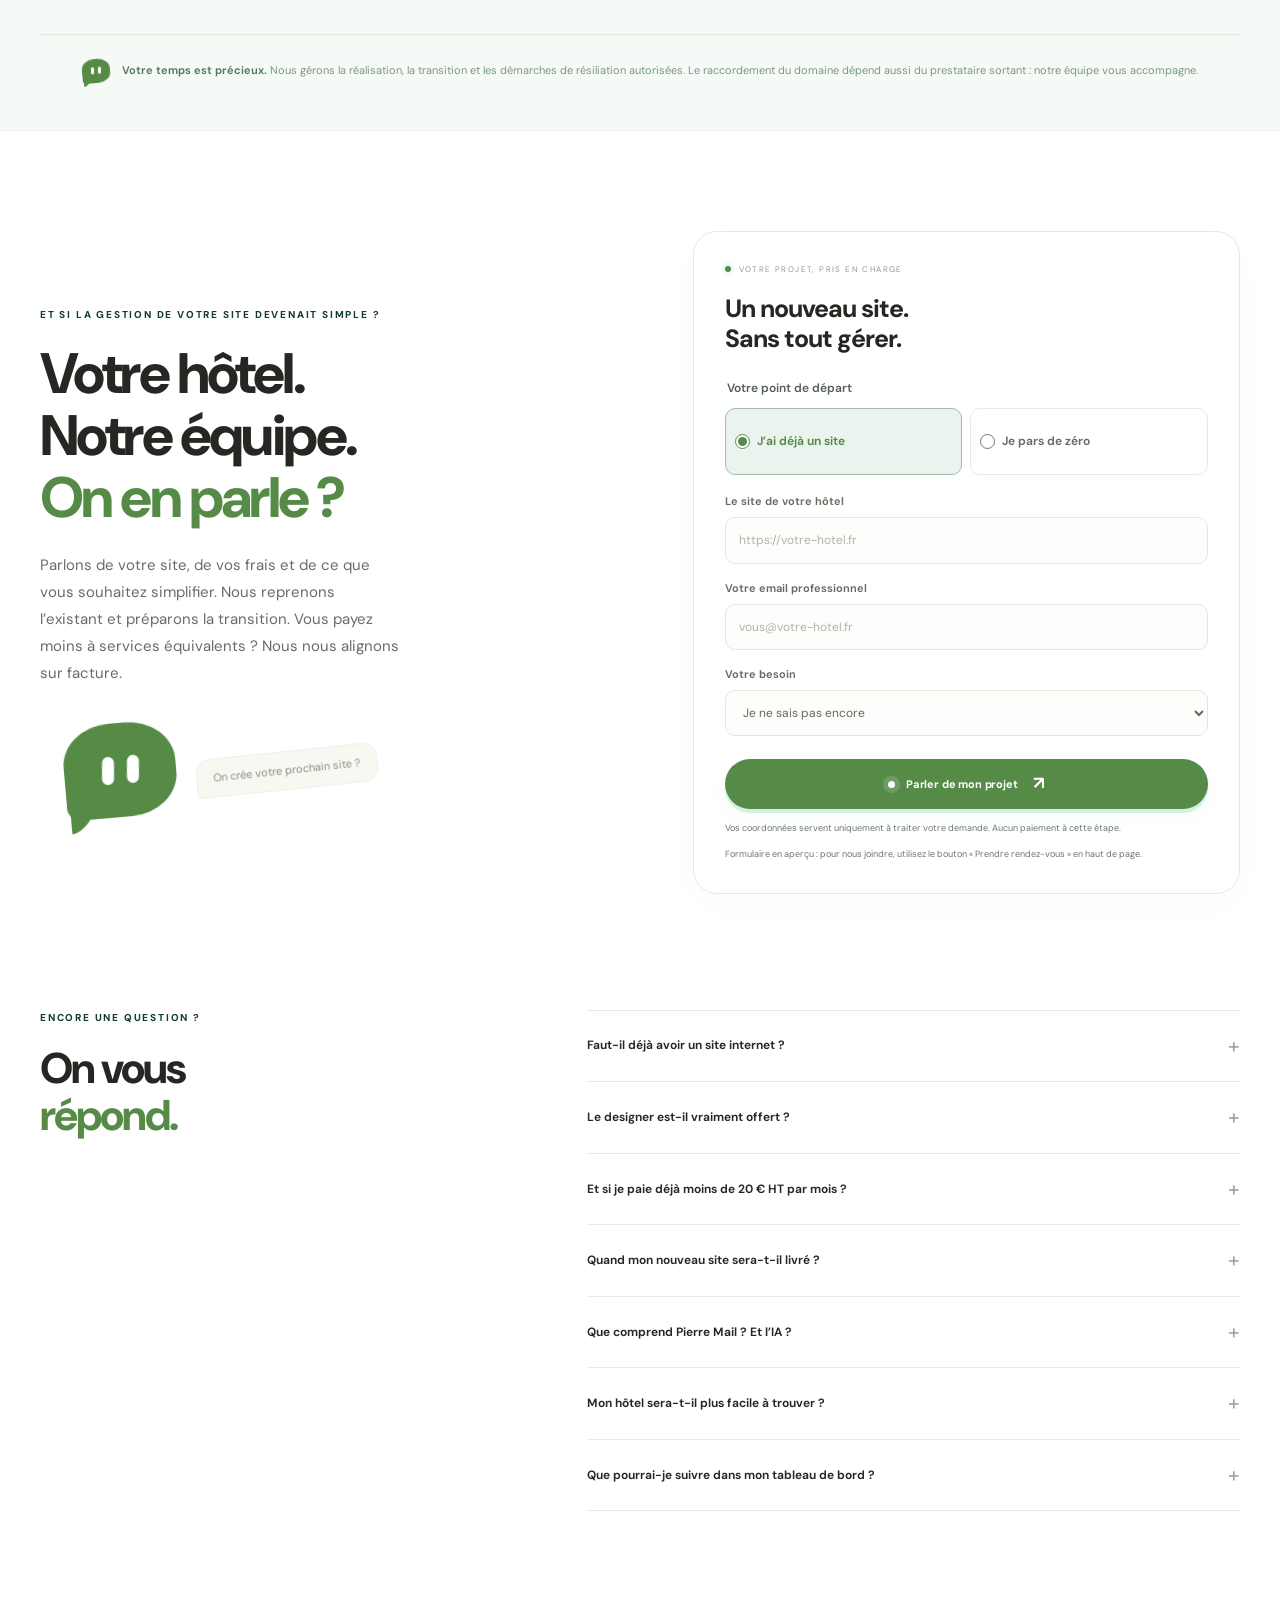
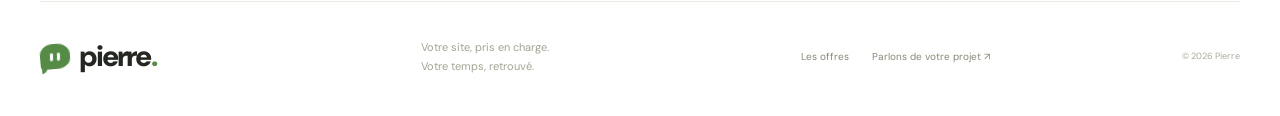
==== commit a88b903e: "Rename index-v2.html to index.html" ====
--- a/index.html
+++ b/index.html
@@ -4,16 +4,16 @@
 <head>
 <meta charset="utf-8"/>
 <meta content="width=device-width, initial-scale=1" name="viewport"/>
-<title>Pierre — Votre nouveau site pour 400 €, designer offert.</title>
-<meta content="Refonte de votre site hôtelier pour 400 €, designer offert. Hébergement, maintenance et messagerie professionnelle à 20 € HT/mois. Si vous payez moins à services équivalents, nous nous alignons." name="description"/>
+<title>Pierre — Votre hôtel à gérer. Votre site à nous confier.</title>
+<meta content="Conçu avec des hôteliers : site refait pour vous, designer offert, hébergement, maintenance, Pierre Mail et suivi avec Pierre. Refonte à 400 €, puis 20 € HT/mois." name="description"/>
 <meta content="#174c38" name="theme-color"/>
 <meta content="index,follow,max-image-preview:large" name="robots"/>
 <!-- Contenu révisé ; vérifier les modalités commerciales avant publication. -->
 <link href="https://pierre-ai.fr/" rel="canonical"/>
 <meta content="website" property="og:type"/>
 <meta content="fr_FR" property="og:locale"/>
-<meta content="Votre nouveau site pour 400 €. Le designer ? On vous l’offre." property="og:title"/>
-<meta content="Votre site refait pour vous, à partir de vos textes et photos. Designer offert, messagerie professionnelle et transition prise en charge." property="og:description"/>
+<meta content="Votre hôtel à gérer. Votre site à nous confier." property="og:title"/>
+<meta content="Une équipe pour votre site, votre hébergement et vos mails. Designer offert, contenus repris et tableau de bord avec Pierre pour comprendre votre trafic." property="og:description"/>
 <meta content="https://pierre-ai.fr/" property="og:url"/>
 <meta content="https://pierre-ai.fr/og-image.svg" property="og:image"/>
 <meta content="summary_large_image" name="twitter:card"/>
@@ -62,32 +62,32 @@
 <main id="contenu">
 <section class="hero wrap" id="accueil">
 <div class="hero-copy">
-<p class="eyebrow"><span class="status-dot"></span> VOTRE NOUVEAU SITE, SANS VOUS EN OCCUPER</p>
-<h1><br/>Votre nouveau site pour 400 €.<br/><span>Le designer ? On vous l’offre.</span></h1>
-<p class="hero-description">Vos textes, vos photos. Un nouveau design.<br/>Vous validez les maquettes. <br class="desktop-break"/> Nous nous occupons du reste.</p>
-<a class="button primary hero-cta" href="#demande"><span class="button-dot"></span>Parlons de votre hôtel</a>
-<div class="hero-facts"><span><b>✓</b> Designer offert</span><span><b>✓</b> 20 € HT/mois</span><span><b>✓</b> Vos contenus conservés</span></div>
+<p class="eyebrow"><span class="status-dot"></span> CONÇU AVEC DES HÔTELIERS, POUR DES HÔTELIERS</p>
+<h1><br/>Votre hôtel à gérer.<br/><span>Votre site à nous confier.</span></h1>
+<p class="hero-description">Des frais élevés, un prestataire difficile à joindre ?<br/>Site, hébergement, mails : nous simplifions tout. <br class="desktop-break"/> Une équipe à vos côtés, à un prix juste.</p>
+<a class="button primary hero-cta" href="#demande"><span class="button-dot"></span>Simplifier la gestion de mon site</a>
+<div class="hero-facts"><span><b>✓</b> Designer offert</span><span><b>✓</b> 20 € HT/mois</span><span><b>✓</b> Transition prise en charge</span></div>
 </div>
 <div class="hero-demo">
 <div class="demo-caption"><span aria-hidden="true" class="little-spark">✳</span> Un projet en tête ? Parlez-en à Pierre. <svg aria-hidden="true" viewbox="0 0 50 35"><path d="M2 5Q38 0 37 28M30 20l7 9 8-9"></path></svg></div>
 <div class="chat" id="chat">
 <div class="chat-header"><span aria-hidden="true" class="mascot"><i></i><i></i></span><div><strong>Pierre</strong></div><button aria-label="Recommencer la conversation" class="icon-button" id="reset-chat" title="Recommencer la conversation" type="button">↺</button></div>
-<div aria-label="Conversation avec Pierre" aria-live="polite" aria-relevant="additions" class="chat-messages" id="messages" role="log"><p class="chat-context">Votre nouveau site commence par un échange.</p>
-<div class="message bot"><p>Bonjour, moi c’est Pierre 👋<br/>Un nouveau site pour votre hôtel ? Notre équipe reprend vos contenus et un designer prépare vos maquettes, sans supplément.</p></div>
-<div class="message visitor"><p>Je peux garder les photos de mon site actuel ?</p></div>
-<div class="message bot initial-answer"><p>Oui ! Le designer s’appuie sur vos textes et vos photos pour repenser votre site. Vous donnez votre avis, nous faisons les ajustements.</p></div></div>
+<div aria-label="Conversation avec Pierre" aria-live="polite" aria-relevant="additions" class="chat-messages" id="messages" role="log"><p class="chat-context">Votre site et ses résultats, expliqués simplement.</p>
+<div class="message bot"><p>Bonjour, moi c’est Pierre 👋<br/>Une fois votre site livré, retrouvez-moi dans votre tableau de bord pour comprendre les visites et le parcours de vos clients.</p></div>
+<div class="message visitor"><p>Comment savoir si mon site donne envie de réserver ?</p></div>
+<div class="message bot initial-answer"><p>Nous suivons les pages consultées et les clics vers la réservation. Je vous aide à comprendre ces chiffres et à repérer les améliorations utiles.</p></div></div>
 <div aria-label="Suggestions de questions" class="suggestions"><button data-question="Comment ça marche ?" type="button">Comment ça marche ?</button><button data-question="Que comprend l’abonnement ?" type="button">Que comprend l’abonnement ?</button><button data-question="Et si je paie déjà moins ?" type="button">Et si je paie déjà moins ?</button></div>
 <form class="chat-form" id="chat-form"><label class="sr-only" for="chat-input">Votre question à Pierre</label><input autocomplete="off" id="chat-input" maxlength="600" placeholder="Posez votre question à Pierre…" required=""/><button aria-label="Envoyer ma question" type="submit">↑</button></form>
 <div class="chat-footer"><span id="chat-mode">Mode aperçu · réponses préécrites</span> <span aria-hidden="true" class="mini-eyes">••</span></div>
 </div>
-<div class="demo-under"><span class="status-dot"></span> Une équipe à vos côtés. Aucun site à remplir vous-même.</div>
+<div class="demo-under"><span class="status-dot"></span> Une équipe pour votre site. Pierre pour comprendre vos résultats.</div>
 </div>
 </section>
 <div class="audience wrap"><span>VOTRE HÔTEL.<br/>VOTRE IDENTITÉ.</span><div>Hôtels & hébergements</div><i>✳</i><div>Vos contenus repris</div><i>✳</i><div>Votre temps préservé</div></div>
 <section class="why-pierre wrap" id="pourquoi-pierre">
   <div class="why-heading reveal">
     <h2>Pourquoi <span>Pierre ?</span></h2>
-    <p>Un beau site. Moins de frais. Aucun chantier à gérer.</p>
+    <p>Une gestion simple. Un prix juste. Des résultats lisibles.</p>
   </div>
   <div class="why-stats reveal">
     <div class="why-stat">
@@ -106,40 +106,40 @@
       <p>Nos experts SEO/GEO préparent un site facile à trouver sur les moteurs de recherche et à comprendre par les assistants IA.</p>
     </div>
     <div class="why-stat">
-      <strong>Mail</strong>
-      <h3>Votre espace mail</h3>
-      <p>Trois adresses professionnelles, un webmail simple et 5 Go inclus. Des fonctions IA sont prévues pour la suite, sans date annoncée.</p>
+      <strong>Suivi</strong>
+      <h3>Pierre à vos côtés</h3>
+      <p>Un tableau de bord avec Pierre intégré pour comprendre vos visites, vos clics vers la réservation et les pistes d’amélioration.</p>
     </div>
   </div>
   <div class="why-conclusion reveal" style="background:#f1f7f0;border-radius:24px;padding:22px 28px;margin:42px auto 0;max-width:1120px;text-align:center;">
     <p style="color:#252722;font-size:clamp(15px,2vw,21px);font-weight:750;line-height:1.6;letter-spacing:-.025em;">
-      En résumé, avec <span style="color:var(--forest);font-weight:850;">Pierre</span>, vous gardez votre temps : notre équipe conçoit un parcours clair et fluide pour <span style="color:var(--forest);">faciliter la réservation directe.</span>
+      En résumé, avec <span style="color:var(--forest);font-weight:850;">Pierre</span>, vous retrouvez une gestion simple et un site conçu pour <span style="color:var(--forest);">faciliter la réservation directe.</span>
     </p>
   </div>
 </section>
 <section class="section offers wrap" id="offres">
-<div class="section-heading reveal"><p class="eyebrow">LA REFONTE UNE FOIS. LES SERVICES CHAQUE MOIS.</p><h2>Un nouveau site.<br/><span>Des frais allégés.</span></h2><p>400 € pour refaire votre site. Puis 20 € HT/mois pour le faire vivre.</p></div>
+<div class="section-heading reveal"><p class="eyebrow">LA REFONTE UNE FOIS. LES SERVICES CHAQUE MOIS.</p><h2>On s’occupe de tout.<br/><span>Au juste prix.</span></h2><p>400 € pour refaire votre site. Puis 20 € HT/mois pour le faire vivre.</p></div>
 <div class="pricing-grid pierre-pricing">
 <article class="price-card reveal"><div class="plan-top"><span aria-hidden="true" class="plan-symbol">◌</span><h3>Votre nouveau site</h3><span class="plan-tag">Votre projet</span></div><p>Un designer offert pour repenser votre site à partir de vos contenus.</p><div class="price"><strong>400 €</strong></div><div class="season-detail">Refonte du site. Designer et maquettes offerts.</div><a class="button plan-button" data-plan="achat" href="#demande">Refaire mon site <span aria-hidden="true">↗</span></a><ul><li>Un designer offert et des maquettes personnalisées</li><li>Vos photos et vos textes existants repris et valorisés</li><li>Retours illimités sur les maquettes du projet convenu</li><li>Un site adapté au mobile et à l’ordinateur</li><li>Conception avec nos experts du référencement SEO/GEO</li></ul></article>
-<article class="price-card featured reveal"><div class="plan-top"><span aria-hidden="true" class="plan-symbol">✳</span><h3>Vos services inclus</h3><span class="plan-tag">Chaque mois</span></div><p>Votre site suivi et Pierre Mail : un espace mail simple, appelé à évoluer avec l’IA.</p><div class="price"><strong>20 € HT/mois</strong></div><div class="season-detail">Vous payez moins ? On s’aligne sur facture, à services équivalents.</div><a class="button primary plan-button" data-plan="location" href="#demande">Comparer mon tarif <span aria-hidden="true">↗</span></a><ul><li>Hébergement et maintenance technique de votre site</li><li>Votre propre espace mail, simple à utiliser</li><li>Trois adresses professionnelles sur votre domaine</li><li>5 Go de stockage mail inclus dans l’abonnement</li><li>Accès à votre tableau de bord de suivi</li></ul></article>
+<article class="price-card featured reveal"><div class="plan-top"><span aria-hidden="true" class="plan-symbol">✳</span><h3>Vos services inclus</h3><span class="plan-tag">Chaque mois</span></div><p>Votre site suivi et Pierre Mail : un espace mail simple, appelé à évoluer avec l’IA.</p><div class="price"><strong>20 € HT/mois</strong></div><div class="season-detail">Vous payez moins ? On s’aligne sur facture, à services équivalents.</div><a class="button primary plan-button" data-plan="location" href="#demande">Comparer mon tarif <span aria-hidden="true">↗</span></a><ul><li>Hébergement et maintenance technique de votre site</li><li>Votre propre espace mail, simple à utiliser</li><li>Trois adresses professionnelles sur votre domaine</li><li>5 Go de stockage mail inclus dans l’abonnement</li><li>Votre tableau de bord avec Pierre intégré</li></ul></article>
 </div>
-<div class="setup-strip setup-strip--detailed reveal"><div class="setup-strip__intro"><span aria-hidden="true" class="setup-icon">↗</span><div class="setup-strip__copy"><h3>Votre ancien site est notre point de départ.</h3><p>Nous reprenons vos textes, vos photos et vos informations. Le designer leur donne une nouvelle présentation : vous n’avez rien à reconstruire.</p></div></div><div class="setup-strip__price"><p><strong>Offert</strong><span>votre designer et vos maquettes</span></p><span class="setup-strip__once">Un nouveau design, sans supplément.</span></div><ul class="setup-strip__services" role="list"><li><span aria-hidden="true" class="setup-strip__check">✓</span><span>Reprise de vos textes, photos et informations existants</span></li><li><span aria-hidden="true" class="setup-strip__check">✓</span><span>Maquettes réalisées pour vous par un designer</span></li><li><span aria-hidden="true" class="setup-strip__check">✓</span><span>Navigation claire, du premier clic à la réservation</span></li><li><span aria-hidden="true" class="setup-strip__check">✓</span><span>Des contenus organisés et améliorés par notre équipe</span></li><li><span aria-hidden="true" class="setup-strip__check">✓</span><span>Transition coordonnée et résiliations sur votre mandat</span></li><li><span aria-hidden="true" class="setup-strip__check">✓</span><span>Validation de votre site avant sa mise en ligne</span></li></ul></div><p class="launch-note">67 % des répondants à l’étude Booking.com de 2025 avaient déjà utilisé l’IA dans un contexte de voyage. Être découvert compte ; donner envie de réserver sur votre site aussi.</p></section>
+<div class="setup-strip setup-strip--detailed reveal"><div class="setup-strip__intro"><span aria-hidden="true" class="setup-icon">↗</span><div class="setup-strip__copy"><h3>Votre site travaille. Vous comprenez ses résultats.</h3><p>Dans votre tableau de bord, Pierre explique les chiffres simplement. Vous voyez ce qui intéresse vos visiteurs et comment faciliter leur parcours vers la réservation.</p></div></div><div class="setup-strip__price"><p><strong>Pierre</strong><span>intégré à votre tableau de bord</span></p><span class="setup-strip__once">Vos chiffres, expliqués sans jargon.</span></div><ul class="setup-strip__services" role="list"><li><span aria-hidden="true" class="setup-strip__check">✓</span><span>Fréquentation de votre site et évolution des visites</span></li><li><span aria-hidden="true" class="setup-strip__check">✓</span><span>Origine des visites, lorsqu’elle est identifiable</span></li><li><span aria-hidden="true" class="setup-strip__check">✓</span><span>Pages et chambres les plus consultées</span></li><li><span aria-hidden="true" class="setup-strip__check">✓</span><span>Clics vers la réservation et prises de contact mesurées</span></li><li><span aria-hidden="true" class="setup-strip__check">✓</span><span>Pierre vous aide à comprendre le parcours des visiteurs</span></li><li><span aria-hidden="true" class="setup-strip__check">✓</span><span>Des pistes concrètes pour faciliter la réservation directe</span></li></ul></div><p class="launch-note">Un clic sur « Réserver » n’est pas une réservation confirmée. Le suivi des réservations dépend de la connexion à votre moteur ; certaines sources de visites, dont les IA, ne sont pas identifiables.</p></section>
 <section class="method-section" id="methode"><div class="wrap">
-<div class="section-heading reveal"><p class="eyebrow">VOUS VALIDEZ. NOTRE ÉQUIPE S’OCCUPE DU RESTE.</p><h2>Un échange. Un design.<br/><span>Votre site sous 72 h.</span></h2><p>Le temps de quelques échanges et validations. Aucun outil à apprendre, aucune page à remplir vous-même.</p></div>
+<div class="section-heading reveal"><p class="eyebrow">VOS CONTENUS EXISTANTS. NOTRE ÉQUIPE AUX COMMANDES.</p><h2>Un échange. Un design.<br/><span>Votre site sous 72 h.</span></h2><p>Nous repartons de votre site actuel : textes, photos et informations. Votre rôle se limite aux échanges et aux validations.</p></div>
 <div class="process">
 <article class="process-step reveal"><div class="step-art"><span class="step-label">01</span><div class="document-art"><div class="doc-top"><span></span><i></i></div><b>Votre hôtel</b><i class="doc-line"></i><i class="doc-line short"></i><div class="doc-tags"><span>Photos</span><span>Textes</span></div><span class="doc-check">✓</span></div></div><h3>On s’appelle.<br/>On fait le point.</h3><p>Un membre de notre équipe commerciale regarde votre site avec vous. Nous définissons ensemble vos attentes et validons le besoin.</p></article>
-<article class="process-step reveal"><div class="step-art"><span class="step-label">02</span><div class="training-art"><span class="orbit-one"></span><span class="orbit-two"></span><span aria-hidden="true" class="mascot large"><i></i><i></i></span><span class="training-chip">Votre style, validé <b>✓</b></span></div></div><h3>Le designer crée.<br/>Vous donnez votre avis.</h3><p>Votre designer offert reprend les contenus existants et prépare les maquettes. Nous ajustons avec vous, sans limite de retours sur le projet convenu.</p></article>
+<article class="process-step reveal"><div class="step-art"><span class="step-label">02</span><div class="training-art"><span class="orbit-one"></span><span class="orbit-two"></span><span aria-hidden="true" class="mascot large"><i></i><i></i></span><span class="training-chip">Votre style, validé <b>✓</b></span></div></div><h3>Le designer crée.<br/>Vous donnez votre avis.</h3><p>Votre designer offert reprend vos textes, vos photos et vos informations pour repenser le site. Nous ajustons les maquettes avec vous, sans limite de retours sur le projet convenu.</p></article>
 <article class="process-step reveal"><div class="step-art"><span class="step-label">03</span><div class="site-art"><div class="site-bar">••• <span>votre-hotel.fr</span></div><div class="site-lines"><i></i><i></i></div><span class="site-bubble"><span class="mini-eyes">••</span></span><span class="site-online">Votre site est prêt <i></i></span></div></div><h3>Vous validez et réglez.<br/>Nous réalisons le site.</h3><p>Après le rendez-vous de validation finale, le paiement et la réception des éléments nécessaires, nous livrons votre site sous 72 h et organisons sa mise en ligne.</p></article>
 </div>
-<div class="human-note reveal"><span aria-hidden="true" class="mascot tiny"><i></i><i></i></span><p><strong>Votre temps est précieux.</strong> Nous gérons la réalisation et la transition. Le raccordement du domaine dépend aussi du prestataire sortant. Notre équipe vous accompagne.</p></div>
+<div class="human-note reveal"><span aria-hidden="true" class="mascot tiny"><i></i><i></i></span><p><strong>Votre temps est précieux.</strong> Nous gérons la réalisation, la transition et les démarches de résiliation autorisées. Le raccordement du domaine dépend aussi du prestataire sortant : notre équipe vous accompagne.</p></div>
 </div></section>
-<section class="request-section wrap" id="demande"><div class="request-copy reveal"><p class="eyebrow">ET SI VOTRE NOUVEAU SITE COMMENÇAIT ICI ?</p><h2>Votre hôtel.<br/>Notre équipe.<br/><span>On en parle ?</span></h2><p>Partagez votre site et vos attentes. Nous étudions votre projet et votre tarif actuel. Si vous payez moins à services équivalents, nous nous alignons sur facture.</p><div class="request-mascot"><span aria-hidden="true" class="mascot giant"><i></i><i></i></span><span class="speech-note">On crée votre prochain site ?</span></div></div>
+<section class="request-section wrap" id="demande"><div class="request-copy reveal"><p class="eyebrow">ET SI LA GESTION DE VOTRE SITE DEVENAIT SIMPLE ?</p><h2>Votre hôtel.<br/>Notre équipe.<br/><span>On en parle ?</span></h2><p>Parlons de votre site, de vos frais et de ce que vous souhaitez simplifier. Nous reprenons l’existant et préparons la transition. Vous payez moins à services équivalents ? Nous nous alignons sur facture.</p><div class="request-mascot"><span aria-hidden="true" class="mascot giant"><i></i><i></i></span><span class="speech-note">On crée votre prochain site ?</span></div></div>
 <div class="request-card reveal"><div class="form-heading"><span class="status-dot"></span> VOTRE PROJET, PRIS EN CHARGE</div><h3>Un nouveau site.<br/>Sans tout gérer.</h3><form id="request-form"><fieldset class="project-origin"><legend>Votre point de départ</legend><div class="origin-options"><label><input checked="" name="origin" type="radio" value="existing"/> J’ai déjà un site</label><label><input name="origin" type="radio" value="new"/> Je pars de zéro</label></div></fieldset><div id="website-field"><label for="site-url">Le site de votre hôtel</label><input id="site-url" maxlength="500" name="website" placeholder="https://votre-hotel.fr" required="" type="url"/></div><p class="new-project-note" hidden="" id="new-project-note">Nous ferons le point ensemble sur vos contenus et les informations nécessaires à la création de votre site.</p><label for="contact-email">Votre email professionnel</label><input id="contact-email" maxlength="254" name="email" placeholder="vous@votre-hotel.fr" required="" type="email"/><label for="plan-choice">Votre besoin</label><select id="plan-choice" name="plan"><option value="indecis">Je ne sais pas encore</option><option value="achat">Refaire mon site — 400 €</option><option value="location">Comparer mes frais — 20 € HT/mois</option></select><div aria-hidden="true" class="honeypot"><label for="company-fax">Fax</label><input autocomplete="off" id="company-fax" name="fax" tabindex="-1"/></div><button class="button primary request-submit" type="submit"><span class="button-dot"></span>Parler de mon projet <span aria-hidden="true">↗</span></button><p class="form-note">Vos coordonnées servent uniquement à traiter votre demande. Aucun paiement à cette étape.</p><p class="form-note" id="demo-mode">Formulaire en aperçu : pour nous joindre, utilisez le bouton « Prendre rendez-vous » en haut de page.</p><p aria-live="polite" class="form-status" id="form-status" role="status"></p></form></div></section>
-<section class="faq-section wrap" id="faq"><div class="reveal"><p class="eyebrow">ENCORE UNE QUESTION ?</p><h2>On vous<br/><span>répond.</span></h2></div><div class="faq-list reveal"><details><summary>Faut-il déjà avoir un site internet ? <span>+</span></summary><p>Nous pouvons refaire votre site existant ou créer celui de votre hôtel. Si vous avez déjà un site, nous reprenons les textes, les photos et les informations utiles que vous êtes autorisé à utiliser. Vous n’avez pas à tout préparer à nouveau.</p></details><details><summary>Le designer est-il vraiment offert ? <span>+</span></summary><p>Oui. Pour la refonte à 400 €, nous vous offrons l’accompagnement du designer et la préparation des maquettes. Il s’appuie sur votre site actuel. Les allers-retours sur les maquettes du projet convenu sont illimités avant leur validation finale.</p></details><details><summary>Et si je paie déjà moins de 20 € HT par mois ? <span>+</span></summary><p>Présentez-nous votre facture actuelle : si vous payez moins à services équivalents, nous nous alignons sur ce tarif. Les prestations comparées et les modalités d’alignement sont précisées avant votre engagement.</p></details><details><summary>Quand mon nouveau site sera-t-il livré ? <span>+</span></summary><p>Sous 72 heures après le rendez-vous de validation finale, une fois les maquettes validées, le paiement effectué et les éléments nécessaires reçus. La bascule du nom de domaine peut nécessiter un délai supplémentaire selon votre prestataire actuel.</p></details><details><summary>Que comprend Pierre Mail ? Et l’IA ? <span>+</span></summary><p>Votre propre espace mail, simple à utiliser, trois adresses professionnelles liées à votre domaine et 5 Go de stockage mail inclus. Des fonctions IA sont prévues pour faciliter la gestion de vos messages ; elles ne sont pas encore disponibles et aucune date n’est annoncée. Nous coordonnons aussi les résiliations des prestations remplacées, avec votre autorisation et selon vos contrats.</p></details><details><summary>Mon hôtel sera-t-il plus facile à trouver ? <span>+</span></summary><p>Nos sites sont conçus avec des experts SEO/GEO pour présenter clairement votre hôtel aux moteurs de recherche et aux assistants IA. Le designer prépare un parcours fluide pour vos visiteurs. Nous ne garantissons ni position sur Google, ni recommandation par une IA, ni volume de réservations.</p></details><details><summary>Que pourrai-je suivre dans mon tableau de bord ? <span>+</span></summary><p>L’espace de suivi est prévu pour présenter la fréquentation, les pages consultées, les sources de visites identifiables et les clics vers votre moteur de réservation. Son contenu sera précisé avant souscription. Un clic n’est pas une réservation confirmée ; toutes les visites issues d’une IA ne sont pas identifiables.</p></details></div></section>
+<section class="faq-section wrap" id="faq"><div class="reveal"><p class="eyebrow">ENCORE UNE QUESTION ?</p><h2>On vous<br/><span>répond.</span></h2></div><div class="faq-list reveal"><details><summary>Faut-il déjà avoir un site internet ? <span>+</span></summary><p>Nous pouvons refaire votre site existant ou créer celui de votre hôtel. Si vous avez déjà un site, nous reprenons les textes, les photos et les informations utiles que vous êtes autorisé à utiliser. Vous n’avez pas à tout préparer à nouveau.</p></details><details><summary>Le designer est-il vraiment offert ? <span>+</span></summary><p>Oui. Pour la refonte à 400 €, nous vous offrons l’accompagnement du designer et la préparation des maquettes. Il s’appuie sur votre site actuel. Les allers-retours sur les maquettes du projet convenu sont illimités avant leur validation finale.</p></details><details><summary>Et si je paie déjà moins de 20 € HT par mois ? <span>+</span></summary><p>Présentez-nous votre facture actuelle : si vous payez moins à services équivalents, nous nous alignons sur ce tarif. Les prestations comparées et les modalités d’alignement sont précisées avant votre engagement.</p></details><details><summary>Quand mon nouveau site sera-t-il livré ? <span>+</span></summary><p>Sous 72 heures après le rendez-vous de validation finale, une fois les maquettes validées, le paiement effectué et les éléments nécessaires reçus. La bascule du nom de domaine peut nécessiter un délai supplémentaire selon votre prestataire actuel.</p></details><details><summary>Que comprend Pierre Mail ? Et l’IA ? <span>+</span></summary><p>Votre propre espace mail, simple à utiliser, trois adresses professionnelles liées à votre domaine et 5 Go de stockage mail inclus. Des fonctions IA sont prévues pour faciliter la gestion de vos messages ; elles ne sont pas encore disponibles et aucune date n’est annoncée. Nous coordonnons aussi les résiliations des prestations remplacées, avec votre autorisation et selon vos contrats.</p></details><details><summary>Mon hôtel sera-t-il plus facile à trouver ? <span>+</span></summary><p>Nos sites sont conçus avec des experts SEO/GEO pour présenter clairement votre hôtel aux moteurs de recherche et aux assistants IA. Le designer prépare un parcours fluide pour vos visiteurs. Nous ne garantissons ni position sur Google, ni recommandation par une IA, ni volume de réservations.</p></details><details><summary>Que pourrai-je suivre dans mon tableau de bord ? <span>+</span></summary><p>Votre tableau de bord rassemble les visites, les pages consultées, les sources identifiables et les clics vers la réservation. Pierre y est intégré pour expliquer les chiffres et suggérer des améliorations. Les réservations confirmées et leur taux de conversion ne sont mesurables que si le moteur transmet ces données. Certaines sources, notamment les IA, peuvent ne pas être identifiables.</p></details></div></section>
 </main>
-<footer class="footer wrap"><a aria-label="Pierre, accueil" class="logo" href="#accueil"><span aria-hidden="true" class="mascot small"><i></i><i></i></span>pierre<span class="logo-dot">.</span></a><p>Le site pour Pierre.<br/>Le temps retrouvé pour vous.</p><div><a href="#offres">Les offres</a><a href="#demande">Parlons de votre projet ↗</a></div><small>© 2026 Pierre</small></footer>
+<footer class="footer wrap"><a aria-label="Pierre, accueil" class="logo" href="#accueil"><span aria-hidden="true" class="mascot small"><i></i><i></i></span>pierre<span class="logo-dot">.</span></a><p>Votre site, pris en charge.<br/>Votre temps, retrouvé.</p><div><a href="#offres">Les offres</a><a href="#demande">Parlons de votre projet ↗</a></div><small>© 2026 Pierre</small></footer>
 
 
 
 <script src="config.js"></script><script src="script.js"></script></body>
-</html>+</html>
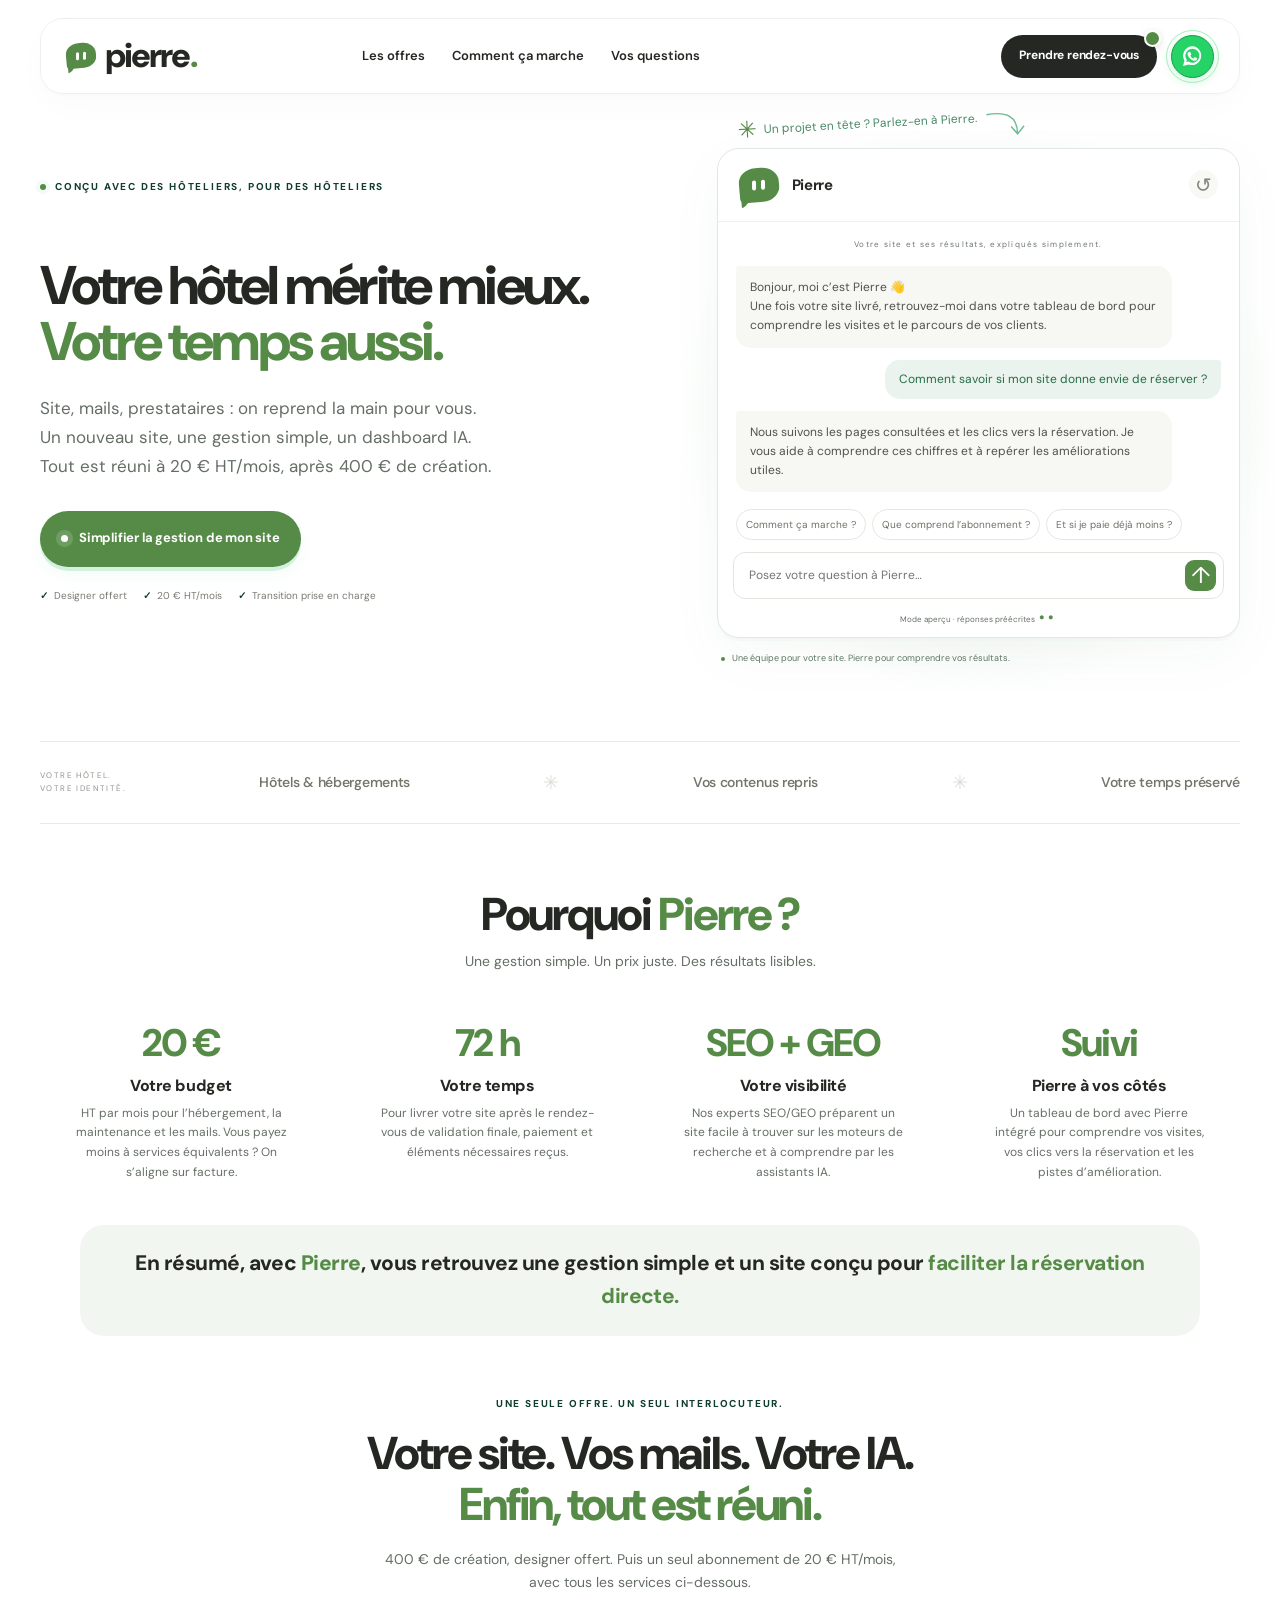
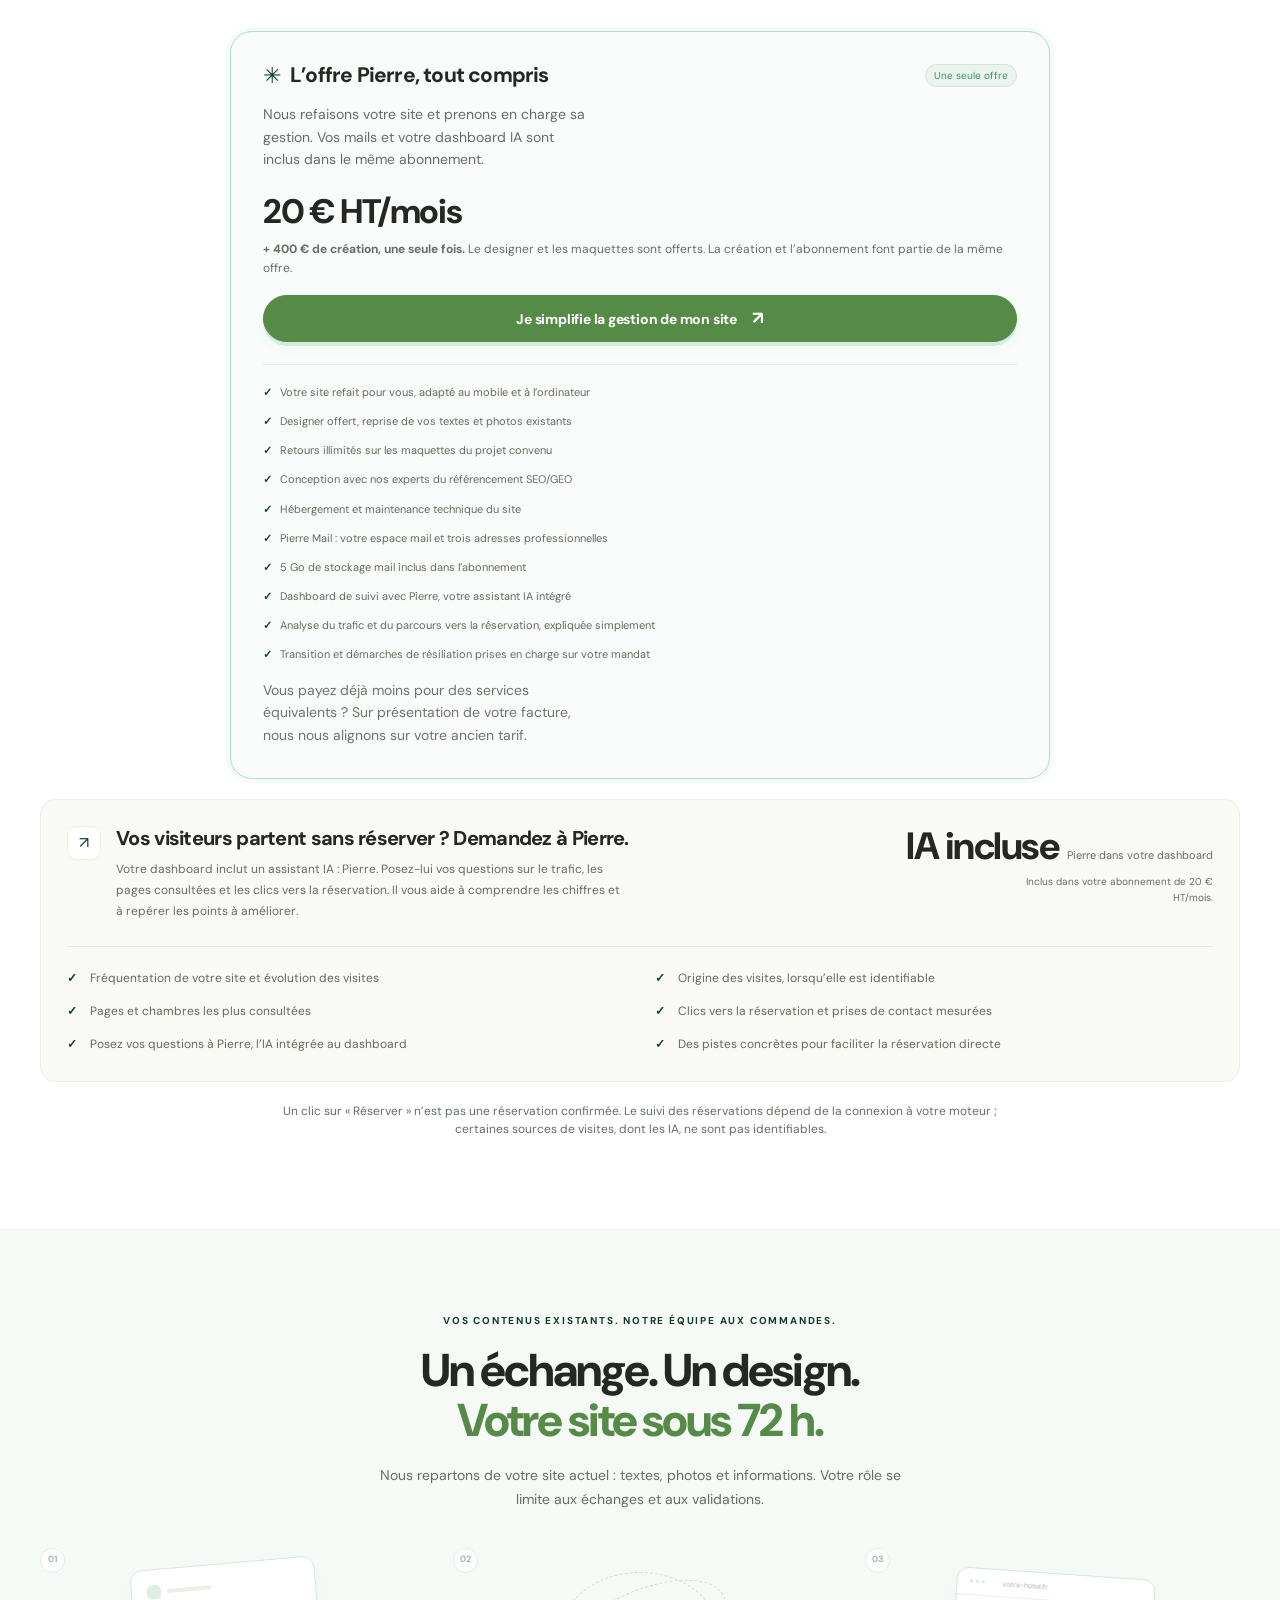
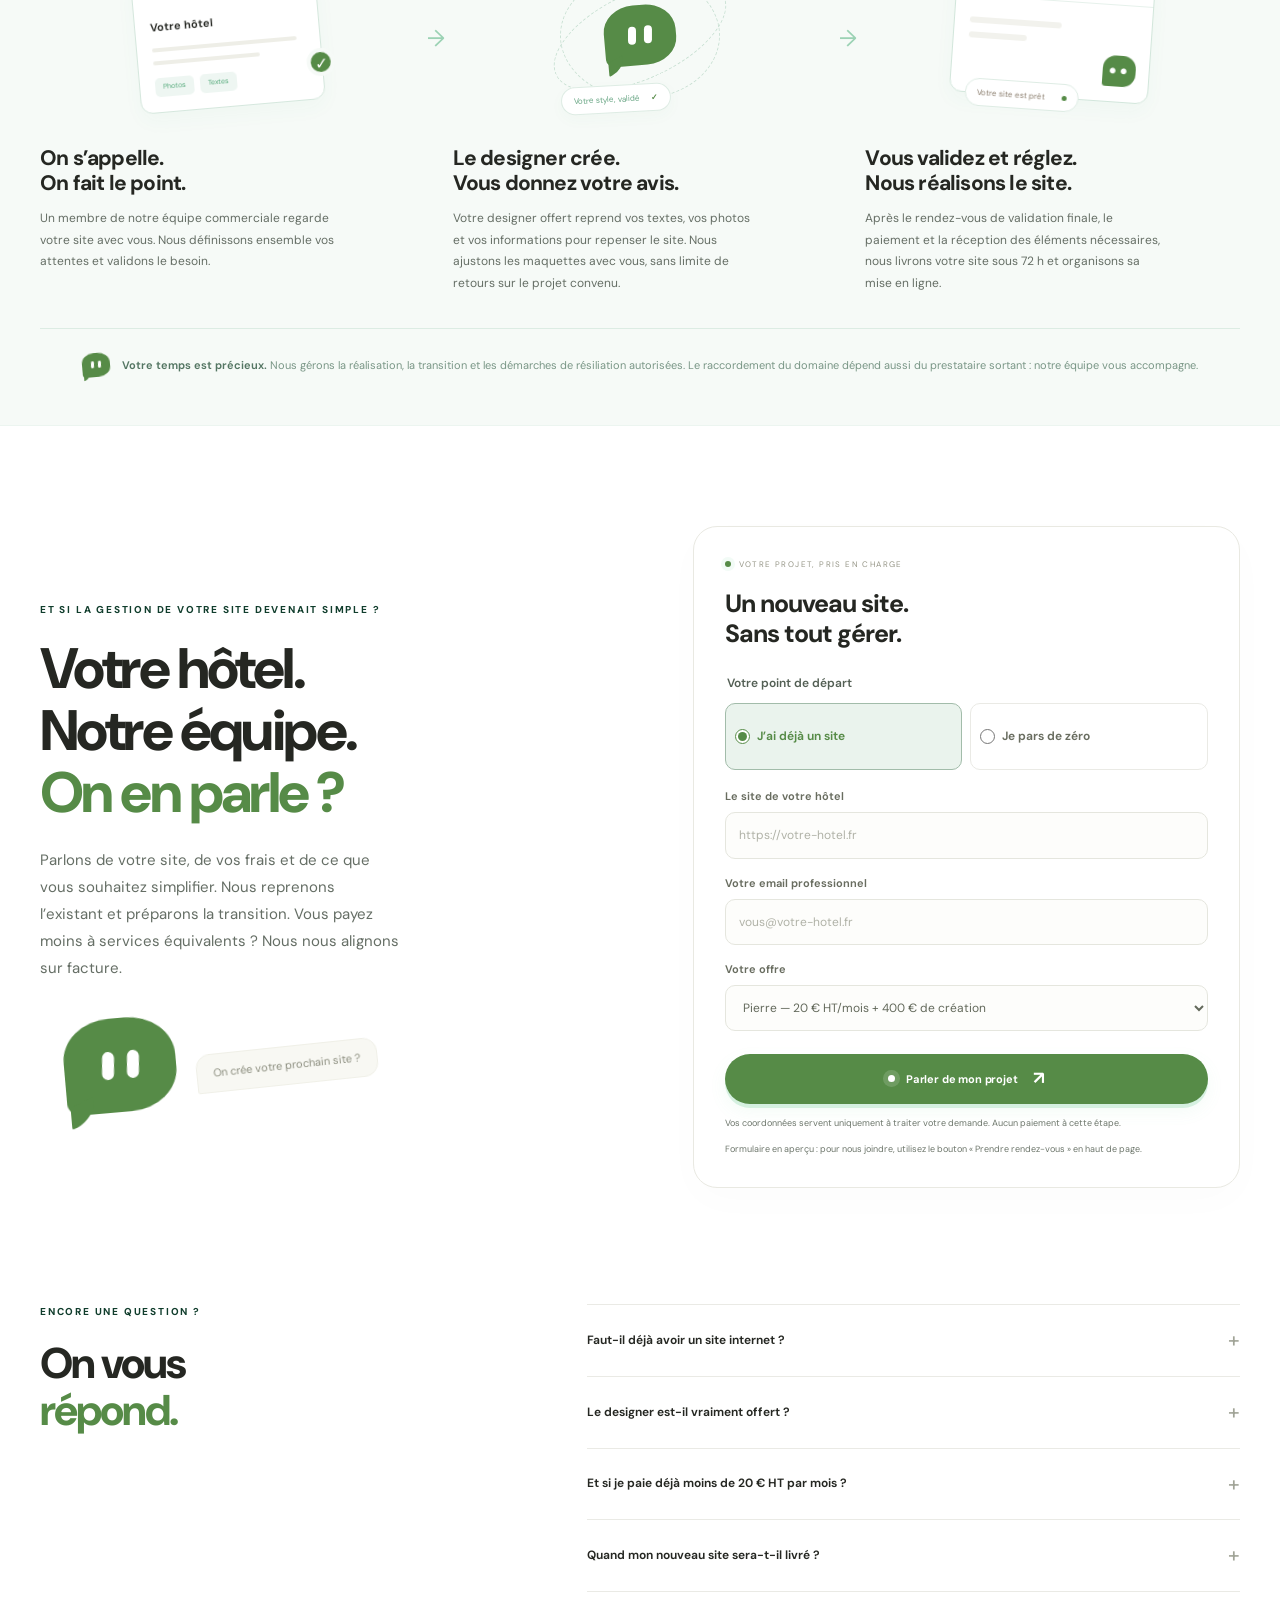
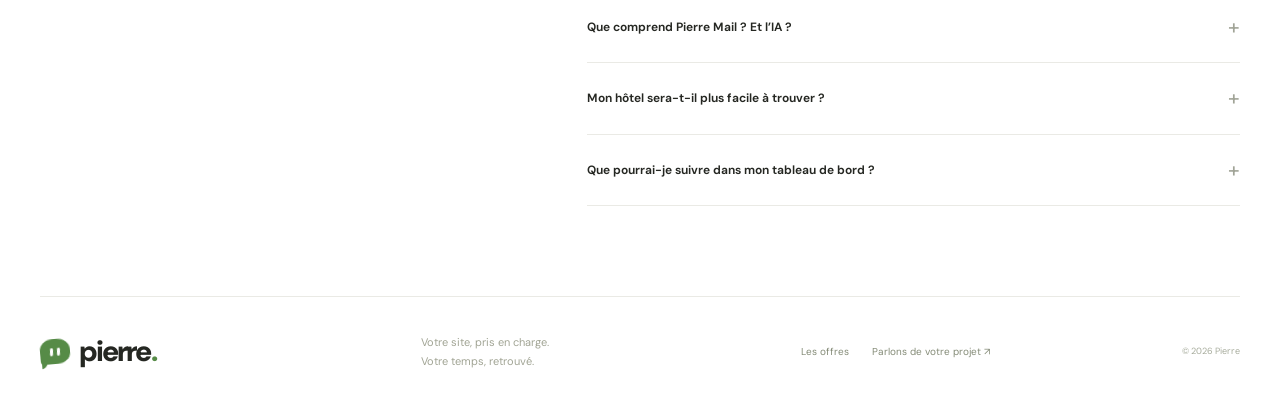
==== commit d240633d: "Rename index-v3.html to index.html" ====
--- a/index.html
+++ b/index.html
@@ -4,15 +4,15 @@
 <head>
 <meta charset="utf-8"/>
 <meta content="width=device-width, initial-scale=1" name="viewport"/>
-<title>Pierre — Votre hôtel à gérer. Votre site à nous confier.</title>
-<meta content="Conçu avec des hôteliers : site refait pour vous, designer offert, hébergement, maintenance, Pierre Mail et suivi avec Pierre. Refonte à 400 €, puis 20 € HT/mois." name="description"/>
+<title>Pierre — Site, mails et dashboard IA : une seule offre.</title>
+<meta content="Une seule offre : 20 € HT/mois pour votre site, son hébergement, sa maintenance, Pierre Mail et un dashboard IA avec Pierre. Création à 400 €, designer offert." name="description"/>
 <meta content="#174c38" name="theme-color"/>
 <meta content="index,follow,max-image-preview:large" name="robots"/>
 <!-- Contenu révisé ; vérifier les modalités commerciales avant publication. -->
 <link href="https://pierre-ai.fr/" rel="canonical"/>
 <meta content="website" property="og:type"/>
 <meta content="fr_FR" property="og:locale"/>
-<meta content="Votre hôtel à gérer. Votre site à nous confier." property="og:title"/>
+<meta content="Votre hôtel mérite mieux. Votre temps aussi." property="og:title"/>
 <meta content="Une équipe pour votre site, votre hébergement et vos mails. Designer offert, contenus repris et tableau de bord avec Pierre pour comprendre votre trafic." property="og:description"/>
 <meta content="https://pierre-ai.fr/" property="og:url"/>
 <meta content="https://pierre-ai.fr/og-image.svg" property="og:image"/>
@@ -63,8 +63,8 @@
 <section class="hero wrap" id="accueil">
 <div class="hero-copy">
 <p class="eyebrow"><span class="status-dot"></span> CONÇU AVEC DES HÔTELIERS, POUR DES HÔTELIERS</p>
-<h1><br/>Votre hôtel à gérer.<br/><span>Votre site à nous confier.</span></h1>
-<p class="hero-description">Des frais élevés, un prestataire difficile à joindre ?<br/>Site, hébergement, mails : nous simplifions tout. <br class="desktop-break"/> Une équipe à vos côtés, à un prix juste.</p>
+<h1><br/>Votre hôtel mérite mieux.<br/><span>Votre temps aussi.</span></h1>
+<p class="hero-description">Site, mails, prestataires : on reprend la main pour vous.<br/>Un nouveau site, une gestion simple, un dashboard IA. <br class="desktop-break"/> Tout est réuni à 20 € HT/mois, après 400 € de création.</p>
 <a class="button primary hero-cta" href="#demande"><span class="button-dot"></span>Simplifier la gestion de mon site</a>
 <div class="hero-facts"><span><b>✓</b> Designer offert</span><span><b>✓</b> 20 € HT/mois</span><span><b>✓</b> Transition prise en charge</span></div>
 </div>
@@ -118,12 +118,30 @@
   </div>
 </section>
 <section class="section offers wrap" id="offres">
-<div class="section-heading reveal"><p class="eyebrow">LA REFONTE UNE FOIS. LES SERVICES CHAQUE MOIS.</p><h2>On s’occupe de tout.<br/><span>Au juste prix.</span></h2><p>400 € pour refaire votre site. Puis 20 € HT/mois pour le faire vivre.</p></div>
-<div class="pricing-grid pierre-pricing">
-<article class="price-card reveal"><div class="plan-top"><span aria-hidden="true" class="plan-symbol">◌</span><h3>Votre nouveau site</h3><span class="plan-tag">Votre projet</span></div><p>Un designer offert pour repenser votre site à partir de vos contenus.</p><div class="price"><strong>400 €</strong></div><div class="season-detail">Refonte du site. Designer et maquettes offerts.</div><a class="button plan-button" data-plan="achat" href="#demande">Refaire mon site <span aria-hidden="true">↗</span></a><ul><li>Un designer offert et des maquettes personnalisées</li><li>Vos photos et vos textes existants repris et valorisés</li><li>Retours illimités sur les maquettes du projet convenu</li><li>Un site adapté au mobile et à l’ordinateur</li><li>Conception avec nos experts du référencement SEO/GEO</li></ul></article>
-<article class="price-card featured reveal"><div class="plan-top"><span aria-hidden="true" class="plan-symbol">✳</span><h3>Vos services inclus</h3><span class="plan-tag">Chaque mois</span></div><p>Votre site suivi et Pierre Mail : un espace mail simple, appelé à évoluer avec l’IA.</p><div class="price"><strong>20 € HT/mois</strong></div><div class="season-detail">Vous payez moins ? On s’aligne sur facture, à services équivalents.</div><a class="button primary plan-button" data-plan="location" href="#demande">Comparer mon tarif <span aria-hidden="true">↗</span></a><ul><li>Hébergement et maintenance technique de votre site</li><li>Votre propre espace mail, simple à utiliser</li><li>Trois adresses professionnelles sur votre domaine</li><li>5 Go de stockage mail inclus dans l’abonnement</li><li>Votre tableau de bord avec Pierre intégré</li></ul></article>
+<div class="section-heading reveal"><p class="eyebrow">UNE SEULE OFFRE. UN SEUL INTERLOCUTEUR.</p><h2>Votre site. Vos mails. Votre IA.<br/><span>Enfin, tout est réuni.</span></h2><p>400 € de création, designer offert. Puis un seul abonnement de 20 € HT/mois, avec tous les services ci-dessous.</p></div>
+<div class="pricing-grid pierre-pricing" style="grid-template-columns:minmax(0,1fr);max-width:820px;margin-inline:auto;">
+<article class="price-card featured reveal">
+<div class="plan-top"><span aria-hidden="true" class="plan-symbol">✳</span><h3>L’offre Pierre, tout compris</h3><span class="plan-tag">Une seule offre</span></div>
+<p>Nous refaisons votre site et prenons en charge sa gestion. Vos mails et votre dashboard IA sont inclus dans le même abonnement.</p>
+<div class="price"><strong>20 € HT/mois</strong></div>
+<div class="season-detail"><strong>+ 400 € de création, une seule fois.</strong> Le designer et les maquettes sont offerts. La création et l’abonnement font partie de la même offre.</div>
+<a class="button primary plan-button" data-plan="pierre" href="#demande">Je simplifie la gestion de mon site <span aria-hidden="true">↗</span></a>
+<ul>
+<li>Votre site refait pour vous, adapté au mobile et à l’ordinateur</li>
+<li>Designer offert, reprise de vos textes et photos existants</li>
+<li>Retours illimités sur les maquettes du projet convenu</li>
+<li>Conception avec nos experts du référencement SEO/GEO</li>
+<li>Hébergement et maintenance technique du site</li>
+<li>Pierre Mail : votre espace mail et trois adresses professionnelles</li>
+<li>5 Go de stockage mail inclus dans l’abonnement</li>
+<li>Dashboard de suivi avec Pierre, votre assistant IA intégré</li>
+<li>Analyse du trafic et du parcours vers la réservation, expliquée simplement</li>
+<li>Transition et démarches de résiliation prises en charge sur votre mandat</li>
+</ul>
+<p class="form-note">Vous payez déjà moins pour des services équivalents ? Sur présentation de votre facture, nous nous alignons sur votre ancien tarif.</p>
+</article>
 </div>
-<div class="setup-strip setup-strip--detailed reveal"><div class="setup-strip__intro"><span aria-hidden="true" class="setup-icon">↗</span><div class="setup-strip__copy"><h3>Votre site travaille. Vous comprenez ses résultats.</h3><p>Dans votre tableau de bord, Pierre explique les chiffres simplement. Vous voyez ce qui intéresse vos visiteurs et comment faciliter leur parcours vers la réservation.</p></div></div><div class="setup-strip__price"><p><strong>Pierre</strong><span>intégré à votre tableau de bord</span></p><span class="setup-strip__once">Vos chiffres, expliqués sans jargon.</span></div><ul class="setup-strip__services" role="list"><li><span aria-hidden="true" class="setup-strip__check">✓</span><span>Fréquentation de votre site et évolution des visites</span></li><li><span aria-hidden="true" class="setup-strip__check">✓</span><span>Origine des visites, lorsqu’elle est identifiable</span></li><li><span aria-hidden="true" class="setup-strip__check">✓</span><span>Pages et chambres les plus consultées</span></li><li><span aria-hidden="true" class="setup-strip__check">✓</span><span>Clics vers la réservation et prises de contact mesurées</span></li><li><span aria-hidden="true" class="setup-strip__check">✓</span><span>Pierre vous aide à comprendre le parcours des visiteurs</span></li><li><span aria-hidden="true" class="setup-strip__check">✓</span><span>Des pistes concrètes pour faciliter la réservation directe</span></li></ul></div><p class="launch-note">Un clic sur « Réserver » n’est pas une réservation confirmée. Le suivi des réservations dépend de la connexion à votre moteur ; certaines sources de visites, dont les IA, ne sont pas identifiables.</p></section>
+<div class="setup-strip setup-strip--detailed reveal"><div class="setup-strip__intro"><span aria-hidden="true" class="setup-icon">↗</span><div class="setup-strip__copy"><h3>Vos visiteurs partent sans réserver ? Demandez à Pierre.</h3><p>Votre dashboard inclut un assistant IA : Pierre. Posez-lui vos questions sur le trafic, les pages consultées et les clics vers la réservation. Il vous aide à comprendre les chiffres et à repérer les points à améliorer.</p></div></div><div class="setup-strip__price"><p><strong>IA incluse</strong><span>Pierre dans votre dashboard</span></p><span class="setup-strip__once">Inclus dans votre abonnement de 20 € HT/mois.</span></div><ul class="setup-strip__services" role="list"><li><span aria-hidden="true" class="setup-strip__check">✓</span><span>Fréquentation de votre site et évolution des visites</span></li><li><span aria-hidden="true" class="setup-strip__check">✓</span><span>Origine des visites, lorsqu’elle est identifiable</span></li><li><span aria-hidden="true" class="setup-strip__check">✓</span><span>Pages et chambres les plus consultées</span></li><li><span aria-hidden="true" class="setup-strip__check">✓</span><span>Clics vers la réservation et prises de contact mesurées</span></li><li><span aria-hidden="true" class="setup-strip__check">✓</span><span>Posez vos questions à Pierre, l’IA intégrée au dashboard</span></li><li><span aria-hidden="true" class="setup-strip__check">✓</span><span>Des pistes concrètes pour faciliter la réservation directe</span></li></ul></div><p class="launch-note">Un clic sur « Réserver » n’est pas une réservation confirmée. Le suivi des réservations dépend de la connexion à votre moteur ; certaines sources de visites, dont les IA, ne sont pas identifiables.</p></section>
 <section class="method-section" id="methode"><div class="wrap">
 <div class="section-heading reveal"><p class="eyebrow">VOS CONTENUS EXISTANTS. NOTRE ÉQUIPE AUX COMMANDES.</p><h2>Un échange. Un design.<br/><span>Votre site sous 72 h.</span></h2><p>Nous repartons de votre site actuel : textes, photos et informations. Votre rôle se limite aux échanges et aux validations.</p></div>
 <div class="process">
@@ -134,8 +152,8 @@
 <div class="human-note reveal"><span aria-hidden="true" class="mascot tiny"><i></i><i></i></span><p><strong>Votre temps est précieux.</strong> Nous gérons la réalisation, la transition et les démarches de résiliation autorisées. Le raccordement du domaine dépend aussi du prestataire sortant : notre équipe vous accompagne.</p></div>
 </div></section>
 <section class="request-section wrap" id="demande"><div class="request-copy reveal"><p class="eyebrow">ET SI LA GESTION DE VOTRE SITE DEVENAIT SIMPLE ?</p><h2>Votre hôtel.<br/>Notre équipe.<br/><span>On en parle ?</span></h2><p>Parlons de votre site, de vos frais et de ce que vous souhaitez simplifier. Nous reprenons l’existant et préparons la transition. Vous payez moins à services équivalents ? Nous nous alignons sur facture.</p><div class="request-mascot"><span aria-hidden="true" class="mascot giant"><i></i><i></i></span><span class="speech-note">On crée votre prochain site ?</span></div></div>
-<div class="request-card reveal"><div class="form-heading"><span class="status-dot"></span> VOTRE PROJET, PRIS EN CHARGE</div><h3>Un nouveau site.<br/>Sans tout gérer.</h3><form id="request-form"><fieldset class="project-origin"><legend>Votre point de départ</legend><div class="origin-options"><label><input checked="" name="origin" type="radio" value="existing"/> J’ai déjà un site</label><label><input name="origin" type="radio" value="new"/> Je pars de zéro</label></div></fieldset><div id="website-field"><label for="site-url">Le site de votre hôtel</label><input id="site-url" maxlength="500" name="website" placeholder="https://votre-hotel.fr" required="" type="url"/></div><p class="new-project-note" hidden="" id="new-project-note">Nous ferons le point ensemble sur vos contenus et les informations nécessaires à la création de votre site.</p><label for="contact-email">Votre email professionnel</label><input id="contact-email" maxlength="254" name="email" placeholder="vous@votre-hotel.fr" required="" type="email"/><label for="plan-choice">Votre besoin</label><select id="plan-choice" name="plan"><option value="indecis">Je ne sais pas encore</option><option value="achat">Refaire mon site — 400 €</option><option value="location">Comparer mes frais — 20 € HT/mois</option></select><div aria-hidden="true" class="honeypot"><label for="company-fax">Fax</label><input autocomplete="off" id="company-fax" name="fax" tabindex="-1"/></div><button class="button primary request-submit" type="submit"><span class="button-dot"></span>Parler de mon projet <span aria-hidden="true">↗</span></button><p class="form-note">Vos coordonnées servent uniquement à traiter votre demande. Aucun paiement à cette étape.</p><p class="form-note" id="demo-mode">Formulaire en aperçu : pour nous joindre, utilisez le bouton « Prendre rendez-vous » en haut de page.</p><p aria-live="polite" class="form-status" id="form-status" role="status"></p></form></div></section>
-<section class="faq-section wrap" id="faq"><div class="reveal"><p class="eyebrow">ENCORE UNE QUESTION ?</p><h2>On vous<br/><span>répond.</span></h2></div><div class="faq-list reveal"><details><summary>Faut-il déjà avoir un site internet ? <span>+</span></summary><p>Nous pouvons refaire votre site existant ou créer celui de votre hôtel. Si vous avez déjà un site, nous reprenons les textes, les photos et les informations utiles que vous êtes autorisé à utiliser. Vous n’avez pas à tout préparer à nouveau.</p></details><details><summary>Le designer est-il vraiment offert ? <span>+</span></summary><p>Oui. Pour la refonte à 400 €, nous vous offrons l’accompagnement du designer et la préparation des maquettes. Il s’appuie sur votre site actuel. Les allers-retours sur les maquettes du projet convenu sont illimités avant leur validation finale.</p></details><details><summary>Et si je paie déjà moins de 20 € HT par mois ? <span>+</span></summary><p>Présentez-nous votre facture actuelle : si vous payez moins à services équivalents, nous nous alignons sur ce tarif. Les prestations comparées et les modalités d’alignement sont précisées avant votre engagement.</p></details><details><summary>Quand mon nouveau site sera-t-il livré ? <span>+</span></summary><p>Sous 72 heures après le rendez-vous de validation finale, une fois les maquettes validées, le paiement effectué et les éléments nécessaires reçus. La bascule du nom de domaine peut nécessiter un délai supplémentaire selon votre prestataire actuel.</p></details><details><summary>Que comprend Pierre Mail ? Et l’IA ? <span>+</span></summary><p>Votre propre espace mail, simple à utiliser, trois adresses professionnelles liées à votre domaine et 5 Go de stockage mail inclus. Des fonctions IA sont prévues pour faciliter la gestion de vos messages ; elles ne sont pas encore disponibles et aucune date n’est annoncée. Nous coordonnons aussi les résiliations des prestations remplacées, avec votre autorisation et selon vos contrats.</p></details><details><summary>Mon hôtel sera-t-il plus facile à trouver ? <span>+</span></summary><p>Nos sites sont conçus avec des experts SEO/GEO pour présenter clairement votre hôtel aux moteurs de recherche et aux assistants IA. Le designer prépare un parcours fluide pour vos visiteurs. Nous ne garantissons ni position sur Google, ni recommandation par une IA, ni volume de réservations.</p></details><details><summary>Que pourrai-je suivre dans mon tableau de bord ? <span>+</span></summary><p>Votre tableau de bord rassemble les visites, les pages consultées, les sources identifiables et les clics vers la réservation. Pierre y est intégré pour expliquer les chiffres et suggérer des améliorations. Les réservations confirmées et leur taux de conversion ne sont mesurables que si le moteur transmet ces données. Certaines sources, notamment les IA, peuvent ne pas être identifiables.</p></details></div></section>
+<div class="request-card reveal"><div class="form-heading"><span class="status-dot"></span> VOTRE PROJET, PRIS EN CHARGE</div><h3>Un nouveau site.<br/>Sans tout gérer.</h3><form id="request-form"><fieldset class="project-origin"><legend>Votre point de départ</legend><div class="origin-options"><label><input checked="" name="origin" type="radio" value="existing"/> J’ai déjà un site</label><label><input name="origin" type="radio" value="new"/> Je pars de zéro</label></div></fieldset><div id="website-field"><label for="site-url">Le site de votre hôtel</label><input id="site-url" maxlength="500" name="website" placeholder="https://votre-hotel.fr" required="" type="url"/></div><p class="new-project-note" hidden="" id="new-project-note">Nous ferons le point ensemble sur vos contenus et les informations nécessaires à la création de votre site.</p><label for="contact-email">Votre email professionnel</label><input id="contact-email" maxlength="254" name="email" placeholder="vous@votre-hotel.fr" required="" type="email"/><label for="plan-choice">Votre offre</label><select id="plan-choice" name="plan"><option value="pierre">Pierre — 20 € HT/mois + 400 € de création</option></select><div aria-hidden="true" class="honeypot"><label for="company-fax">Fax</label><input autocomplete="off" id="company-fax" name="fax" tabindex="-1"/></div><button class="button primary request-submit" type="submit"><span class="button-dot"></span>Parler de mon projet <span aria-hidden="true">↗</span></button><p class="form-note">Vos coordonnées servent uniquement à traiter votre demande. Aucun paiement à cette étape.</p><p class="form-note" id="demo-mode">Formulaire en aperçu : pour nous joindre, utilisez le bouton « Prendre rendez-vous » en haut de page.</p><p aria-live="polite" class="form-status" id="form-status" role="status"></p></form></div></section>
+<section class="faq-section wrap" id="faq"><div class="reveal"><p class="eyebrow">ENCORE UNE QUESTION ?</p><h2>On vous<br/><span>répond.</span></h2></div><div class="faq-list reveal"><details><summary>Faut-il déjà avoir un site internet ? <span>+</span></summary><p>Nous pouvons refaire votre site existant ou créer celui de votre hôtel. Si vous avez déjà un site, nous reprenons les textes, les photos et les informations utiles que vous êtes autorisé à utiliser. Vous n’avez pas à tout préparer à nouveau.</p></details><details><summary>Le designer est-il vraiment offert ? <span>+</span></summary><p>Oui. Pour la refonte à 400 €, nous vous offrons l’accompagnement du designer et la préparation des maquettes. Il s’appuie sur votre site actuel. Les allers-retours sur les maquettes du projet convenu sont illimités avant leur validation finale.</p></details><details><summary>Et si je paie déjà moins de 20 € HT par mois ? <span>+</span></summary><p>Présentez-nous votre facture actuelle : si vous payez moins à services équivalents, nous nous alignons sur ce tarif. Les prestations comparées et les modalités d’alignement sont précisées avant votre engagement.</p></details><details><summary>Quand mon nouveau site sera-t-il livré ? <span>+</span></summary><p>Sous 72 heures après le rendez-vous de validation finale, une fois les maquettes validées, le paiement effectué et les éléments nécessaires reçus. La bascule du nom de domaine peut nécessiter un délai supplémentaire selon votre prestataire actuel.</p></details><details><summary>Que comprend Pierre Mail ? Et l’IA ? <span>+</span></summary><p>Votre propre espace mail, simple à utiliser, trois adresses professionnelles liées à votre domaine et 5 Go de stockage mail inclus. Des fonctions IA sont prévues pour faciliter la gestion de vos messages ; elles ne sont pas encore disponibles et aucune date n’est annoncée. Nous coordonnons aussi les résiliations des prestations remplacées, avec votre autorisation et selon vos contrats.</p></details><details><summary>Mon hôtel sera-t-il plus facile à trouver ? <span>+</span></summary><p>Nos sites sont conçus avec des experts SEO/GEO pour présenter clairement votre hôtel aux moteurs de recherche et aux assistants IA. Le designer prépare un parcours fluide pour vos visiteurs. Nous ne garantissons ni position sur Google, ni recommandation par une IA, ni volume de réservations.</p></details><details><summary>Que pourrai-je suivre dans mon tableau de bord ? <span>+</span></summary><p>Votre dashboard avec Pierre, assistant IA intégré, est inclus dans les 20 € HT/mois. Il rassemble les visites, les pages consultées, les sources identifiables et les clics vers la réservation. Vous pouvez interroger Pierre pour comprendre ces chiffres et obtenir des suggestions d’amélioration. Les réservations confirmées et leur taux de conversion ne sont mesurables que si le moteur transmet ces données. Certaines sources, notamment les IA, peuvent ne pas être identifiables.</p></details></div></section>
 </main>
 <footer class="footer wrap"><a aria-label="Pierre, accueil" class="logo" href="#accueil"><span aria-hidden="true" class="mascot small"><i></i><i></i></span>pierre<span class="logo-dot">.</span></a><p>Votre site, pris en charge.<br/>Votre temps, retrouvé.</p><div><a href="#offres">Les offres</a><a href="#demande">Parlons de votre projet ↗</a></div><small>© 2026 Pierre</small></footer>
 
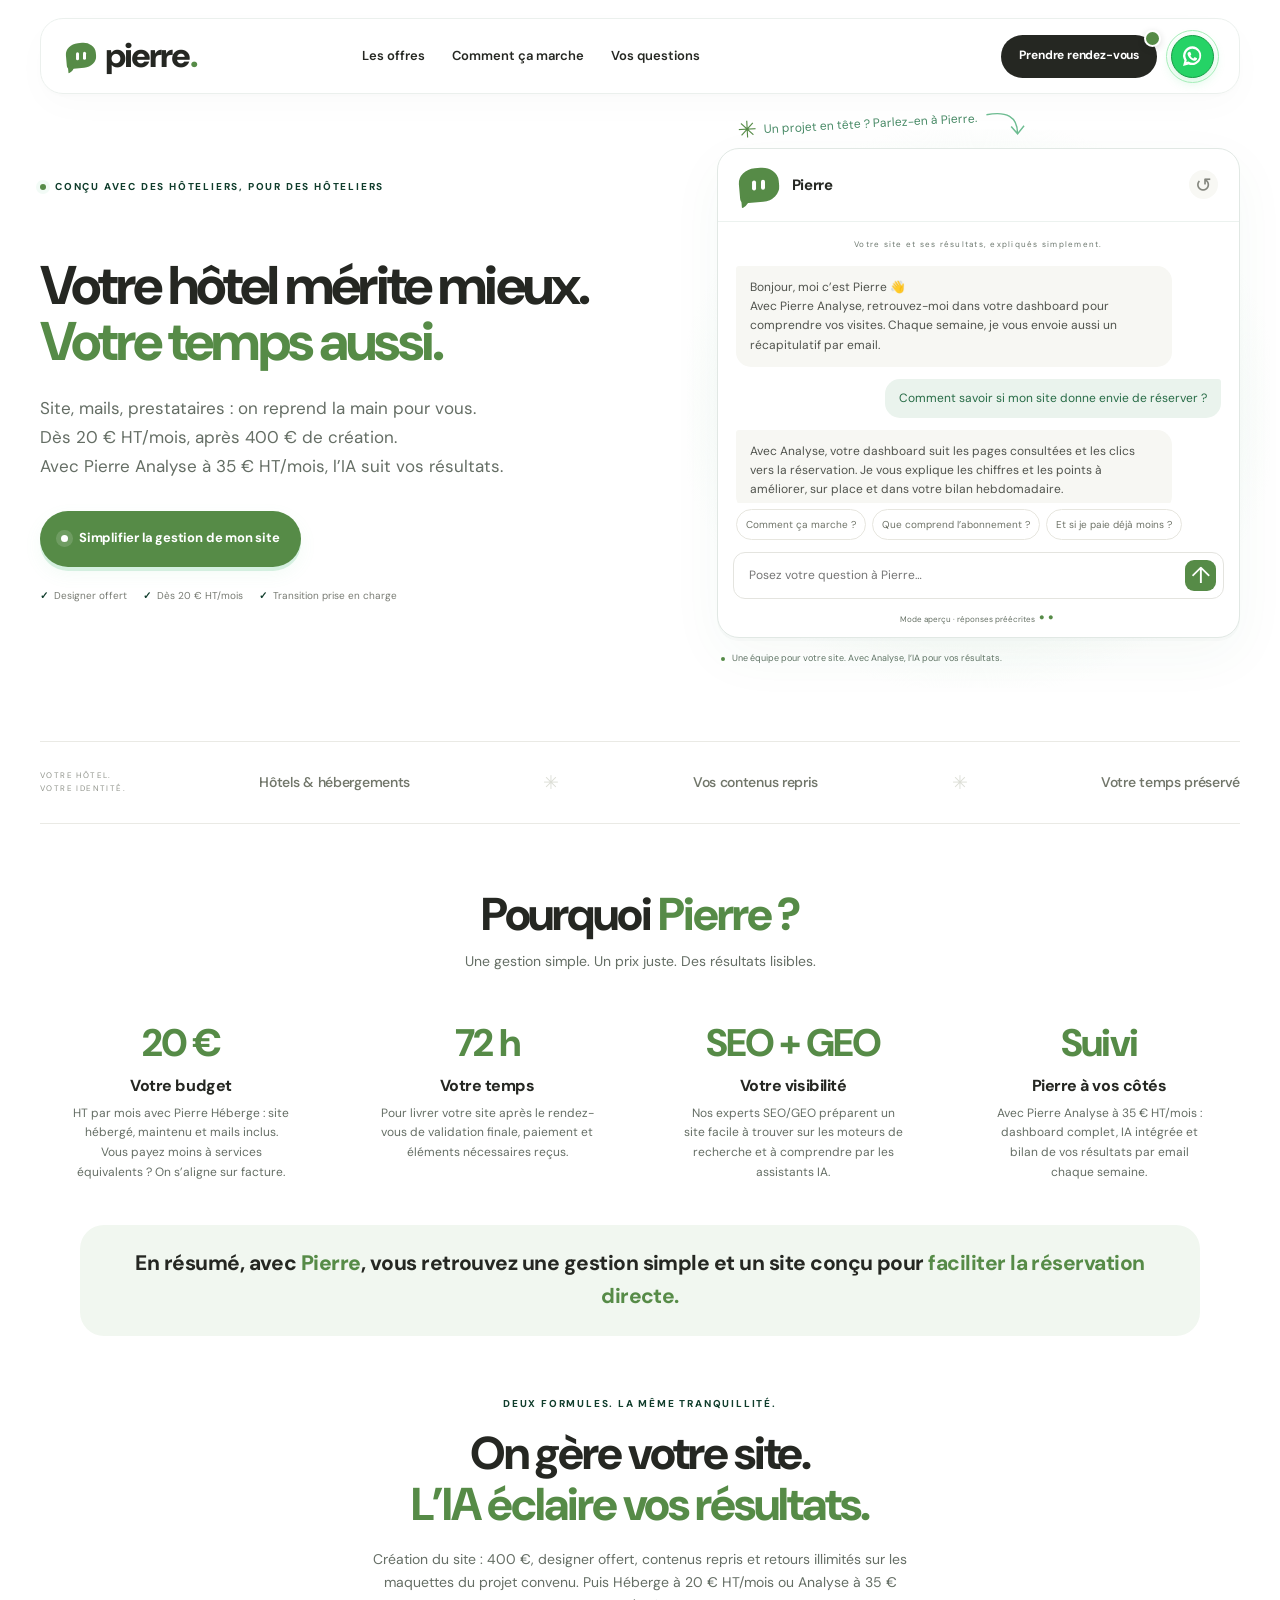
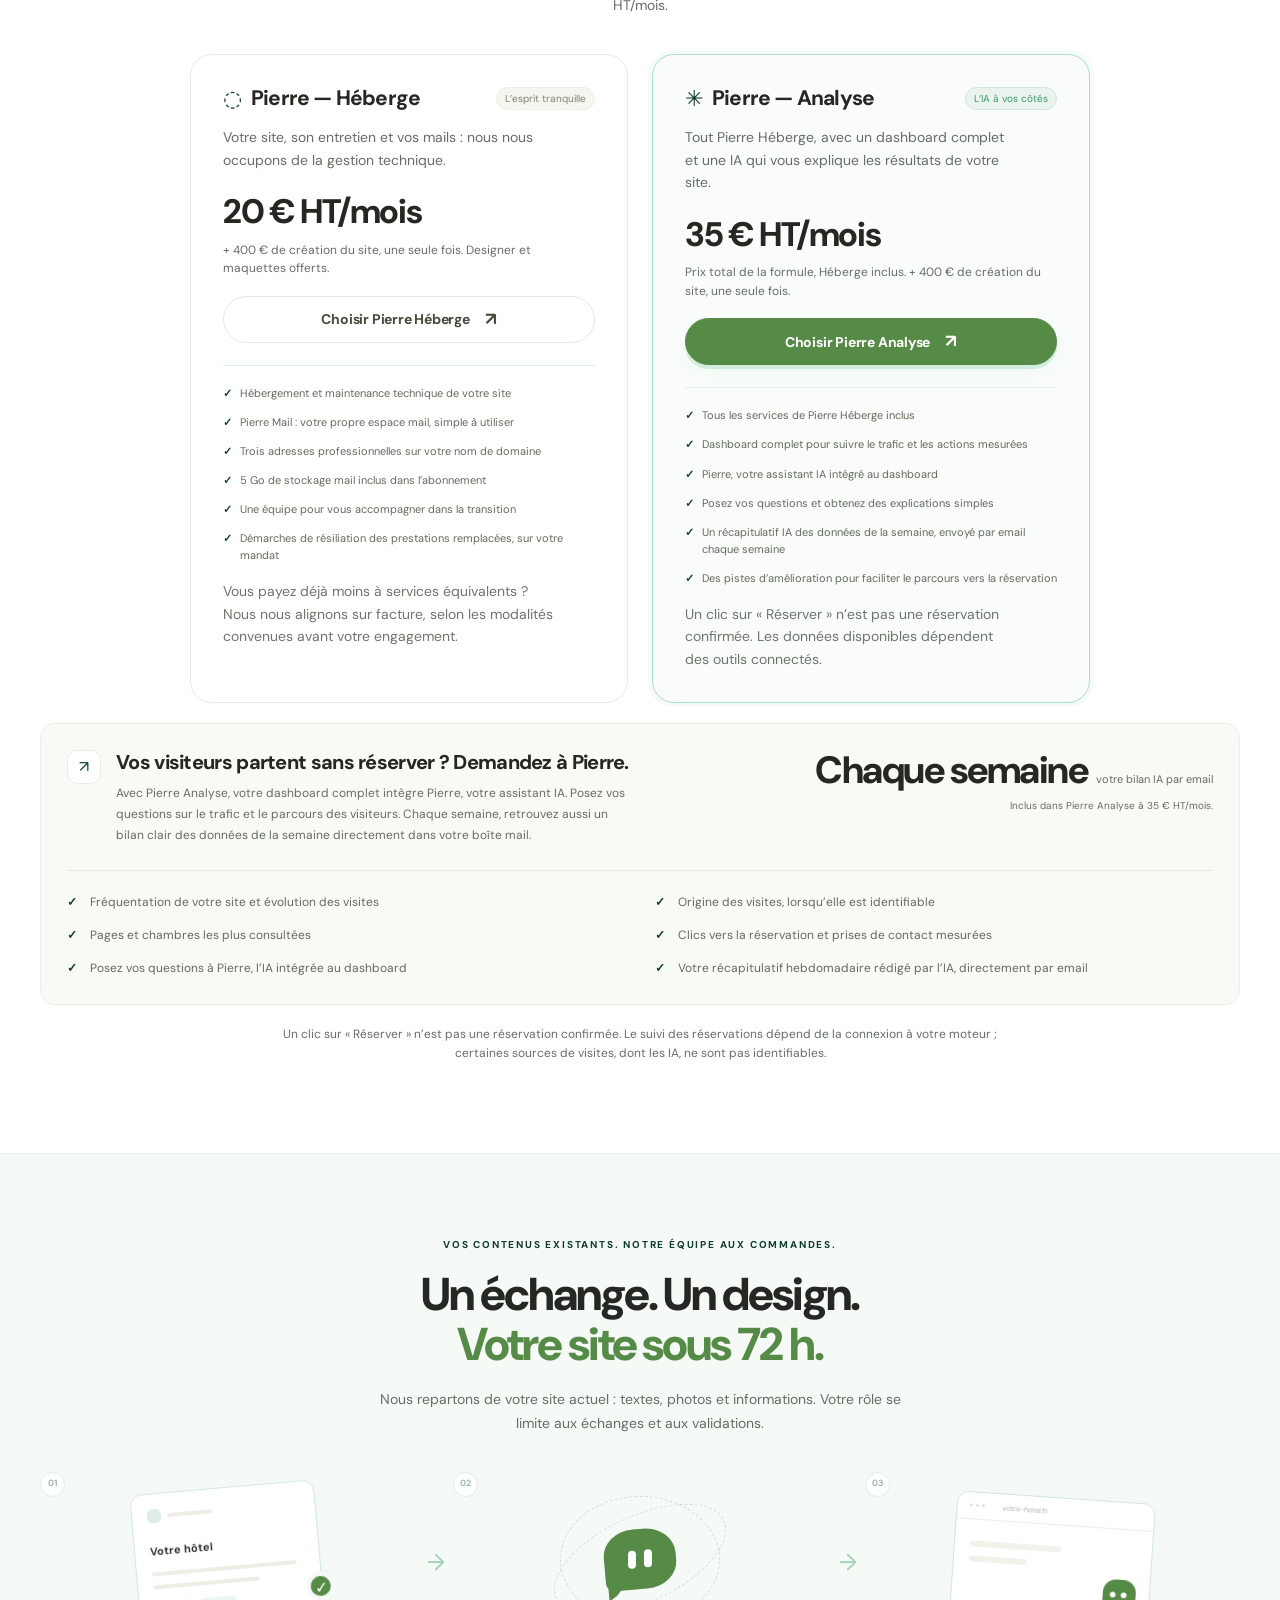
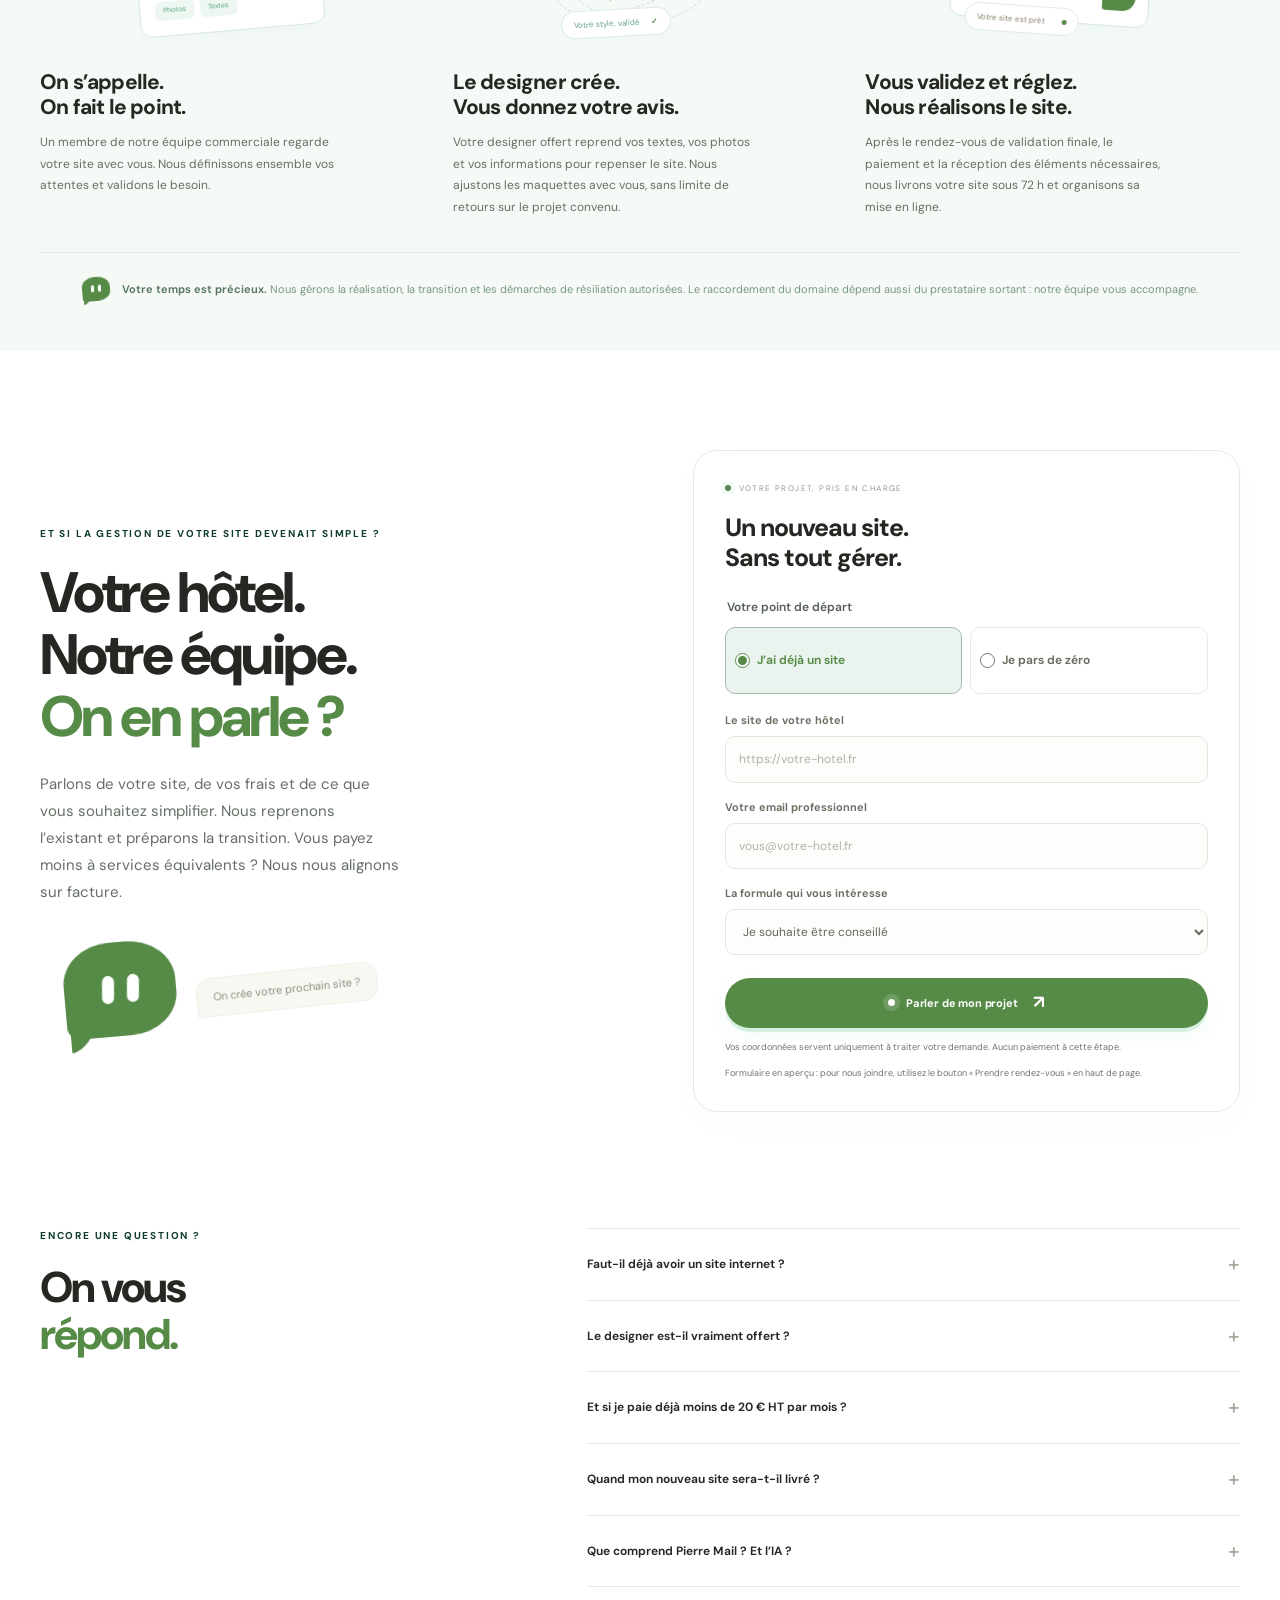
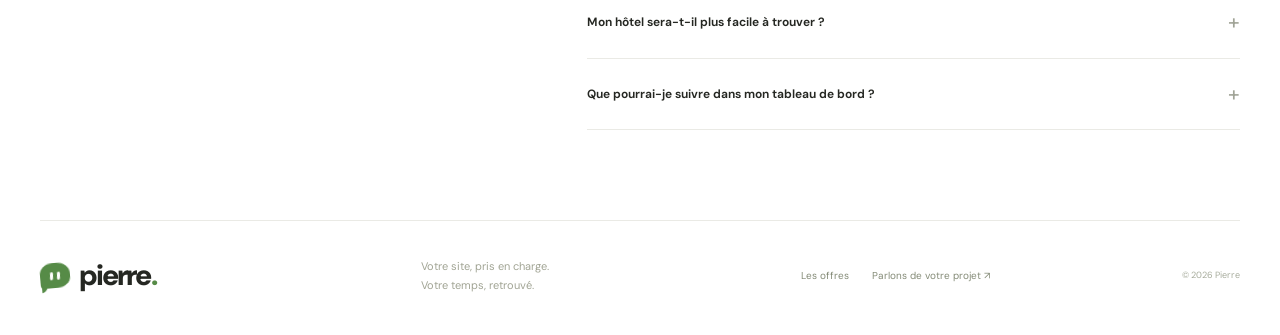
==== commit cdfc279c: "Rename index-v4.html to index.html" ====
--- a/index.html
+++ b/index.html
@@ -4,8 +4,8 @@
 <head>
 <meta charset="utf-8"/>
 <meta content="width=device-width, initial-scale=1" name="viewport"/>
-<title>Pierre — Site, mails et dashboard IA : une seule offre.</title>
-<meta content="Une seule offre : 20 € HT/mois pour votre site, son hébergement, sa maintenance, Pierre Mail et un dashboard IA avec Pierre. Création à 400 €, designer offert." name="description"/>
+<title>Pierre — Hébergez à 20 €, analysez avec l’IA à 35 € HT/mois.</title>
+<meta content="Pierre Héberge à 20 € HT/mois : hébergement, maintenance et mails. Pierre Analyse à 35 € HT/mois : Héberge + dashboard complet, IA et bilan hebdomadaire par email. Création du site : 400 €, designer offert." name="description"/>
 <meta content="#174c38" name="theme-color"/>
 <meta content="index,follow,max-image-preview:large" name="robots"/>
 <!-- Contenu révisé ; vérifier les modalités commerciales avant publication. -->
@@ -64,23 +64,23 @@
 <div class="hero-copy">
 <p class="eyebrow"><span class="status-dot"></span> CONÇU AVEC DES HÔTELIERS, POUR DES HÔTELIERS</p>
 <h1><br/>Votre hôtel mérite mieux.<br/><span>Votre temps aussi.</span></h1>
-<p class="hero-description">Site, mails, prestataires : on reprend la main pour vous.<br/>Un nouveau site, une gestion simple, un dashboard IA. <br class="desktop-break"/> Tout est réuni à 20 € HT/mois, après 400 € de création.</p>
+<p class="hero-description">Site, mails, prestataires : on reprend la main pour vous.<br/>Dès 20 € HT/mois, après 400 € de création. <br class="desktop-break"/> Avec Pierre Analyse à 35 € HT/mois, l’IA suit vos résultats.</p>
 <a class="button primary hero-cta" href="#demande"><span class="button-dot"></span>Simplifier la gestion de mon site</a>
-<div class="hero-facts"><span><b>✓</b> Designer offert</span><span><b>✓</b> 20 € HT/mois</span><span><b>✓</b> Transition prise en charge</span></div>
+<div class="hero-facts"><span><b>✓</b> Designer offert</span><span><b>✓</b> Dès 20 € HT/mois</span><span><b>✓</b> Transition prise en charge</span></div>
 </div>
 <div class="hero-demo">
 <div class="demo-caption"><span aria-hidden="true" class="little-spark">✳</span> Un projet en tête ? Parlez-en à Pierre. <svg aria-hidden="true" viewbox="0 0 50 35"><path d="M2 5Q38 0 37 28M30 20l7 9 8-9"></path></svg></div>
 <div class="chat" id="chat">
 <div class="chat-header"><span aria-hidden="true" class="mascot"><i></i><i></i></span><div><strong>Pierre</strong></div><button aria-label="Recommencer la conversation" class="icon-button" id="reset-chat" title="Recommencer la conversation" type="button">↺</button></div>
 <div aria-label="Conversation avec Pierre" aria-live="polite" aria-relevant="additions" class="chat-messages" id="messages" role="log"><p class="chat-context">Votre site et ses résultats, expliqués simplement.</p>
-<div class="message bot"><p>Bonjour, moi c’est Pierre 👋<br/>Une fois votre site livré, retrouvez-moi dans votre tableau de bord pour comprendre les visites et le parcours de vos clients.</p></div>
+<div class="message bot"><p>Bonjour, moi c’est Pierre 👋<br/>Avec Pierre Analyse, retrouvez-moi dans votre dashboard pour comprendre vos visites. Chaque semaine, je vous envoie aussi un récapitulatif par email.</p></div>
 <div class="message visitor"><p>Comment savoir si mon site donne envie de réserver ?</p></div>
-<div class="message bot initial-answer"><p>Nous suivons les pages consultées et les clics vers la réservation. Je vous aide à comprendre ces chiffres et à repérer les améliorations utiles.</p></div></div>
+<div class="message bot initial-answer"><p>Avec Analyse, votre dashboard suit les pages consultées et les clics vers la réservation. Je vous explique les chiffres et les points à améliorer, sur place et dans votre bilan hebdomadaire.</p></div></div>
 <div aria-label="Suggestions de questions" class="suggestions"><button data-question="Comment ça marche ?" type="button">Comment ça marche ?</button><button data-question="Que comprend l’abonnement ?" type="button">Que comprend l’abonnement ?</button><button data-question="Et si je paie déjà moins ?" type="button">Et si je paie déjà moins ?</button></div>
 <form class="chat-form" id="chat-form"><label class="sr-only" for="chat-input">Votre question à Pierre</label><input autocomplete="off" id="chat-input" maxlength="600" placeholder="Posez votre question à Pierre…" required=""/><button aria-label="Envoyer ma question" type="submit">↑</button></form>
 <div class="chat-footer"><span id="chat-mode">Mode aperçu · réponses préécrites</span> <span aria-hidden="true" class="mini-eyes">••</span></div>
 </div>
-<div class="demo-under"><span class="status-dot"></span> Une équipe pour votre site. Pierre pour comprendre vos résultats.</div>
+<div class="demo-under"><span class="status-dot"></span> Une équipe pour votre site. Avec Analyse, l’IA pour vos résultats.</div>
 </div>
 </section>
 <div class="audience wrap"><span>VOTRE HÔTEL.<br/>VOTRE IDENTITÉ.</span><div>Hôtels & hébergements</div><i>✳</i><div>Vos contenus repris</div><i>✳</i><div>Votre temps préservé</div></div>
@@ -93,7 +93,7 @@
     <div class="why-stat">
       <strong>20 €</strong>
       <h3>Votre budget</h3>
-      <p><p>HT par mois pour l’hébergement, la maintenance et les mails. Vous payez moins à services équivalents ? On s’aligne sur facture.</p>
+      <p><p>HT par mois avec Pierre Héberge : site hébergé, maintenu et mails inclus. Vous payez moins à services équivalents ? On s’aligne sur facture.</p>
     </div>
     <div class="why-stat">
       <strong>72 h</strong>
@@ -108,7 +108,7 @@
     <div class="why-stat">
       <strong>Suivi</strong>
       <h3>Pierre à vos côtés</h3>
-      <p>Un tableau de bord avec Pierre intégré pour comprendre vos visites, vos clics vers la réservation et les pistes d’amélioration.</p>
+      <p>Avec Pierre Analyse à 35 € HT/mois : dashboard complet, IA intégrée et bilan de vos résultats par email chaque semaine.</p>
     </div>
   </div>
   <div class="why-conclusion reveal" style="background:#f1f7f0;border-radius:24px;padding:22px 28px;margin:42px auto 0;max-width:1120px;text-align:center;">
@@ -118,30 +118,42 @@
   </div>
 </section>
 <section class="section offers wrap" id="offres">
-<div class="section-heading reveal"><p class="eyebrow">UNE SEULE OFFRE. UN SEUL INTERLOCUTEUR.</p><h2>Votre site. Vos mails. Votre IA.<br/><span>Enfin, tout est réuni.</span></h2><p>400 € de création, designer offert. Puis un seul abonnement de 20 € HT/mois, avec tous les services ci-dessous.</p></div>
-<div class="pricing-grid pierre-pricing" style="grid-template-columns:minmax(0,1fr);max-width:820px;margin-inline:auto;">
+<div class="section-heading reveal"><p class="eyebrow">DEUX FORMULES. LA MÊME TRANQUILLITÉ.</p><h2>On gère votre site.<br/><span>L’IA éclaire vos résultats.</span></h2><p>Création du site : 400 €, designer offert, contenus repris et retours illimités sur les maquettes du projet convenu. Puis Héberge à 20 € HT/mois ou Analyse à 35 € HT/mois.</p></div>
+<div class="pricing-grid pierre-pricing">
+<article class="price-card reveal">
+<div class="plan-top"><span aria-hidden="true" class="plan-symbol">◌</span><h3>Pierre — Héberge</h3><span class="plan-tag">L’esprit tranquille</span></div>
+<p>Votre site, son entretien et vos mails : nous nous occupons de la gestion technique.</p>
+<div class="price"><strong>20 € HT/mois</strong></div>
+<div class="season-detail">+ 400 € de création du site, une seule fois. Designer et maquettes offerts.</div>
+<a class="button plan-button" data-plan="heberge" href="#demande">Choisir Pierre Héberge <span aria-hidden="true">↗</span></a>
+<ul>
+<li>Hébergement et maintenance technique de votre site</li>
+<li>Pierre Mail : votre propre espace mail, simple à utiliser</li>
+<li>Trois adresses professionnelles sur votre nom de domaine</li>
+<li>5 Go de stockage mail inclus dans l’abonnement</li>
+<li>Une équipe pour vous accompagner dans la transition</li>
+<li>Démarches de résiliation des prestations remplacées, sur votre mandat</li>
+</ul>
+<p class="form-note">Vous payez déjà moins à services équivalents ? Nous nous alignons sur facture, selon les modalités convenues avant votre engagement.</p>
+</article>
 <article class="price-card featured reveal">
-<div class="plan-top"><span aria-hidden="true" class="plan-symbol">✳</span><h3>L’offre Pierre, tout compris</h3><span class="plan-tag">Une seule offre</span></div>
-<p>Nous refaisons votre site et prenons en charge sa gestion. Vos mails et votre dashboard IA sont inclus dans le même abonnement.</p>
-<div class="price"><strong>20 € HT/mois</strong></div>
-<div class="season-detail"><strong>+ 400 € de création, une seule fois.</strong> Le designer et les maquettes sont offerts. La création et l’abonnement font partie de la même offre.</div>
-<a class="button primary plan-button" data-plan="pierre" href="#demande">Je simplifie la gestion de mon site <span aria-hidden="true">↗</span></a>
+<div class="plan-top"><span aria-hidden="true" class="plan-symbol">✳</span><h3>Pierre — Analyse</h3><span class="plan-tag">L’IA à vos côtés</span></div>
+<p>Tout Pierre Héberge, avec un dashboard complet et une IA qui vous explique les résultats de votre site.</p>
+<div class="price"><strong>35 € HT/mois</strong></div>
+<div class="season-detail">Prix total de la formule, Héberge inclus. + 400 € de création du site, une seule fois.</div>
+<a class="button primary plan-button" data-plan="analyse" href="#demande">Choisir Pierre Analyse <span aria-hidden="true">↗</span></a>
 <ul>
-<li>Votre site refait pour vous, adapté au mobile et à l’ordinateur</li>
-<li>Designer offert, reprise de vos textes et photos existants</li>
-<li>Retours illimités sur les maquettes du projet convenu</li>
-<li>Conception avec nos experts du référencement SEO/GEO</li>
-<li>Hébergement et maintenance technique du site</li>
-<li>Pierre Mail : votre espace mail et trois adresses professionnelles</li>
-<li>5 Go de stockage mail inclus dans l’abonnement</li>
-<li>Dashboard de suivi avec Pierre, votre assistant IA intégré</li>
-<li>Analyse du trafic et du parcours vers la réservation, expliquée simplement</li>
-<li>Transition et démarches de résiliation prises en charge sur votre mandat</li>
+<li>Tous les services de Pierre Héberge inclus</li>
+<li>Dashboard complet pour suivre le trafic et les actions mesurées</li>
+<li>Pierre, votre assistant IA intégré au dashboard</li>
+<li>Posez vos questions et obtenez des explications simples</li>
+<li>Un récapitulatif IA des données de la semaine, envoyé par email chaque semaine</li>
+<li>Des pistes d’amélioration pour faciliter le parcours vers la réservation</li>
 </ul>
-<p class="form-note">Vous payez déjà moins pour des services équivalents ? Sur présentation de votre facture, nous nous alignons sur votre ancien tarif.</p>
+<p class="form-note">Un clic sur « Réserver » n’est pas une réservation confirmée. Les données disponibles dépendent des outils connectés.</p>
 </article>
 </div>
-<div class="setup-strip setup-strip--detailed reveal"><div class="setup-strip__intro"><span aria-hidden="true" class="setup-icon">↗</span><div class="setup-strip__copy"><h3>Vos visiteurs partent sans réserver ? Demandez à Pierre.</h3><p>Votre dashboard inclut un assistant IA : Pierre. Posez-lui vos questions sur le trafic, les pages consultées et les clics vers la réservation. Il vous aide à comprendre les chiffres et à repérer les points à améliorer.</p></div></div><div class="setup-strip__price"><p><strong>IA incluse</strong><span>Pierre dans votre dashboard</span></p><span class="setup-strip__once">Inclus dans votre abonnement de 20 € HT/mois.</span></div><ul class="setup-strip__services" role="list"><li><span aria-hidden="true" class="setup-strip__check">✓</span><span>Fréquentation de votre site et évolution des visites</span></li><li><span aria-hidden="true" class="setup-strip__check">✓</span><span>Origine des visites, lorsqu’elle est identifiable</span></li><li><span aria-hidden="true" class="setup-strip__check">✓</span><span>Pages et chambres les plus consultées</span></li><li><span aria-hidden="true" class="setup-strip__check">✓</span><span>Clics vers la réservation et prises de contact mesurées</span></li><li><span aria-hidden="true" class="setup-strip__check">✓</span><span>Posez vos questions à Pierre, l’IA intégrée au dashboard</span></li><li><span aria-hidden="true" class="setup-strip__check">✓</span><span>Des pistes concrètes pour faciliter la réservation directe</span></li></ul></div><p class="launch-note">Un clic sur « Réserver » n’est pas une réservation confirmée. Le suivi des réservations dépend de la connexion à votre moteur ; certaines sources de visites, dont les IA, ne sont pas identifiables.</p></section>
+<div class="setup-strip setup-strip--detailed reveal"><div class="setup-strip__intro"><span aria-hidden="true" class="setup-icon">↗</span><div class="setup-strip__copy"><h3>Vos visiteurs partent sans réserver ? Demandez à Pierre.</h3><p>Avec Pierre Analyse, votre dashboard complet intègre Pierre, votre assistant IA. Posez vos questions sur le trafic et le parcours des visiteurs. Chaque semaine, retrouvez aussi un bilan clair des données de la semaine directement dans votre boîte mail.</p></div></div><div class="setup-strip__price"><p><strong>Chaque semaine</strong><span>votre bilan IA par email</span></p><span class="setup-strip__once">Inclus dans Pierre Analyse à 35 € HT/mois.</span></div><ul class="setup-strip__services" role="list"><li><span aria-hidden="true" class="setup-strip__check">✓</span><span>Fréquentation de votre site et évolution des visites</span></li><li><span aria-hidden="true" class="setup-strip__check">✓</span><span>Origine des visites, lorsqu’elle est identifiable</span></li><li><span aria-hidden="true" class="setup-strip__check">✓</span><span>Pages et chambres les plus consultées</span></li><li><span aria-hidden="true" class="setup-strip__check">✓</span><span>Clics vers la réservation et prises de contact mesurées</span></li><li><span aria-hidden="true" class="setup-strip__check">✓</span><span>Posez vos questions à Pierre, l’IA intégrée au dashboard</span></li><li><span aria-hidden="true" class="setup-strip__check">✓</span><span>Votre récapitulatif hebdomadaire rédigé par l’IA, directement par email</span></li></ul></div><p class="launch-note">Un clic sur « Réserver » n’est pas une réservation confirmée. Le suivi des réservations dépend de la connexion à votre moteur ; certaines sources de visites, dont les IA, ne sont pas identifiables.</p></section>
 <section class="method-section" id="methode"><div class="wrap">
 <div class="section-heading reveal"><p class="eyebrow">VOS CONTENUS EXISTANTS. NOTRE ÉQUIPE AUX COMMANDES.</p><h2>Un échange. Un design.<br/><span>Votre site sous 72 h.</span></h2><p>Nous repartons de votre site actuel : textes, photos et informations. Votre rôle se limite aux échanges et aux validations.</p></div>
 <div class="process">
@@ -152,8 +164,8 @@
 <div class="human-note reveal"><span aria-hidden="true" class="mascot tiny"><i></i><i></i></span><p><strong>Votre temps est précieux.</strong> Nous gérons la réalisation, la transition et les démarches de résiliation autorisées. Le raccordement du domaine dépend aussi du prestataire sortant : notre équipe vous accompagne.</p></div>
 </div></section>
 <section class="request-section wrap" id="demande"><div class="request-copy reveal"><p class="eyebrow">ET SI LA GESTION DE VOTRE SITE DEVENAIT SIMPLE ?</p><h2>Votre hôtel.<br/>Notre équipe.<br/><span>On en parle ?</span></h2><p>Parlons de votre site, de vos frais et de ce que vous souhaitez simplifier. Nous reprenons l’existant et préparons la transition. Vous payez moins à services équivalents ? Nous nous alignons sur facture.</p><div class="request-mascot"><span aria-hidden="true" class="mascot giant"><i></i><i></i></span><span class="speech-note">On crée votre prochain site ?</span></div></div>
-<div class="request-card reveal"><div class="form-heading"><span class="status-dot"></span> VOTRE PROJET, PRIS EN CHARGE</div><h3>Un nouveau site.<br/>Sans tout gérer.</h3><form id="request-form"><fieldset class="project-origin"><legend>Votre point de départ</legend><div class="origin-options"><label><input checked="" name="origin" type="radio" value="existing"/> J’ai déjà un site</label><label><input name="origin" type="radio" value="new"/> Je pars de zéro</label></div></fieldset><div id="website-field"><label for="site-url">Le site de votre hôtel</label><input id="site-url" maxlength="500" name="website" placeholder="https://votre-hotel.fr" required="" type="url"/></div><p class="new-project-note" hidden="" id="new-project-note">Nous ferons le point ensemble sur vos contenus et les informations nécessaires à la création de votre site.</p><label for="contact-email">Votre email professionnel</label><input id="contact-email" maxlength="254" name="email" placeholder="vous@votre-hotel.fr" required="" type="email"/><label for="plan-choice">Votre offre</label><select id="plan-choice" name="plan"><option value="pierre">Pierre — 20 € HT/mois + 400 € de création</option></select><div aria-hidden="true" class="honeypot"><label for="company-fax">Fax</label><input autocomplete="off" id="company-fax" name="fax" tabindex="-1"/></div><button class="button primary request-submit" type="submit"><span class="button-dot"></span>Parler de mon projet <span aria-hidden="true">↗</span></button><p class="form-note">Vos coordonnées servent uniquement à traiter votre demande. Aucun paiement à cette étape.</p><p class="form-note" id="demo-mode">Formulaire en aperçu : pour nous joindre, utilisez le bouton « Prendre rendez-vous » en haut de page.</p><p aria-live="polite" class="form-status" id="form-status" role="status"></p></form></div></section>
-<section class="faq-section wrap" id="faq"><div class="reveal"><p class="eyebrow">ENCORE UNE QUESTION ?</p><h2>On vous<br/><span>répond.</span></h2></div><div class="faq-list reveal"><details><summary>Faut-il déjà avoir un site internet ? <span>+</span></summary><p>Nous pouvons refaire votre site existant ou créer celui de votre hôtel. Si vous avez déjà un site, nous reprenons les textes, les photos et les informations utiles que vous êtes autorisé à utiliser. Vous n’avez pas à tout préparer à nouveau.</p></details><details><summary>Le designer est-il vraiment offert ? <span>+</span></summary><p>Oui. Pour la refonte à 400 €, nous vous offrons l’accompagnement du designer et la préparation des maquettes. Il s’appuie sur votre site actuel. Les allers-retours sur les maquettes du projet convenu sont illimités avant leur validation finale.</p></details><details><summary>Et si je paie déjà moins de 20 € HT par mois ? <span>+</span></summary><p>Présentez-nous votre facture actuelle : si vous payez moins à services équivalents, nous nous alignons sur ce tarif. Les prestations comparées et les modalités d’alignement sont précisées avant votre engagement.</p></details><details><summary>Quand mon nouveau site sera-t-il livré ? <span>+</span></summary><p>Sous 72 heures après le rendez-vous de validation finale, une fois les maquettes validées, le paiement effectué et les éléments nécessaires reçus. La bascule du nom de domaine peut nécessiter un délai supplémentaire selon votre prestataire actuel.</p></details><details><summary>Que comprend Pierre Mail ? Et l’IA ? <span>+</span></summary><p>Votre propre espace mail, simple à utiliser, trois adresses professionnelles liées à votre domaine et 5 Go de stockage mail inclus. Des fonctions IA sont prévues pour faciliter la gestion de vos messages ; elles ne sont pas encore disponibles et aucune date n’est annoncée. Nous coordonnons aussi les résiliations des prestations remplacées, avec votre autorisation et selon vos contrats.</p></details><details><summary>Mon hôtel sera-t-il plus facile à trouver ? <span>+</span></summary><p>Nos sites sont conçus avec des experts SEO/GEO pour présenter clairement votre hôtel aux moteurs de recherche et aux assistants IA. Le designer prépare un parcours fluide pour vos visiteurs. Nous ne garantissons ni position sur Google, ni recommandation par une IA, ni volume de réservations.</p></details><details><summary>Que pourrai-je suivre dans mon tableau de bord ? <span>+</span></summary><p>Votre dashboard avec Pierre, assistant IA intégré, est inclus dans les 20 € HT/mois. Il rassemble les visites, les pages consultées, les sources identifiables et les clics vers la réservation. Vous pouvez interroger Pierre pour comprendre ces chiffres et obtenir des suggestions d’amélioration. Les réservations confirmées et leur taux de conversion ne sont mesurables que si le moteur transmet ces données. Certaines sources, notamment les IA, peuvent ne pas être identifiables.</p></details></div></section>
+<div class="request-card reveal"><div class="form-heading"><span class="status-dot"></span> VOTRE PROJET, PRIS EN CHARGE</div><h3>Un nouveau site.<br/>Sans tout gérer.</h3><form id="request-form"><fieldset class="project-origin"><legend>Votre point de départ</legend><div class="origin-options"><label><input checked="" name="origin" type="radio" value="existing"/> J’ai déjà un site</label><label><input name="origin" type="radio" value="new"/> Je pars de zéro</label></div></fieldset><div id="website-field"><label for="site-url">Le site de votre hôtel</label><input id="site-url" maxlength="500" name="website" placeholder="https://votre-hotel.fr" required="" type="url"/></div><p class="new-project-note" hidden="" id="new-project-note">Nous ferons le point ensemble sur vos contenus et les informations nécessaires à la création de votre site.</p><label for="contact-email">Votre email professionnel</label><input id="contact-email" maxlength="254" name="email" placeholder="vous@votre-hotel.fr" required="" type="email"/><label for="plan-choice">La formule qui vous intéresse</label><select id="plan-choice" name="plan"><option value="indecis">Je souhaite être conseillé</option><option value="heberge">Pierre Héberge — 20 € HT/mois</option><option value="analyse">Pierre Analyse — 35 € HT/mois, Héberge inclus</option></select><div aria-hidden="true" class="honeypot"><label for="company-fax">Fax</label><input autocomplete="off" id="company-fax" name="fax" tabindex="-1"/></div><button class="button primary request-submit" type="submit"><span class="button-dot"></span>Parler de mon projet <span aria-hidden="true">↗</span></button><p class="form-note">Vos coordonnées servent uniquement à traiter votre demande. Aucun paiement à cette étape.</p><p class="form-note" id="demo-mode">Formulaire en aperçu : pour nous joindre, utilisez le bouton « Prendre rendez-vous » en haut de page.</p><p aria-live="polite" class="form-status" id="form-status" role="status"></p></form></div></section>
+<section class="faq-section wrap" id="faq"><div class="reveal"><p class="eyebrow">ENCORE UNE QUESTION ?</p><h2>On vous<br/><span>répond.</span></h2></div><div class="faq-list reveal"><details><summary>Faut-il déjà avoir un site internet ? <span>+</span></summary><p>Nous pouvons refaire votre site existant ou créer celui de votre hôtel. Si vous avez déjà un site, nous reprenons les textes, les photos et les informations utiles que vous êtes autorisé à utiliser. Vous n’avez pas à tout préparer à nouveau.</p></details><details><summary>Le designer est-il vraiment offert ? <span>+</span></summary><p>Oui. Pour la refonte à 400 €, nous vous offrons l’accompagnement du designer et la préparation des maquettes. Il s’appuie sur votre site actuel. Les allers-retours sur les maquettes du projet convenu sont illimités avant leur validation finale.</p></details><details><summary>Et si je paie déjà moins de 20 € HT par mois ? <span>+</span></summary><p>Présentez-nous votre facture actuelle : si vous payez moins à services équivalents, nous nous alignons sur ce tarif. Les prestations comparées et les modalités d’alignement sont précisées avant votre engagement.</p></details><details><summary>Quand mon nouveau site sera-t-il livré ? <span>+</span></summary><p>Sous 72 heures après le rendez-vous de validation finale, une fois les maquettes validées, le paiement effectué et les éléments nécessaires reçus. La bascule du nom de domaine peut nécessiter un délai supplémentaire selon votre prestataire actuel.</p></details><details><summary>Que comprend Pierre Mail ? Et l’IA ? <span>+</span></summary><p>Votre propre espace mail, simple à utiliser, trois adresses professionnelles liées à votre domaine et 5 Go de stockage mail inclus. Des fonctions IA sont prévues pour faciliter la gestion de vos messages ; elles ne sont pas encore disponibles et aucune date n’est annoncée. Nous coordonnons aussi les résiliations des prestations remplacées, avec votre autorisation et selon vos contrats.</p></details><details><summary>Mon hôtel sera-t-il plus facile à trouver ? <span>+</span></summary><p>Nos sites sont conçus avec des experts SEO/GEO pour présenter clairement votre hôtel aux moteurs de recherche et aux assistants IA. Le designer prépare un parcours fluide pour vos visiteurs. Nous ne garantissons ni position sur Google, ni recommandation par une IA, ni volume de réservations.</p></details><details><summary>Que pourrai-je suivre dans mon tableau de bord ? <span>+</span></summary><p>Le dashboard complet et Pierre, l’assistant IA intégré, font partie de Pierre Analyse à 35 € HT/mois, qui inclut tous les services de Pierre Héberge. Suivez vos visites, les pages consultées, les sources identifiables et les clics vers la réservation. Posez vos questions à Pierre et recevez chaque semaine, directement dans votre boîte mail, un récapitulatif IA des données de la semaine et des pistes d’amélioration. Les réservations confirmées et leur taux de conversion ne sont mesurables que si le moteur transmet ces données. Certaines sources, notamment les IA, peuvent ne pas être identifiables.</p></details></div></section>
 </main>
 <footer class="footer wrap"><a aria-label="Pierre, accueil" class="logo" href="#accueil"><span aria-hidden="true" class="mascot small"><i></i><i></i></span>pierre<span class="logo-dot">.</span></a><p>Votre site, pris en charge.<br/>Votre temps, retrouvé.</p><div><a href="#offres">Les offres</a><a href="#demande">Parlons de votre projet ↗</a></div><small>© 2026 Pierre</small></footer>
 
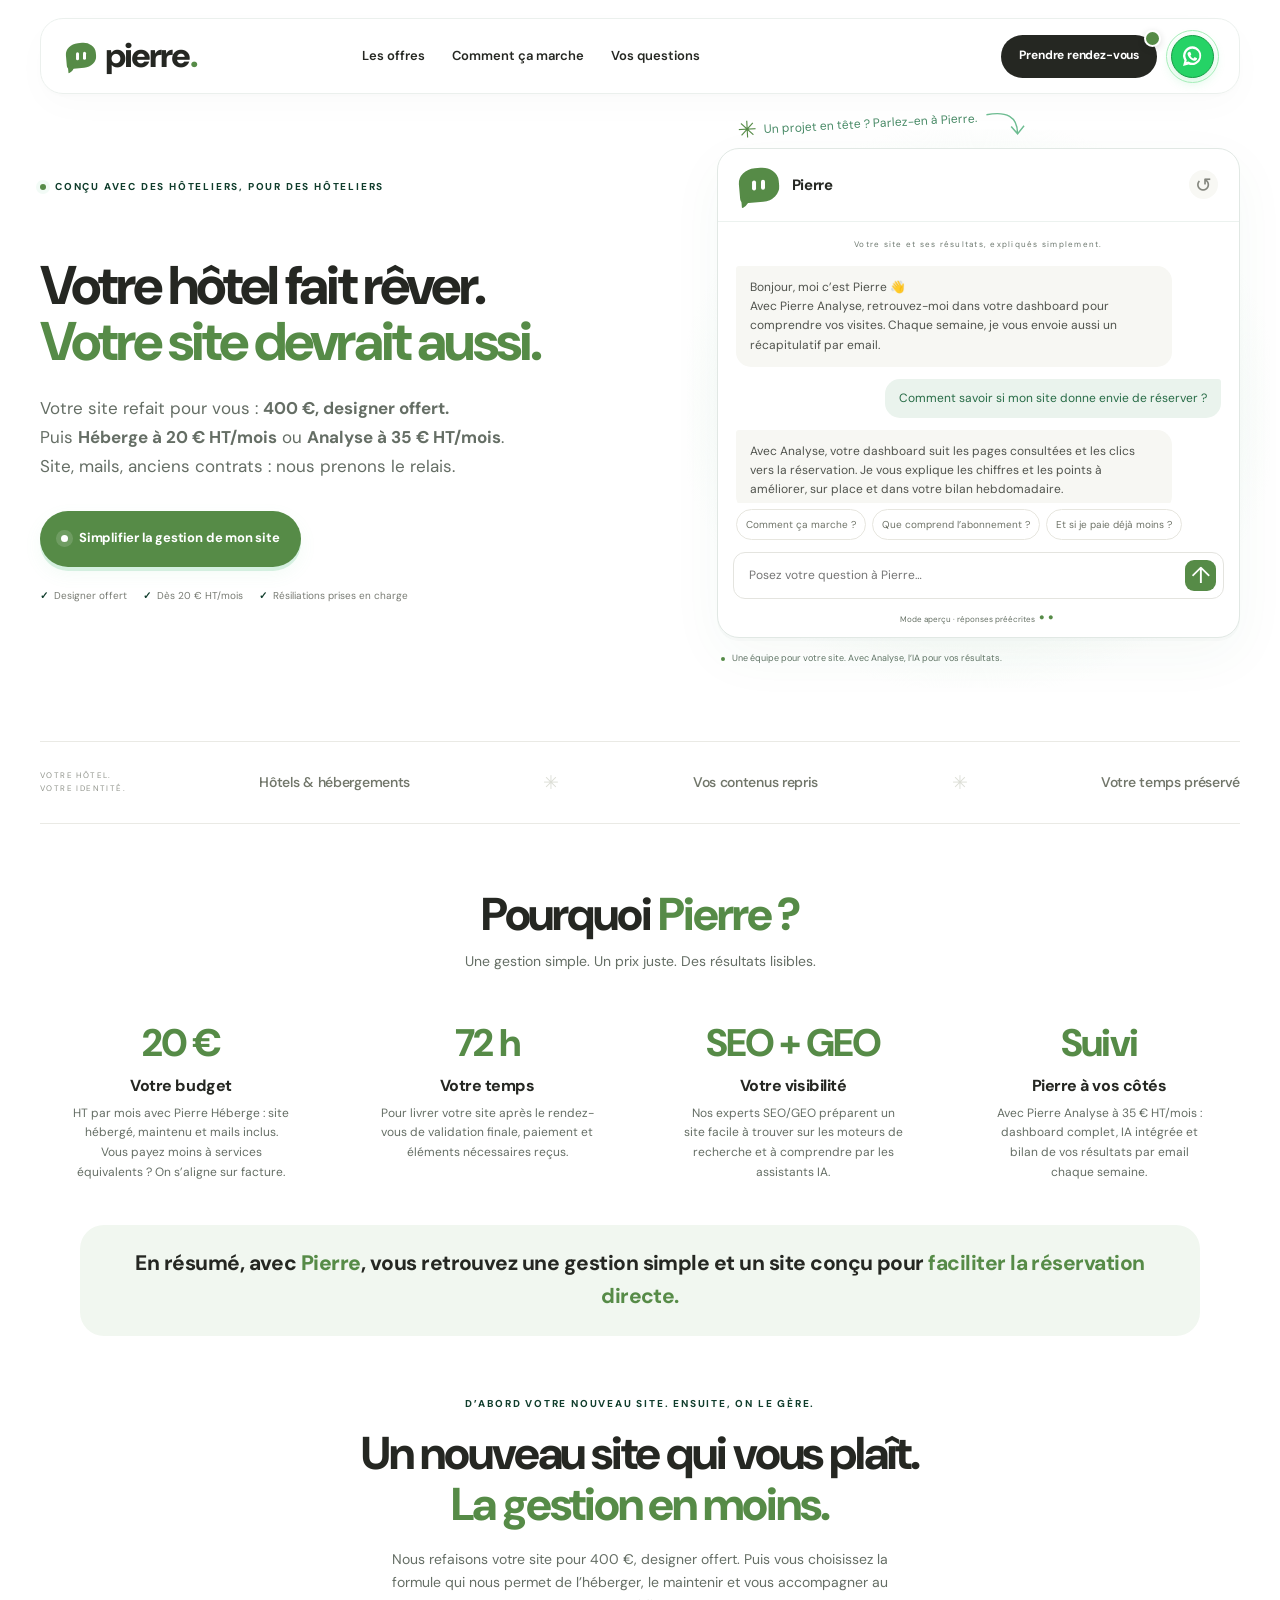
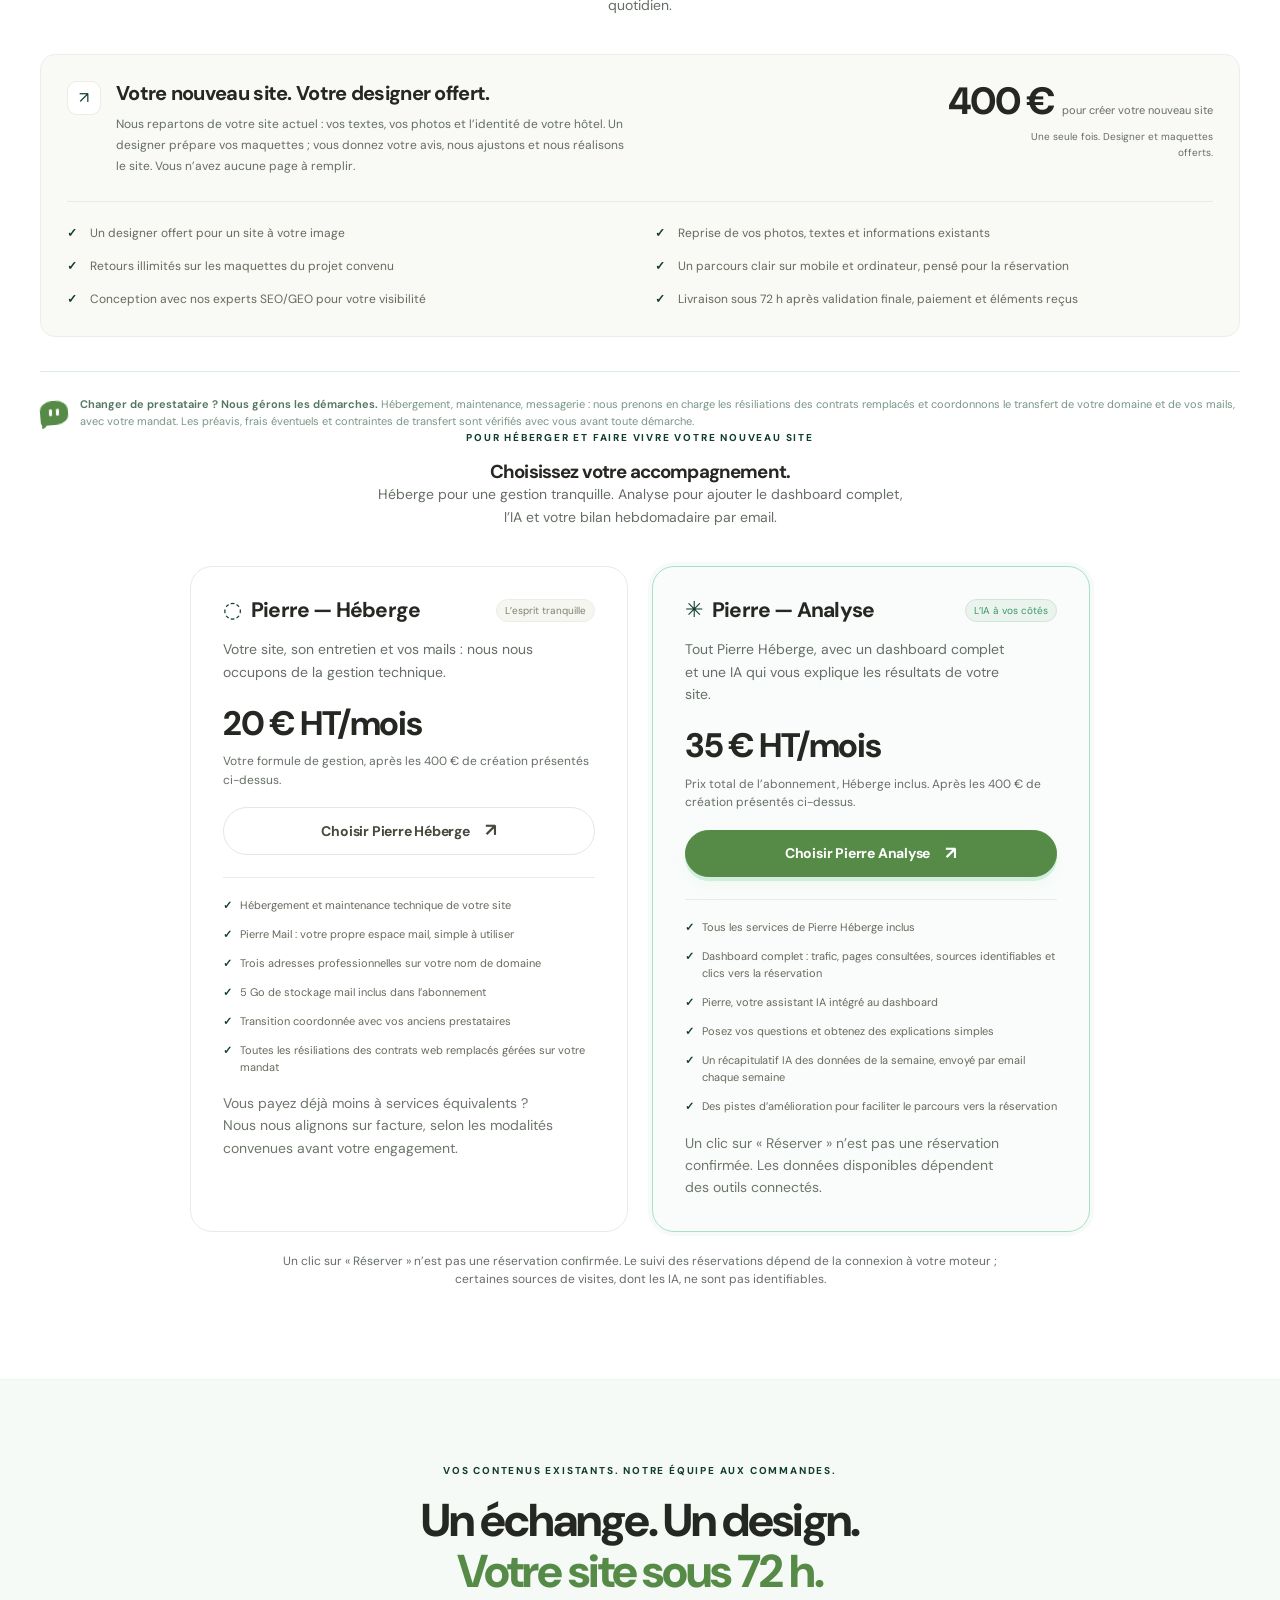
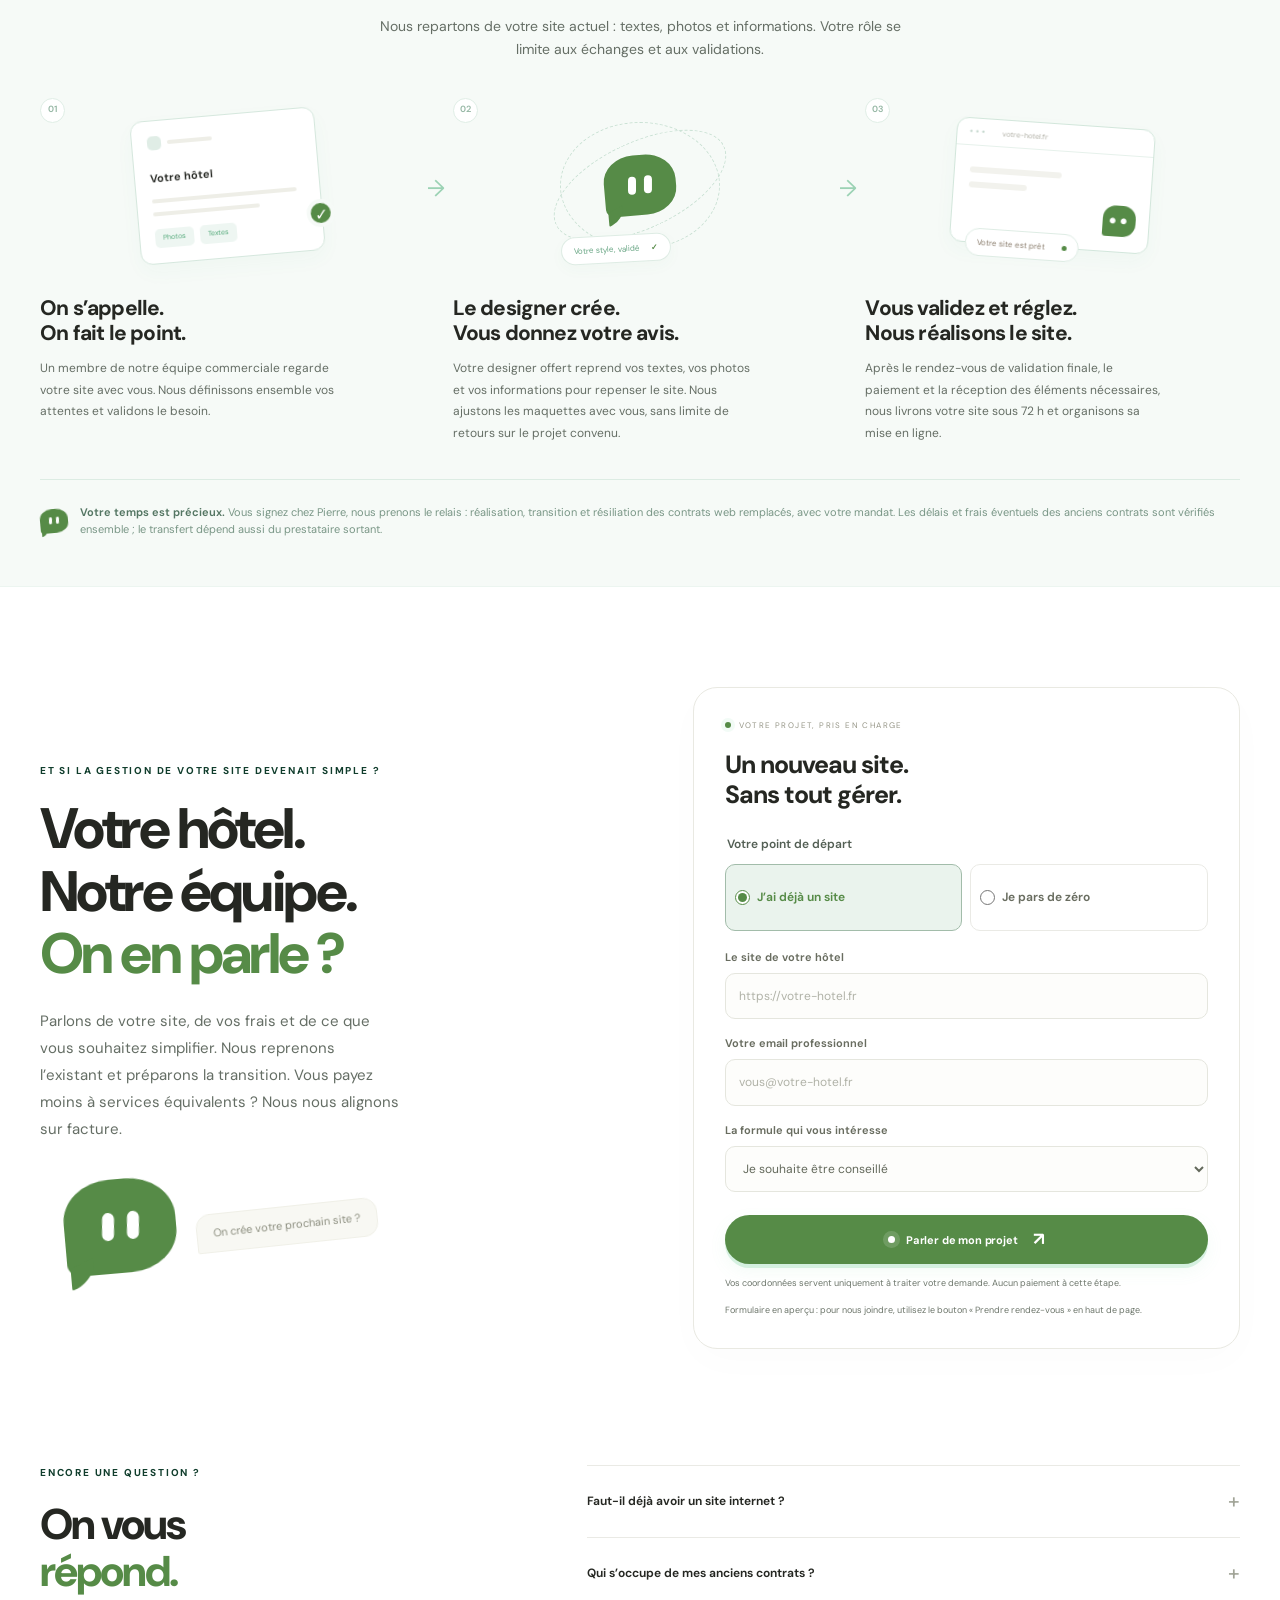
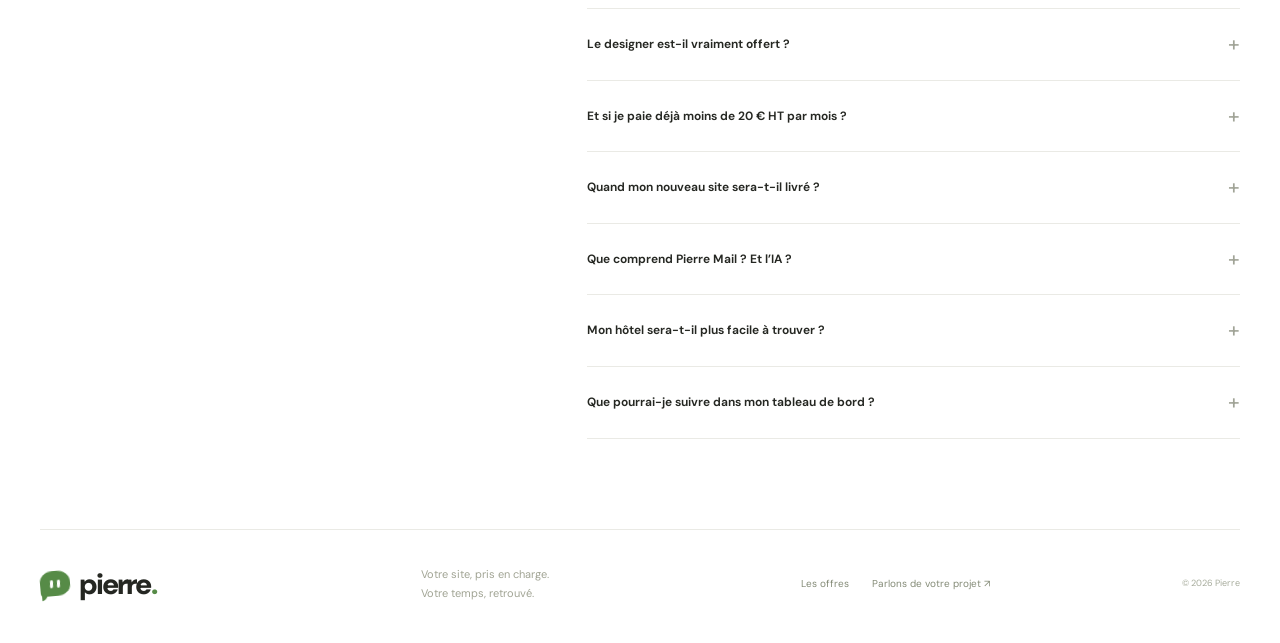
==== commit a83d8867: "Rename index-v6.html to index.html" ====
--- a/index.html
+++ b/index.html
@@ -12,7 +12,7 @@
 <link href="https://pierre-ai.fr/" rel="canonical"/>
 <meta content="website" property="og:type"/>
 <meta content="fr_FR" property="og:locale"/>
-<meta content="Votre hôtel mérite mieux. Votre temps aussi." property="og:title"/>
+<meta content="Votre hôtel fait rêver. Votre site devrait aussi." property="og:title"/>
 <meta content="Une équipe pour votre site, votre hébergement et vos mails. Designer offert, contenus repris et tableau de bord avec Pierre pour comprendre votre trafic." property="og:description"/>
 <meta content="https://pierre-ai.fr/" property="og:url"/>
 <meta content="https://pierre-ai.fr/og-image.svg" property="og:image"/>
@@ -63,10 +63,10 @@
 <section class="hero wrap" id="accueil">
 <div class="hero-copy">
 <p class="eyebrow"><span class="status-dot"></span> CONÇU AVEC DES HÔTELIERS, POUR DES HÔTELIERS</p>
-<h1><br/>Votre hôtel mérite mieux.<br/><span>Votre temps aussi.</span></h1>
-<p class="hero-description">Site, mails, prestataires : on reprend la main pour vous.<br/>Dès 20 € HT/mois, après 400 € de création. <br class="desktop-break"/> Avec Pierre Analyse à 35 € HT/mois, l’IA suit vos résultats.</p>
+<h1><br/>Votre hôtel fait rêver.<br/><span>Votre site devrait aussi.</span></h1>
+<p class="hero-description">Votre site refait pour vous : <strong>400 €, designer offert.</strong><br/>Puis <strong>Héberge à 20 € HT/mois</strong> ou <strong>Analyse à 35 € HT/mois</strong>. <br class="desktop-break"/> Site, mails, anciens contrats : nous prenons le relais.</p>
 <a class="button primary hero-cta" href="#demande"><span class="button-dot"></span>Simplifier la gestion de mon site</a>
-<div class="hero-facts"><span><b>✓</b> Designer offert</span><span><b>✓</b> Dès 20 € HT/mois</span><span><b>✓</b> Transition prise en charge</span></div>
+<div class="hero-facts"><span><b>✓</b> Designer offert</span><span><b>✓</b> Dès 20 € HT/mois</span><span><b>✓</b> Résiliations prises en charge</span></div>
 </div>
 <div class="hero-demo">
 <div class="demo-caption"><span aria-hidden="true" class="little-spark">✳</span> Un projet en tête ? Parlez-en à Pierre. <svg aria-hidden="true" viewbox="0 0 50 35"><path d="M2 5Q38 0 37 28M30 20l7 9 8-9"></path></svg></div>
@@ -118,21 +118,38 @@
   </div>
 </section>
 <section class="section offers wrap" id="offres">
-<div class="section-heading reveal"><p class="eyebrow">DEUX FORMULES. LA MÊME TRANQUILLITÉ.</p><h2>On gère votre site.<br/><span>L’IA éclaire vos résultats.</span></h2><p>Création du site : 400 €, designer offert, contenus repris et retours illimités sur les maquettes du projet convenu. Puis Héberge à 20 € HT/mois ou Analyse à 35 € HT/mois.</p></div>
+<div class="section-heading reveal"><p class="eyebrow">D’ABORD VOTRE NOUVEAU SITE. ENSUITE, ON LE GÈRE.</p><h2>Un nouveau site qui vous plaît.<br/><span>La gestion en moins.</span></h2><p>Nous refaisons votre site pour 400 €, designer offert. Puis vous choisissez la formule qui nous permet de l’héberger, le maintenir et vous accompagner au quotidien.</p></div>
+<div class="setup-strip setup-strip--detailed reveal">
+<div class="setup-strip__intro"><span aria-hidden="true" class="setup-icon">↗</span><div class="setup-strip__copy">
+<h3>Votre nouveau site. Votre designer offert.</h3>
+<p>Nous repartons de votre site actuel : vos textes, vos photos et l’identité de votre hôtel. Un designer prépare vos maquettes ; vous donnez votre avis, nous ajustons et nous réalisons le site. Vous n’avez aucune page à remplir.</p>
+</div></div>
+<div class="setup-strip__price"><p><strong>400 €</strong><span>pour créer votre nouveau site</span></p><span class="setup-strip__once">Une seule fois. Designer et maquettes offerts.</span></div>
+<ul class="setup-strip__services" role="list">
+<li><span aria-hidden="true" class="setup-strip__check">✓</span><span>Un designer offert pour un site à votre image</span></li>
+<li><span aria-hidden="true" class="setup-strip__check">✓</span><span>Reprise de vos photos, textes et informations existants</span></li>
+<li><span aria-hidden="true" class="setup-strip__check">✓</span><span>Retours illimités sur les maquettes du projet convenu</span></li>
+<li><span aria-hidden="true" class="setup-strip__check">✓</span><span>Un parcours clair sur mobile et ordinateur, pensé pour la réservation</span></li>
+<li><span aria-hidden="true" class="setup-strip__check">✓</span><span>Conception avec nos experts SEO/GEO pour votre visibilité</span></li>
+<li><span aria-hidden="true" class="setup-strip__check">✓</span><span>Livraison sous 72 h après validation finale, paiement et éléments reçus</span></li>
+</ul>
+</div>
+<div class="human-note reveal"><span aria-hidden="true" class="mascot tiny"><i></i><i></i></span><p><strong>Changer de prestataire ? Nous gérons les démarches.</strong> Hébergement, maintenance, messagerie : nous prenons en charge les résiliations des contrats remplacés et coordonnons le transfert de votre domaine et de vos mails, avec votre mandat. Les préavis, frais éventuels et contraintes de transfert sont vérifiés avec vous avant toute démarche.</p></div>
+<div class="section-heading reveal"><p class="eyebrow">POUR HÉBERGER ET FAIRE VIVRE VOTRE NOUVEAU SITE</p><h3>Choisissez votre accompagnement.</h3><p>Héberge pour une gestion tranquille. Analyse pour ajouter le dashboard complet, l’IA et votre bilan hebdomadaire par email.</p></div>
 <div class="pricing-grid pierre-pricing">
 <article class="price-card reveal">
 <div class="plan-top"><span aria-hidden="true" class="plan-symbol">◌</span><h3>Pierre — Héberge</h3><span class="plan-tag">L’esprit tranquille</span></div>
 <p>Votre site, son entretien et vos mails : nous nous occupons de la gestion technique.</p>
 <div class="price"><strong>20 € HT/mois</strong></div>
-<div class="season-detail">+ 400 € de création du site, une seule fois. Designer et maquettes offerts.</div>
+<div class="season-detail">Votre formule de gestion, après les 400 € de création présentés ci-dessus.</div>
 <a class="button plan-button" data-plan="heberge" href="#demande">Choisir Pierre Héberge <span aria-hidden="true">↗</span></a>
 <ul>
 <li>Hébergement et maintenance technique de votre site</li>
 <li>Pierre Mail : votre propre espace mail, simple à utiliser</li>
 <li>Trois adresses professionnelles sur votre nom de domaine</li>
 <li>5 Go de stockage mail inclus dans l’abonnement</li>
-<li>Une équipe pour vous accompagner dans la transition</li>
-<li>Démarches de résiliation des prestations remplacées, sur votre mandat</li>
+<li>Transition coordonnée avec vos anciens prestataires</li>
+<li>Toutes les résiliations des contrats web remplacés gérées sur votre mandat</li>
 </ul>
 <p class="form-note">Vous payez déjà moins à services équivalents ? Nous nous alignons sur facture, selon les modalités convenues avant votre engagement.</p>
 </article>
@@ -140,11 +157,11 @@
 <div class="plan-top"><span aria-hidden="true" class="plan-symbol">✳</span><h3>Pierre — Analyse</h3><span class="plan-tag">L’IA à vos côtés</span></div>
 <p>Tout Pierre Héberge, avec un dashboard complet et une IA qui vous explique les résultats de votre site.</p>
 <div class="price"><strong>35 € HT/mois</strong></div>
-<div class="season-detail">Prix total de la formule, Héberge inclus. + 400 € de création du site, une seule fois.</div>
+<div class="season-detail">Prix total de l’abonnement, Héberge inclus. Après les 400 € de création présentés ci-dessus.</div>
 <a class="button primary plan-button" data-plan="analyse" href="#demande">Choisir Pierre Analyse <span aria-hidden="true">↗</span></a>
 <ul>
 <li>Tous les services de Pierre Héberge inclus</li>
-<li>Dashboard complet pour suivre le trafic et les actions mesurées</li>
+<li>Dashboard complet : trafic, pages consultées, sources identifiables et clics vers la réservation</li>
 <li>Pierre, votre assistant IA intégré au dashboard</li>
 <li>Posez vos questions et obtenez des explications simples</li>
 <li>Un récapitulatif IA des données de la semaine, envoyé par email chaque semaine</li>
@@ -153,7 +170,7 @@
 <p class="form-note">Un clic sur « Réserver » n’est pas une réservation confirmée. Les données disponibles dépendent des outils connectés.</p>
 </article>
 </div>
-<div class="setup-strip setup-strip--detailed reveal"><div class="setup-strip__intro"><span aria-hidden="true" class="setup-icon">↗</span><div class="setup-strip__copy"><h3>Vos visiteurs partent sans réserver ? Demandez à Pierre.</h3><p>Avec Pierre Analyse, votre dashboard complet intègre Pierre, votre assistant IA. Posez vos questions sur le trafic et le parcours des visiteurs. Chaque semaine, retrouvez aussi un bilan clair des données de la semaine directement dans votre boîte mail.</p></div></div><div class="setup-strip__price"><p><strong>Chaque semaine</strong><span>votre bilan IA par email</span></p><span class="setup-strip__once">Inclus dans Pierre Analyse à 35 € HT/mois.</span></div><ul class="setup-strip__services" role="list"><li><span aria-hidden="true" class="setup-strip__check">✓</span><span>Fréquentation de votre site et évolution des visites</span></li><li><span aria-hidden="true" class="setup-strip__check">✓</span><span>Origine des visites, lorsqu’elle est identifiable</span></li><li><span aria-hidden="true" class="setup-strip__check">✓</span><span>Pages et chambres les plus consultées</span></li><li><span aria-hidden="true" class="setup-strip__check">✓</span><span>Clics vers la réservation et prises de contact mesurées</span></li><li><span aria-hidden="true" class="setup-strip__check">✓</span><span>Posez vos questions à Pierre, l’IA intégrée au dashboard</span></li><li><span aria-hidden="true" class="setup-strip__check">✓</span><span>Votre récapitulatif hebdomadaire rédigé par l’IA, directement par email</span></li></ul></div><p class="launch-note">Un clic sur « Réserver » n’est pas une réservation confirmée. Le suivi des réservations dépend de la connexion à votre moteur ; certaines sources de visites, dont les IA, ne sont pas identifiables.</p></section>
+<p class="launch-note">Un clic sur « Réserver » n’est pas une réservation confirmée. Le suivi des réservations dépend de la connexion à votre moteur ; certaines sources de visites, dont les IA, ne sont pas identifiables.</p></section>
 <section class="method-section" id="methode"><div class="wrap">
 <div class="section-heading reveal"><p class="eyebrow">VOS CONTENUS EXISTANTS. NOTRE ÉQUIPE AUX COMMANDES.</p><h2>Un échange. Un design.<br/><span>Votre site sous 72 h.</span></h2><p>Nous repartons de votre site actuel : textes, photos et informations. Votre rôle se limite aux échanges et aux validations.</p></div>
 <div class="process">
@@ -161,11 +178,11 @@
 <article class="process-step reveal"><div class="step-art"><span class="step-label">02</span><div class="training-art"><span class="orbit-one"></span><span class="orbit-two"></span><span aria-hidden="true" class="mascot large"><i></i><i></i></span><span class="training-chip">Votre style, validé <b>✓</b></span></div></div><h3>Le designer crée.<br/>Vous donnez votre avis.</h3><p>Votre designer offert reprend vos textes, vos photos et vos informations pour repenser le site. Nous ajustons les maquettes avec vous, sans limite de retours sur le projet convenu.</p></article>
 <article class="process-step reveal"><div class="step-art"><span class="step-label">03</span><div class="site-art"><div class="site-bar">••• <span>votre-hotel.fr</span></div><div class="site-lines"><i></i><i></i></div><span class="site-bubble"><span class="mini-eyes">••</span></span><span class="site-online">Votre site est prêt <i></i></span></div></div><h3>Vous validez et réglez.<br/>Nous réalisons le site.</h3><p>Après le rendez-vous de validation finale, le paiement et la réception des éléments nécessaires, nous livrons votre site sous 72 h et organisons sa mise en ligne.</p></article>
 </div>
-<div class="human-note reveal"><span aria-hidden="true" class="mascot tiny"><i></i><i></i></span><p><strong>Votre temps est précieux.</strong> Nous gérons la réalisation, la transition et les démarches de résiliation autorisées. Le raccordement du domaine dépend aussi du prestataire sortant : notre équipe vous accompagne.</p></div>
+<div class="human-note reveal"><span aria-hidden="true" class="mascot tiny"><i></i><i></i></span><p><strong>Votre temps est précieux.</strong> Vous signez chez Pierre, nous prenons le relais : réalisation, transition et résiliation des contrats web remplacés, avec votre mandat. Les délais et frais éventuels des anciens contrats sont vérifiés ensemble ; le transfert dépend aussi du prestataire sortant.</p></div>
 </div></section>
 <section class="request-section wrap" id="demande"><div class="request-copy reveal"><p class="eyebrow">ET SI LA GESTION DE VOTRE SITE DEVENAIT SIMPLE ?</p><h2>Votre hôtel.<br/>Notre équipe.<br/><span>On en parle ?</span></h2><p>Parlons de votre site, de vos frais et de ce que vous souhaitez simplifier. Nous reprenons l’existant et préparons la transition. Vous payez moins à services équivalents ? Nous nous alignons sur facture.</p><div class="request-mascot"><span aria-hidden="true" class="mascot giant"><i></i><i></i></span><span class="speech-note">On crée votre prochain site ?</span></div></div>
 <div class="request-card reveal"><div class="form-heading"><span class="status-dot"></span> VOTRE PROJET, PRIS EN CHARGE</div><h3>Un nouveau site.<br/>Sans tout gérer.</h3><form id="request-form"><fieldset class="project-origin"><legend>Votre point de départ</legend><div class="origin-options"><label><input checked="" name="origin" type="radio" value="existing"/> J’ai déjà un site</label><label><input name="origin" type="radio" value="new"/> Je pars de zéro</label></div></fieldset><div id="website-field"><label for="site-url">Le site de votre hôtel</label><input id="site-url" maxlength="500" name="website" placeholder="https://votre-hotel.fr" required="" type="url"/></div><p class="new-project-note" hidden="" id="new-project-note">Nous ferons le point ensemble sur vos contenus et les informations nécessaires à la création de votre site.</p><label for="contact-email">Votre email professionnel</label><input id="contact-email" maxlength="254" name="email" placeholder="vous@votre-hotel.fr" required="" type="email"/><label for="plan-choice">La formule qui vous intéresse</label><select id="plan-choice" name="plan"><option value="indecis">Je souhaite être conseillé</option><option value="heberge">Pierre Héberge — 20 € HT/mois</option><option value="analyse">Pierre Analyse — 35 € HT/mois, Héberge inclus</option></select><div aria-hidden="true" class="honeypot"><label for="company-fax">Fax</label><input autocomplete="off" id="company-fax" name="fax" tabindex="-1"/></div><button class="button primary request-submit" type="submit"><span class="button-dot"></span>Parler de mon projet <span aria-hidden="true">↗</span></button><p class="form-note">Vos coordonnées servent uniquement à traiter votre demande. Aucun paiement à cette étape.</p><p class="form-note" id="demo-mode">Formulaire en aperçu : pour nous joindre, utilisez le bouton « Prendre rendez-vous » en haut de page.</p><p aria-live="polite" class="form-status" id="form-status" role="status"></p></form></div></section>
-<section class="faq-section wrap" id="faq"><div class="reveal"><p class="eyebrow">ENCORE UNE QUESTION ?</p><h2>On vous<br/><span>répond.</span></h2></div><div class="faq-list reveal"><details><summary>Faut-il déjà avoir un site internet ? <span>+</span></summary><p>Nous pouvons refaire votre site existant ou créer celui de votre hôtel. Si vous avez déjà un site, nous reprenons les textes, les photos et les informations utiles que vous êtes autorisé à utiliser. Vous n’avez pas à tout préparer à nouveau.</p></details><details><summary>Le designer est-il vraiment offert ? <span>+</span></summary><p>Oui. Pour la refonte à 400 €, nous vous offrons l’accompagnement du designer et la préparation des maquettes. Il s’appuie sur votre site actuel. Les allers-retours sur les maquettes du projet convenu sont illimités avant leur validation finale.</p></details><details><summary>Et si je paie déjà moins de 20 € HT par mois ? <span>+</span></summary><p>Présentez-nous votre facture actuelle : si vous payez moins à services équivalents, nous nous alignons sur ce tarif. Les prestations comparées et les modalités d’alignement sont précisées avant votre engagement.</p></details><details><summary>Quand mon nouveau site sera-t-il livré ? <span>+</span></summary><p>Sous 72 heures après le rendez-vous de validation finale, une fois les maquettes validées, le paiement effectué et les éléments nécessaires reçus. La bascule du nom de domaine peut nécessiter un délai supplémentaire selon votre prestataire actuel.</p></details><details><summary>Que comprend Pierre Mail ? Et l’IA ? <span>+</span></summary><p>Votre propre espace mail, simple à utiliser, trois adresses professionnelles liées à votre domaine et 5 Go de stockage mail inclus. Des fonctions IA sont prévues pour faciliter la gestion de vos messages ; elles ne sont pas encore disponibles et aucune date n’est annoncée. Nous coordonnons aussi les résiliations des prestations remplacées, avec votre autorisation et selon vos contrats.</p></details><details><summary>Mon hôtel sera-t-il plus facile à trouver ? <span>+</span></summary><p>Nos sites sont conçus avec des experts SEO/GEO pour présenter clairement votre hôtel aux moteurs de recherche et aux assistants IA. Le designer prépare un parcours fluide pour vos visiteurs. Nous ne garantissons ni position sur Google, ni recommandation par une IA, ni volume de réservations.</p></details><details><summary>Que pourrai-je suivre dans mon tableau de bord ? <span>+</span></summary><p>Le dashboard complet et Pierre, l’assistant IA intégré, font partie de Pierre Analyse à 35 € HT/mois, qui inclut tous les services de Pierre Héberge. Suivez vos visites, les pages consultées, les sources identifiables et les clics vers la réservation. Posez vos questions à Pierre et recevez chaque semaine, directement dans votre boîte mail, un récapitulatif IA des données de la semaine et des pistes d’amélioration. Les réservations confirmées et leur taux de conversion ne sont mesurables que si le moteur transmet ces données. Certaines sources, notamment les IA, peuvent ne pas être identifiables.</p></details></div></section>
+<section class="faq-section wrap" id="faq"><div class="reveal"><p class="eyebrow">ENCORE UNE QUESTION ?</p><h2>On vous<br/><span>répond.</span></h2></div><div class="faq-list reveal"><details><summary>Faut-il déjà avoir un site internet ? <span>+</span></summary><p>Nous pouvons refaire votre site existant ou créer celui de votre hôtel. Si vous avez déjà un site, nous reprenons les textes, les photos et les informations utiles que vous êtes autorisé à utiliser. Vous n’avez pas à tout préparer à nouveau.</p></details><details><summary>Qui s’occupe de mes anciens contrats ? <span>+</span></summary><p>Notre équipe prend en charge toutes les démarches de résiliation des contrats web remplacés par votre offre Pierre : hébergement, maintenance et messagerie. Avec votre mandat, nous coordonnons aussi la transition du domaine et des mails. Nous vérifions ensemble les contrats concernés, les préavis et les frais éventuels avant d’agir. Leur prise en charge administrative ne signifie pas que Pierre règle les sommes restant dues à vos anciens fournisseurs.</p></details><details><summary>Le designer est-il vraiment offert ? <span>+</span></summary><p>Oui. Pour la refonte à 400 €, nous vous offrons l’accompagnement du designer et la préparation des maquettes. Il s’appuie sur votre site actuel. Les allers-retours sur les maquettes du projet convenu sont illimités avant leur validation finale.</p></details><details><summary>Et si je paie déjà moins de 20 € HT par mois ? <span>+</span></summary><p>Présentez-nous votre facture actuelle : si vous payez moins à services équivalents, nous nous alignons sur ce tarif. Les prestations comparées et les modalités d’alignement sont précisées avant votre engagement.</p></details><details><summary>Quand mon nouveau site sera-t-il livré ? <span>+</span></summary><p>Sous 72 heures après le rendez-vous de validation finale, une fois les maquettes validées, le paiement effectué et les éléments nécessaires reçus. La bascule du nom de domaine peut nécessiter un délai supplémentaire selon votre prestataire actuel.</p></details><details><summary>Que comprend Pierre Mail ? Et l’IA ? <span>+</span></summary><p>Votre propre espace mail, simple à utiliser, trois adresses professionnelles liées à votre domaine et 5 Go de stockage mail inclus. Des fonctions IA sont prévues pour faciliter la gestion de vos messages ; elles ne sont pas encore disponibles et aucune date n’est annoncée. Nous coordonnons aussi les résiliations des prestations remplacées, avec votre autorisation et selon vos contrats.</p></details><details><summary>Mon hôtel sera-t-il plus facile à trouver ? <span>+</span></summary><p>Nos sites sont conçus avec des experts SEO/GEO pour présenter clairement votre hôtel aux moteurs de recherche et aux assistants IA. Le designer prépare un parcours fluide pour vos visiteurs. Nous ne garantissons ni position sur Google, ni recommandation par une IA, ni volume de réservations.</p></details><details><summary>Que pourrai-je suivre dans mon tableau de bord ? <span>+</span></summary><p>Le dashboard complet et Pierre, l’assistant IA intégré, font partie de Pierre Analyse à 35 € HT/mois, qui inclut tous les services de Pierre Héberge. Suivez vos visites, les pages consultées, les sources identifiables et les clics vers la réservation. Posez vos questions à Pierre et recevez chaque semaine, directement dans votre boîte mail, un récapitulatif IA des données de la semaine et des pistes d’amélioration. Les réservations confirmées et leur taux de conversion ne sont mesurables que si le moteur transmet ces données. Certaines sources, notamment les IA, peuvent ne pas être identifiables.</p></details></div></section>
 </main>
 <footer class="footer wrap"><a aria-label="Pierre, accueil" class="logo" href="#accueil"><span aria-hidden="true" class="mascot small"><i></i><i></i></span>pierre<span class="logo-dot">.</span></a><p>Votre site, pris en charge.<br/>Votre temps, retrouvé.</p><div><a href="#offres">Les offres</a><a href="#demande">Parlons de votre projet ↗</a></div><small>© 2026 Pierre</small></footer>
 
